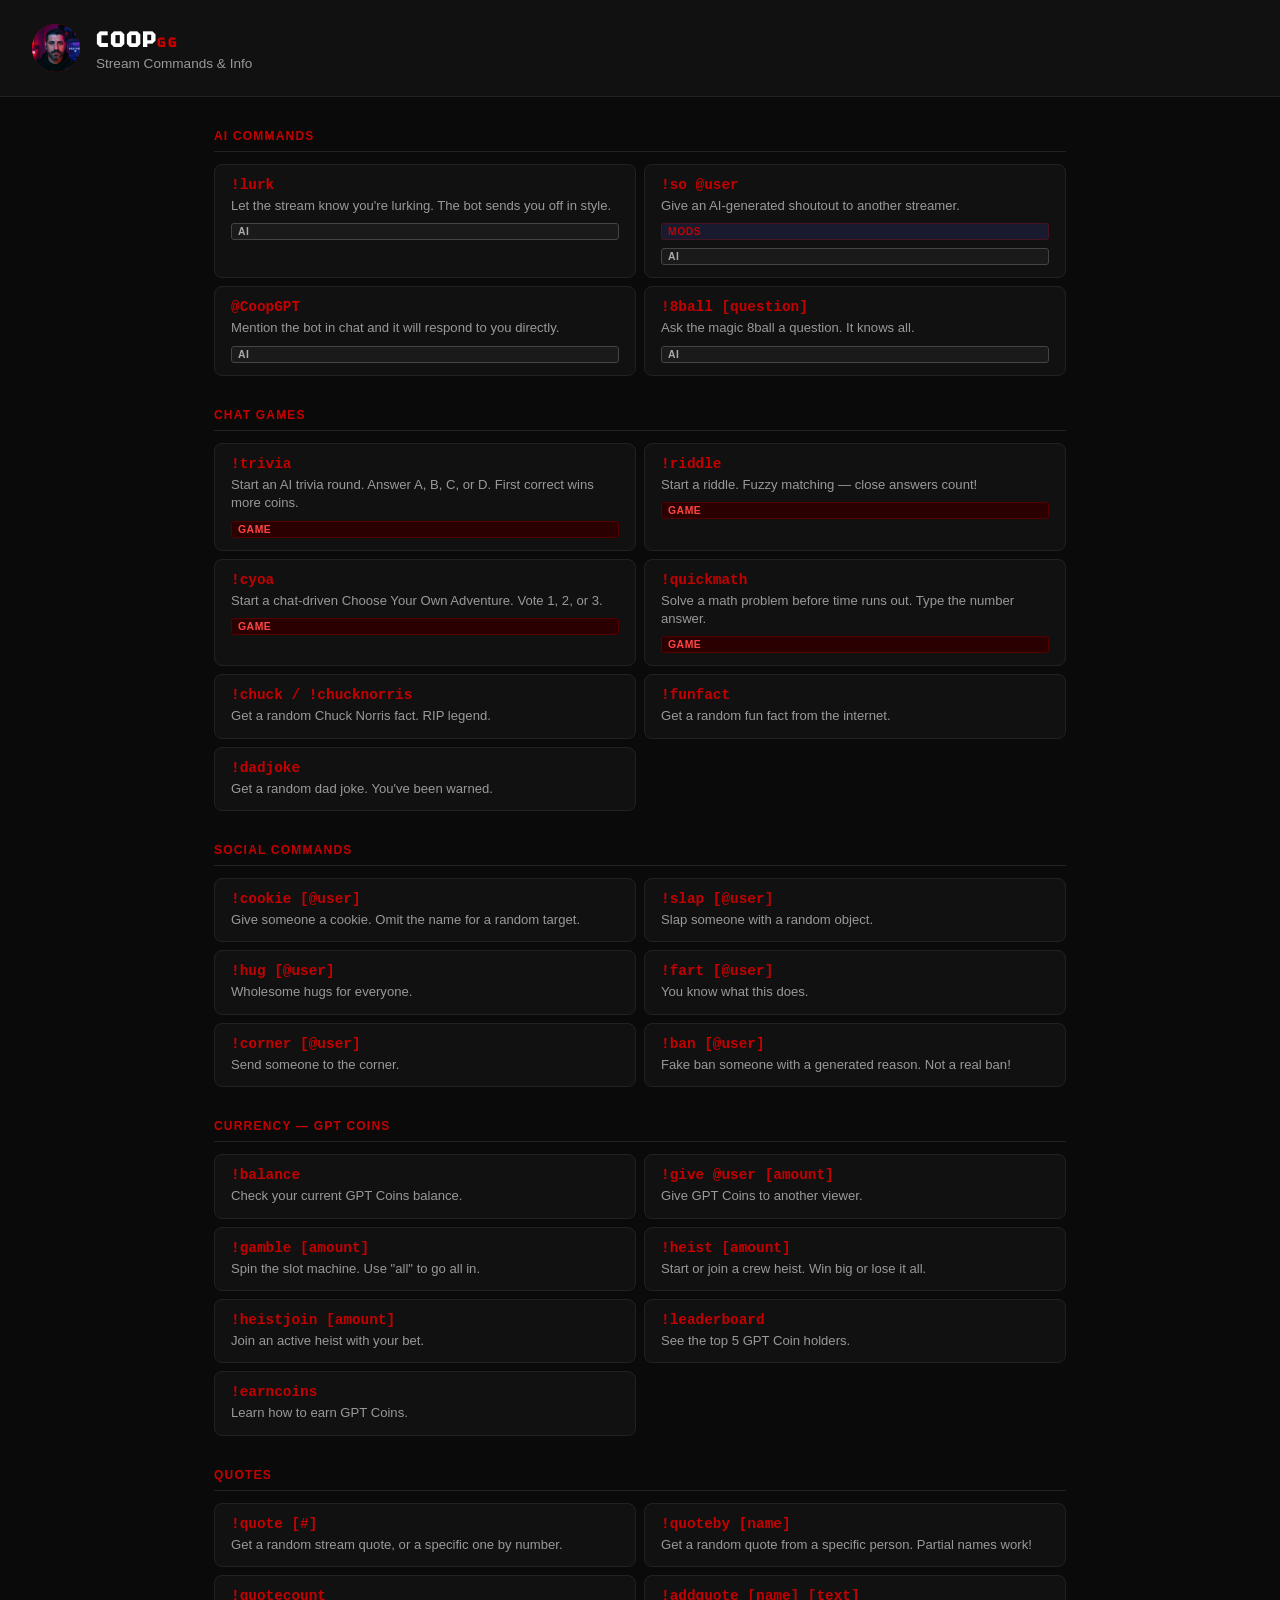
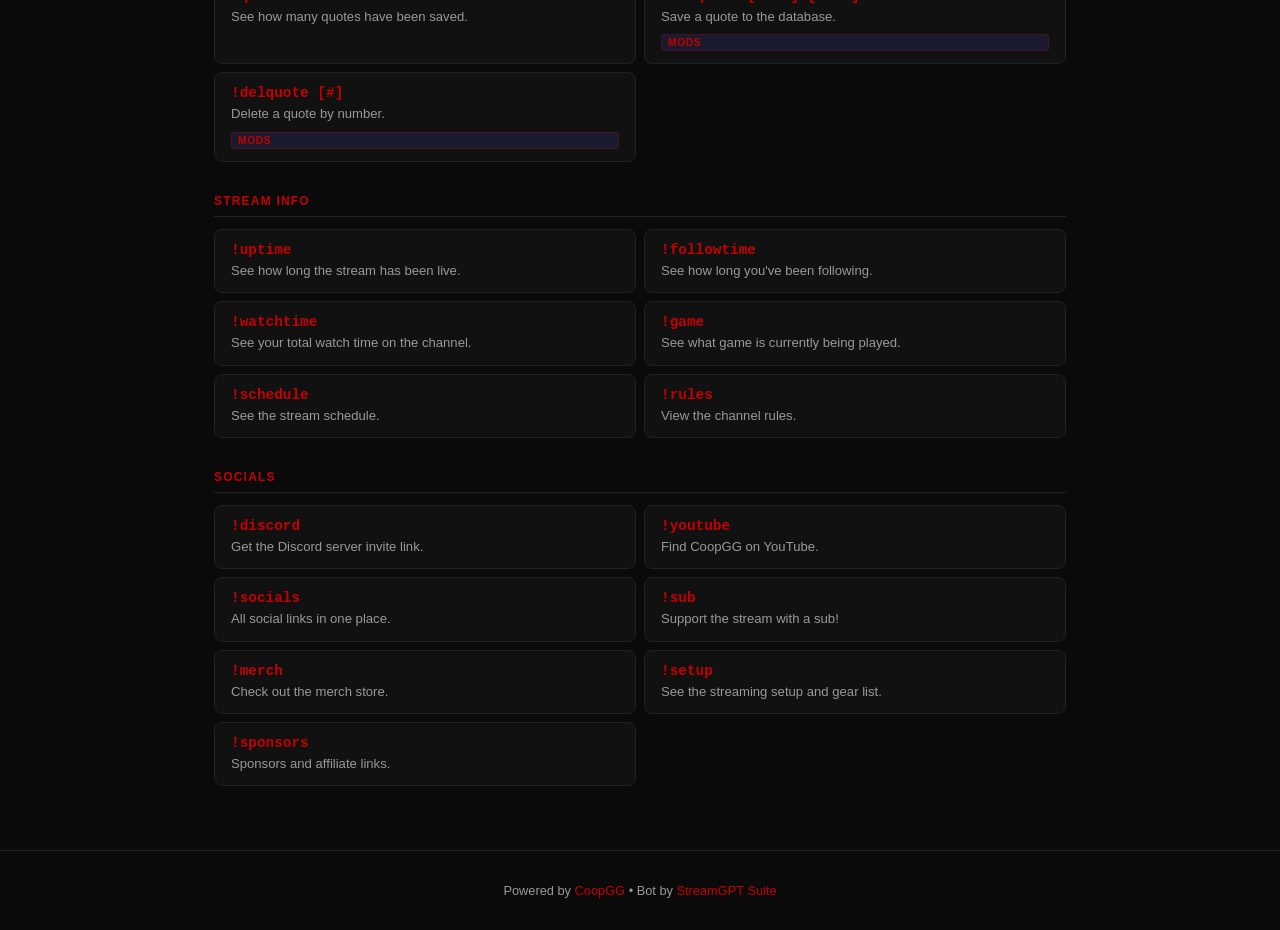
==== commands.html @ 55a7a3eb "Update commands.html" ====
<!DOCTYPE html>
<html lang="en">
<head>
<meta charset="UTF-8">
<meta name="viewport" content="width=device-width, initial-scale=1.0">
<title>CoopGG — Stream Commands</title>
<style>
  @import url('https://fonts.googleapis.com/css2?family=Tektur:wght@700;800;900&display=swap');
  * { box-sizing: border-box; margin: 0; padding: 0; }
  body { font-family: -apple-system, BlinkMacSystemFont, 'Segoe UI', sans-serif; background: #0a0a0a; color: #ffffff; min-height: 100vh; }
  header { background: #111111; border-bottom: 1px solid #222222; padding: 1.5rem 2rem; display: flex; align-items: center; gap: 1rem; }
  header img { width: 48px; height: 48px; border-radius: 50%; background: #C50000; }
  header h1 { font-size: 1.4rem; font-weight: 800; font-family: 'Tektur', sans-serif; text-transform: uppercase; letter-spacing: 0.05em; color: #ffffff; }
  header span { font-size: 0.85rem; color: #999999; }
  .live-badge { background: #eb0400; color: #fff; font-size: 0.7rem; font-weight: 700; padding: 2px 8px; border-radius: 3px; letter-spacing: 0.05em; }
  main { max-width: 900px; margin: 0 auto; padding: 2rem 1.5rem; }
  .section-title { font-size: 0.75rem; font-weight: 700; text-transform: uppercase; letter-spacing: 0.1em; color: #C50000; margin: 2rem 0 0.75rem; padding-bottom: 0.5rem; border-bottom: 1px solid #222222; }
  .section-title:first-child { margin-top: 0; }
  .cmd-grid { display: grid; grid-template-columns: repeat(auto-fill, minmax(280px, 1fr)); gap: 0.5rem; }
  .cmd { background: #111111; border: 1px solid #222222; border-radius: 8px; padding: 0.75rem 1rem; display: flex; flex-direction: column; gap: 0.25rem; }
  .cmd:hover { border-color: #C5000044; }
  .cmd-name { font-family: 'Courier New', monospace; font-size: 0.9rem; font-weight: 600; color: #C50000; }
  .cmd-desc { font-size: 0.82rem; color: #999999; line-height: 1.4; }
  .cmd-tag { display: inline-block; font-size: 0.65rem; font-weight: 700; padding: 2px 6px; border-radius: 3px; margin-top: 0.25rem; text-transform: uppercase; letter-spacing: 0.05em; }
  .tag-mod { background: #1a1a2e; color: #C50000; border: 1px solid #C5000044; }
  .tag-ai { background: #1a1a1a; color: #aaaaaa; border: 1px solid #444444; }
  .tag-game { background: #2a0000; color: #ff4444; border: 1px solid #C5000044; }
  footer { text-align: center; padding: 2rem; color: #999999; font-size: 0.8rem; border-top: 1px solid #222222; margin-top: 2rem; }
  footer a { color: #C50000; text-decoration: none; }
</style>
</head>
<body>
<header>
  <img src="https://coopgg.github.io/avatar.png" style="width:48px;height:48px;border-radius:50%;object-fit:cover;object-position:center top;">
  <div>
    <h1>COOP<span style="color:#C50000;">GG</span></h1>
    <span>Stream Commands &amp; Info</span>
  </div>
</header>
<main>

  <div class="section-title">AI Commands</div>
  <div class="cmd-grid">
    <div class="cmd"><span class="cmd-name">!lurk</span><span class="cmd-desc">Let the stream know you're lurking. The bot sends you off in style.</span><span class="cmd-tag tag-ai">AI</span></div>
    <div class="cmd"><span class="cmd-name">!so @user</span><span class="cmd-desc">Give an AI-generated shoutout to another streamer.</span><span class="cmd-tag tag-mod">Mods</span><span class="cmd-tag tag-ai">AI</span></div>
    <div class="cmd"><span class="cmd-name">@CoopGPT</span><span class="cmd-desc">Mention the bot in chat and it will respond to you directly.</span><span class="cmd-tag tag-ai">AI</span></div>
    <div class="cmd"><span class="cmd-name">!8ball [question]</span><span class="cmd-desc">Ask the magic 8ball a question. It knows all.</span><span class="cmd-tag tag-ai">AI</span></div>
  </div>

  <div class="section-title">Chat Games</div>
  <div class="cmd-grid">
    <div class="cmd"><span class="cmd-name">!trivia</span><span class="cmd-desc">Start an AI trivia round. Answer A, B, C, or D. First correct wins more coins.</span><span class="cmd-tag tag-game">Game</span></div>
    <div class="cmd"><span class="cmd-name">!riddle</span><span class="cmd-desc">Start a riddle. Fuzzy matching — close answers count!</span><span class="cmd-tag tag-game">Game</span></div>
    <div class="cmd"><span class="cmd-name">!cyoa</span><span class="cmd-desc">Start a chat-driven Choose Your Own Adventure. Vote 1, 2, or 3.</span><span class="cmd-tag tag-game">Game</span></div>
    <div class="cmd"><span class="cmd-name">!quickmath</span><span class="cmd-desc">Solve a math problem before time runs out. Type the number answer.</span><span class="cmd-tag tag-game">Game</span></div>
    <div class="cmd"><span class="cmd-name">!chuck / !chucknorris</span><span class="cmd-desc">Get a random Chuck Norris fact. RIP legend.</span></div>
    <div class="cmd"><span class="cmd-name">!funfact</span><span class="cmd-desc">Get a random fun fact from the internet.</span></div>
    <div class="cmd"><span class="cmd-name">!dadjoke</span><span class="cmd-desc">Get a random dad joke. You've been warned.</span></div>
  </div>

  <div class="section-title">Social Commands</div>
  <div class="cmd-grid">
    <div class="cmd"><span class="cmd-name">!cookie [@user]</span><span class="cmd-desc">Give someone a cookie. Omit the name for a random target.</span></div>
    <div class="cmd"><span class="cmd-name">!slap [@user]</span><span class="cmd-desc">Slap someone with a random object.</span></div>
    <div class="cmd"><span class="cmd-name">!hug [@user]</span><span class="cmd-desc">Wholesome hugs for everyone.</span></div>
    <div class="cmd"><span class="cmd-name">!fart [@user]</span><span class="cmd-desc">You know what this does.</span></div>
    <div class="cmd"><span class="cmd-name">!corner [@user]</span><span class="cmd-desc">Send someone to the corner.</span></div>
    <div class="cmd"><span class="cmd-name">!ban [@user]</span><span class="cmd-desc">Fake ban someone with a generated reason. Not a real ban!</span></div>
  </div>

  <div class="section-title">Currency — GPT Coins</div>
  <div class="cmd-grid">
    <div class="cmd"><span class="cmd-name">!balance</span><span class="cmd-desc">Check your current GPT Coins balance.</span></div>
    <div class="cmd"><span class="cmd-name">!give @user [amount]</span><span class="cmd-desc">Give GPT Coins to another viewer.</span></div>
    <div class="cmd"><span class="cmd-name">!gamble [amount]</span><span class="cmd-desc">Spin the slot machine. Use "all" to go all in.</span></div>
    <div class="cmd"><span class="cmd-name">!heist [amount]</span><span class="cmd-desc">Start or join a crew heist. Win big or lose it all.</span></div>
    <div class="cmd"><span class="cmd-name">!heistjoin [amount]</span><span class="cmd-desc">Join an active heist with your bet.</span></div>
    <div class="cmd"><span class="cmd-name">!leaderboard</span><span class="cmd-desc">See the top 5 GPT Coin holders.</span></div>
    <div class="cmd"><span class="cmd-name">!earncoins</span><span class="cmd-desc">Learn how to earn GPT Coins.</span></div>
  </div>

  <div class="section-title">Quotes</div>
  <div class="cmd-grid">
    <div class="cmd"><span class="cmd-name">!quote [#]</span><span class="cmd-desc">Get a random stream quote, or a specific one by number.</span></div>
    <div class="cmd"><span class="cmd-name">!quoteby [name]</span><span class="cmd-desc">Get a random quote from a specific person. Partial names work!</span></div>
    <div class="cmd"><span class="cmd-name">!quotecount</span><span class="cmd-desc">See how many quotes have been saved.</span></div>
    <div class="cmd"><span class="cmd-name">!addquote [name] [text]</span><span class="cmd-desc">Save a quote to the database.</span><span class="cmd-tag tag-mod">Mods</span></div>
    <div class="cmd"><span class="cmd-name">!delquote [#]</span><span class="cmd-desc">Delete a quote by number.</span><span class="cmd-tag tag-mod">Mods</span></div>
  </div>

  <div class="section-title">Stream Info</div>
  <div class="cmd-grid">
    <div class="cmd"><span class="cmd-name">!uptime</span><span class="cmd-desc">See how long the stream has been live.</span></div>
    <div class="cmd"><span class="cmd-name">!followtime</span><span class="cmd-desc">See how long you've been following.</span></div>
    <div class="cmd"><span class="cmd-name">!watchtime</span><span class="cmd-desc">See your total watch time on the channel.</span></div>
    <div class="cmd"><span class="cmd-name">!game</span><span class="cmd-desc">See what game is currently being played.</span></div>
    <div class="cmd"><span class="cmd-name">!schedule</span><span class="cmd-desc">See the stream schedule.</span></div>
    <div class="cmd"><span class="cmd-name">!rules</span><span class="cmd-desc">View the channel rules.</span></div>
  </div>

  <div class="section-title">Socials</div>
  <div class="cmd-grid">
    <div class="cmd"><span class="cmd-name">!discord</span><span class="cmd-desc">Get the Discord server invite link.</span></div>
    <div class="cmd"><span class="cmd-name">!youtube</span><span class="cmd-desc">Find CoopGG on YouTube.</span></div>
    <div class="cmd"><span class="cmd-name">!socials</span><span class="cmd-desc">All social links in one place.</span></div>
    <div class="cmd"><span class="cmd-name">!sub</span><span class="cmd-desc">Support the stream with a sub!</span></div>
    <div class="cmd"><span class="cmd-name">!merch</span><span class="cmd-desc">Check out the merch store.</span></div>
    <div class="cmd"><span class="cmd-name">!setup</span><span class="cmd-desc">See the streaming setup and gear list.</span></div>
    <div class="cmd"><span class="cmd-name">!sponsors</span><span class="cmd-desc">Sponsors and affiliate links.</span></div>
  </div>

</main>
<footer>
  <p>Powered by <a href="https://twitch.tv/cCoopGG" target="_blank">CoopGG</a> &bull; Bot by <a href="#" target="_blank">StreamGPT Suite</a></p>
</footer>
</body>
</html>
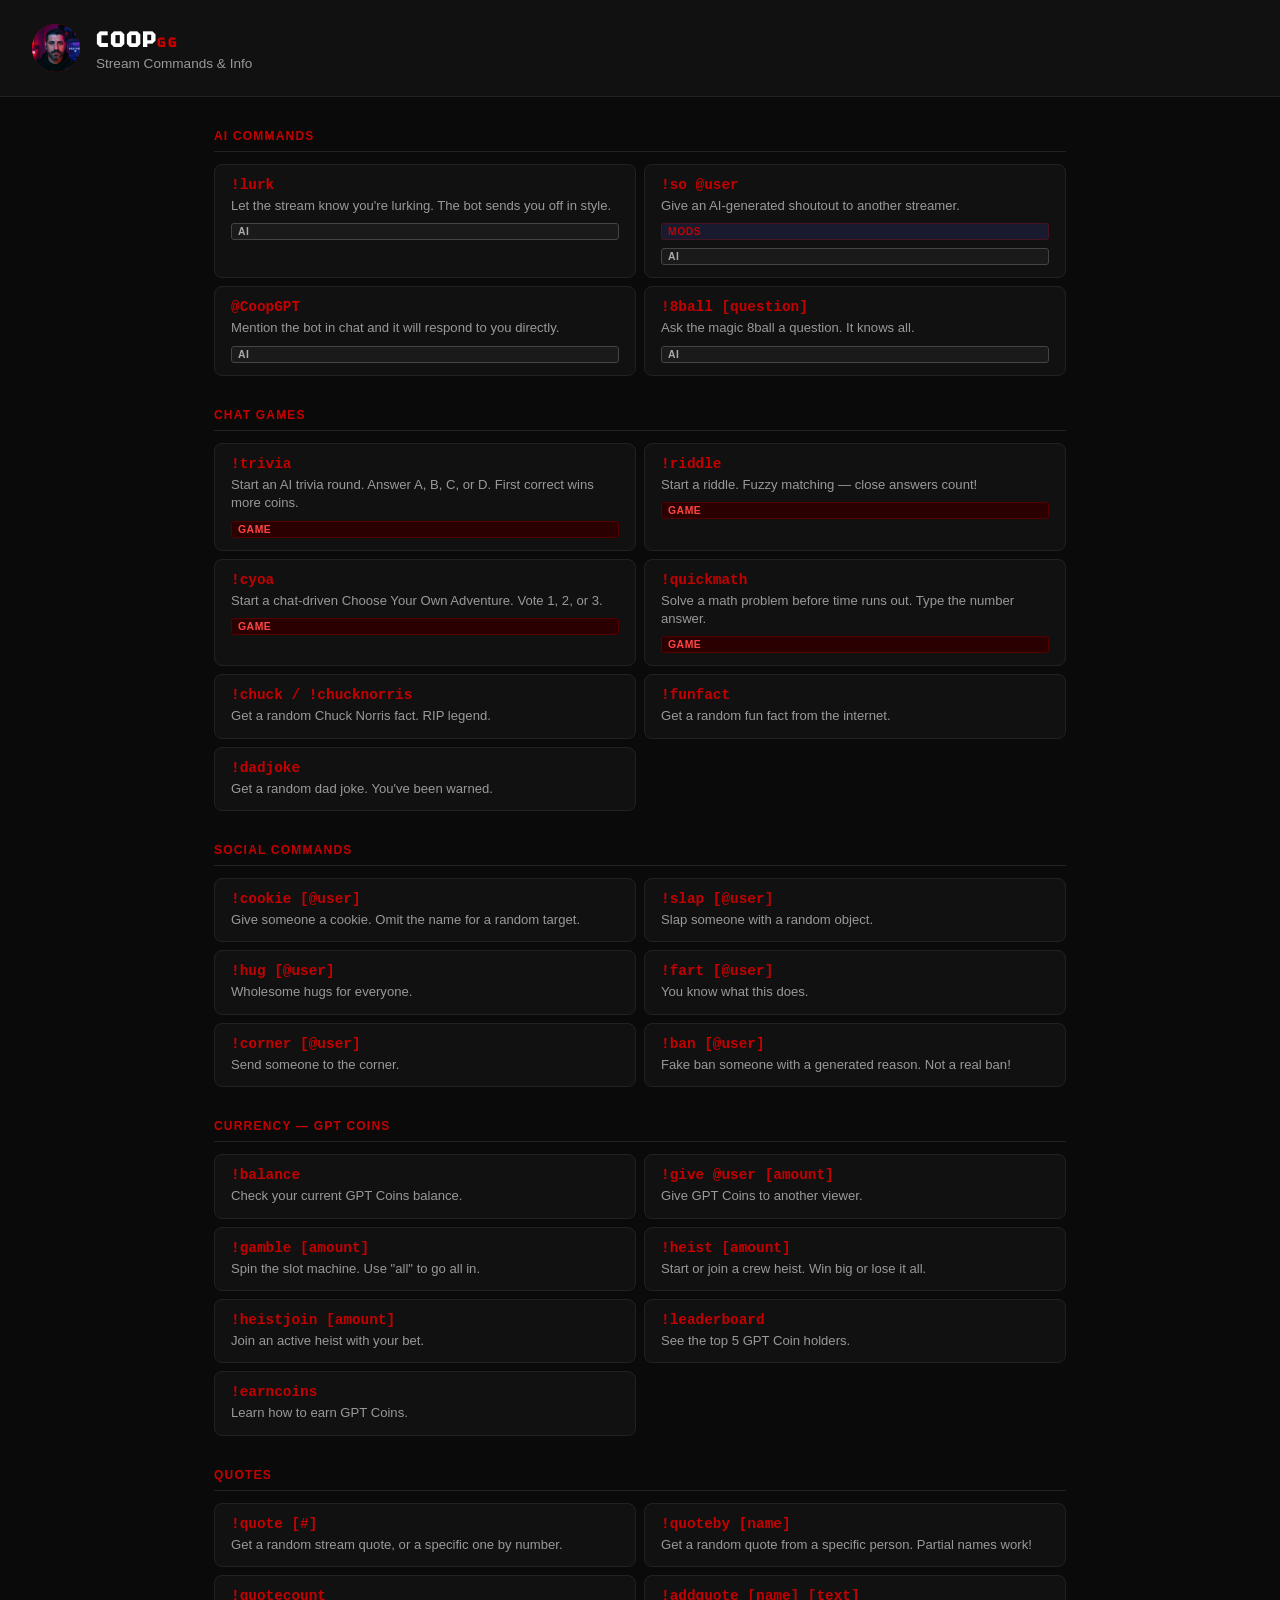
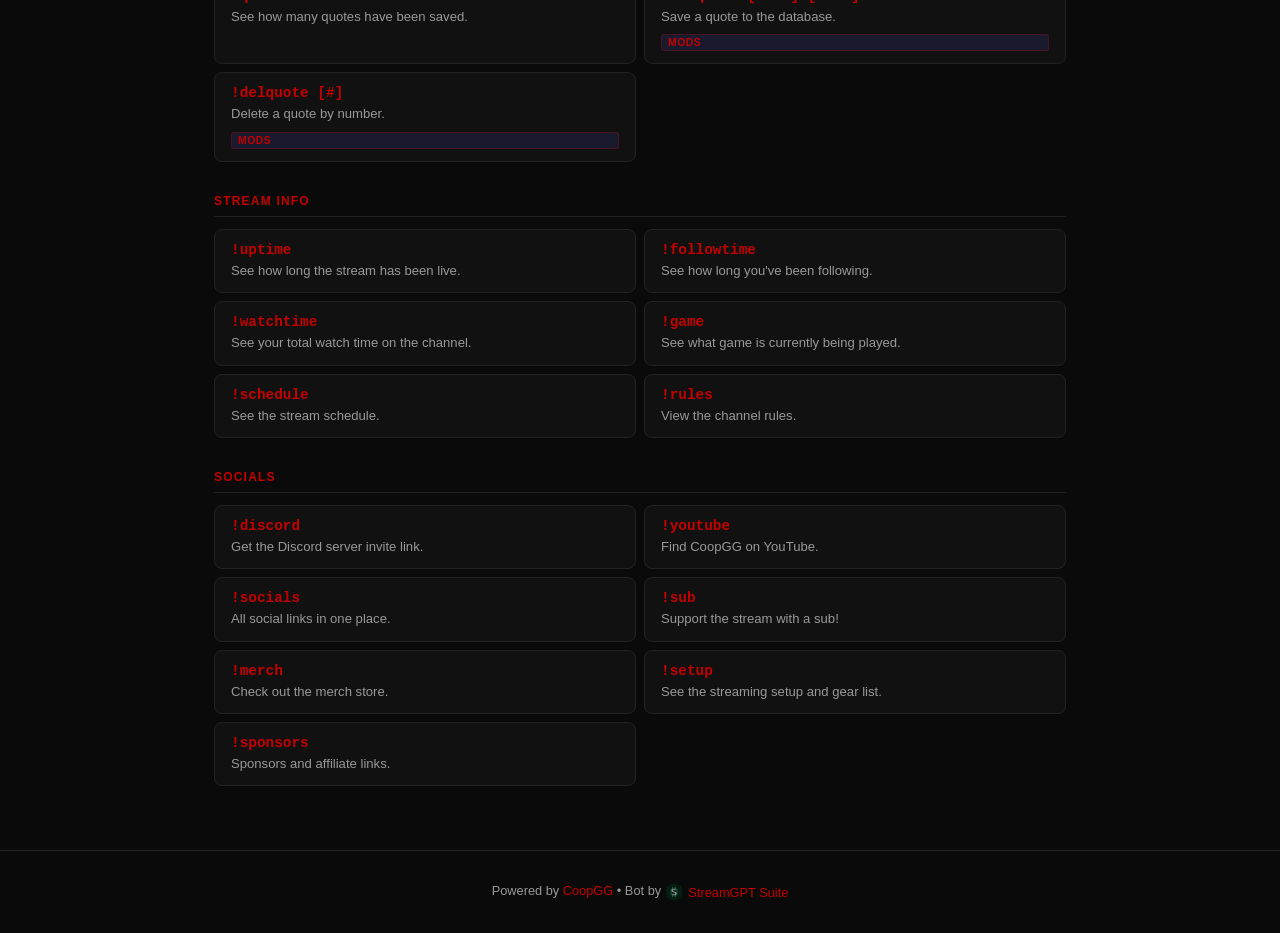
==== commit b4ff13d9: "Update commands.html" ====
--- a/commands.html
+++ b/commands.html
@@ -31,7 +31,7 @@
 </head>
 <body>
 <header>
-  <img src="https://coopgg.github.io/avatar.png" style="width:48px;height:48px;border-radius:50%;object-fit:cover;object-position:center top;">
+  <img src="assets/avatar.png" style="width:48px;height:48px;border-radius:50%;object-fit:cover;object-position:center top;">
   <div>
     <h1>COOP<span style="color:#C50000;">GG</span></h1>
     <span>Stream Commands &amp; Info</span>
@@ -111,7 +111,7 @@
 
 </main>
 <footer>
-  <p>Powered by <a href="https://twitch.tv/cCoopGG" target="_blank">CoopGG</a> &bull; Bot by <a href="#" target="_blank">StreamGPT Suite</a></p>
+  <p>Powered by <a href="https://twitch.tv/cCoopGG" target="_blank">CoopGG</a> &bull; Bot by <a href="index.html" style="display:inline-flex;align-items:center;gap:0.35rem;vertical-align:middle;"><img src="assets/streamgpt-logo.png" alt="" style="width:18px;height:18px;border-radius:50%;vertical-align:middle;"> StreamGPT Suite</a></p>
 </footer>
 </body>
 </html>
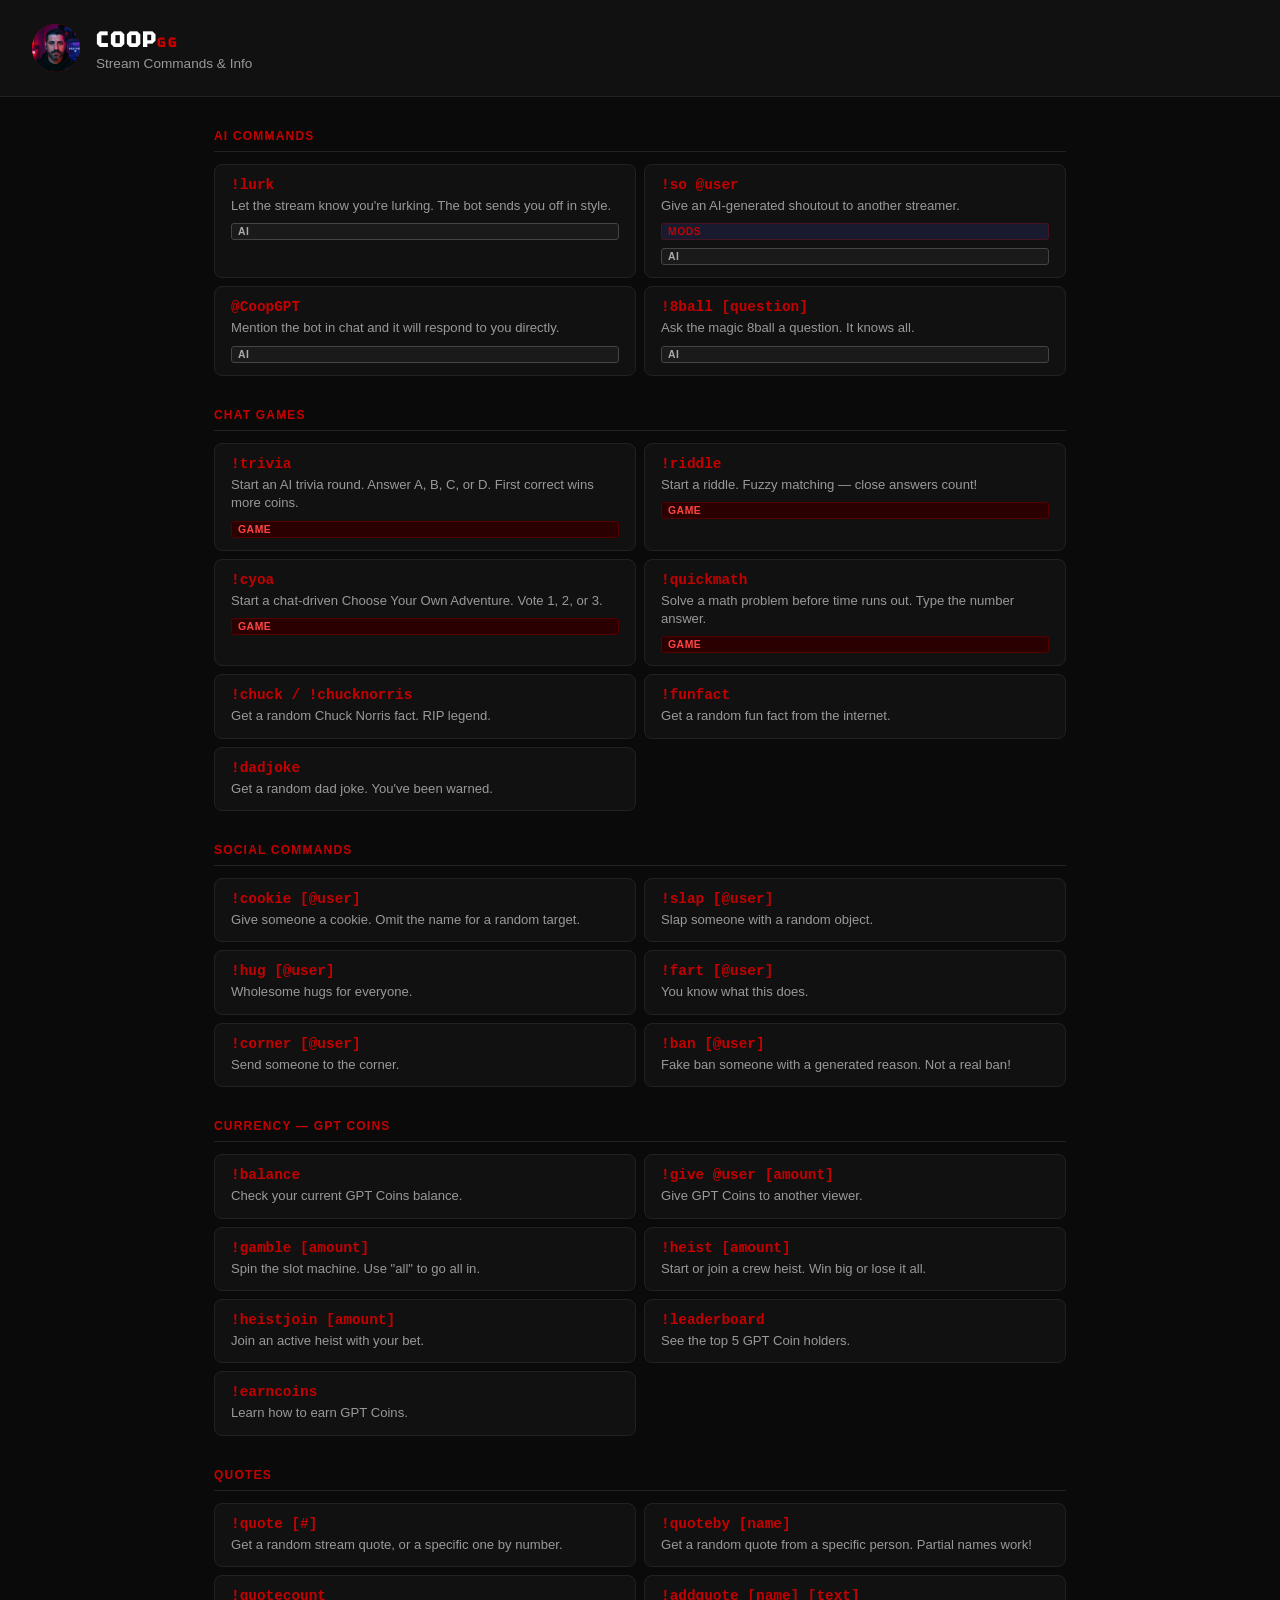
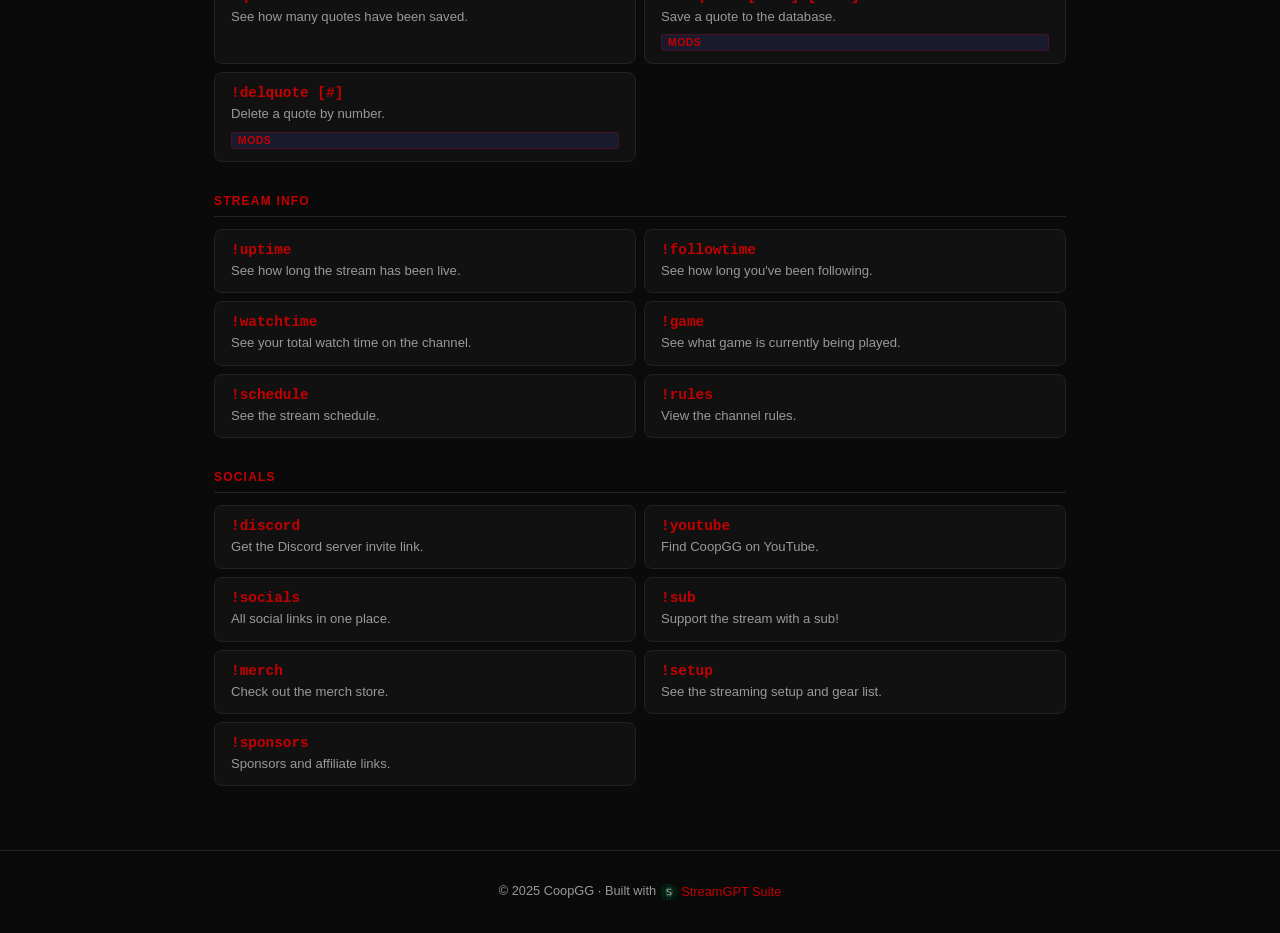
==== commit 1e8d30f3: "Update commands.html" ====
--- a/commands.html
+++ b/commands.html
@@ -111,7 +111,7 @@
 
 </main>
 <footer>
-  <p>Powered by <a href="https://twitch.tv/cCoopGG" target="_blank">CoopGG</a> &bull; Bot by <a href="index.html" style="display:inline-flex;align-items:center;gap:0.35rem;vertical-align:middle;"><img src="assets/streamgpt-logo.png" alt="" style="width:18px;height:18px;border-radius:50%;vertical-align:middle;"> StreamGPT Suite</a></p>
+  <p>© 2025 CoopGG · Built with <a href="index.html"><img src="assets/streamgpt-logo.png" alt="" style="width:18px;height:18px;border-radius:50%;vertical-align:middle;"> StreamGPT Suite</a></p>
 </footer>
 </body>
 </html>
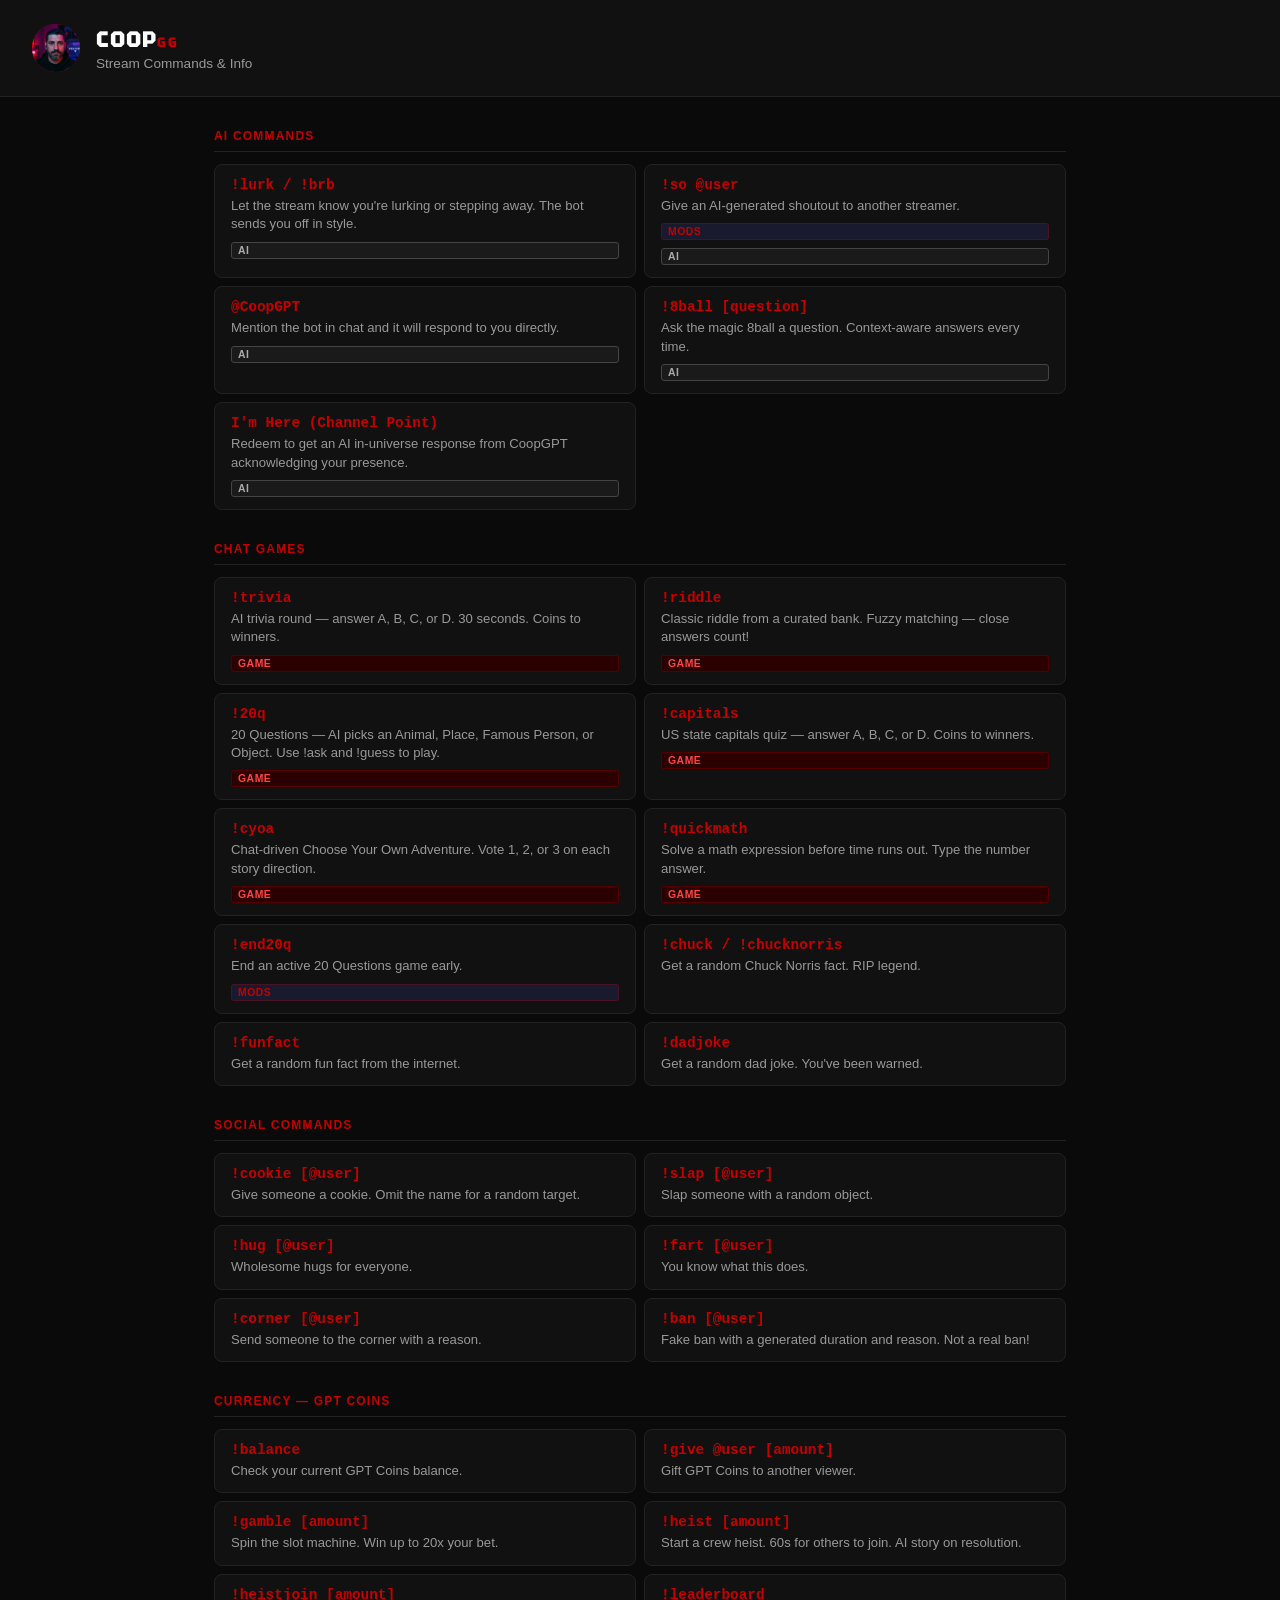
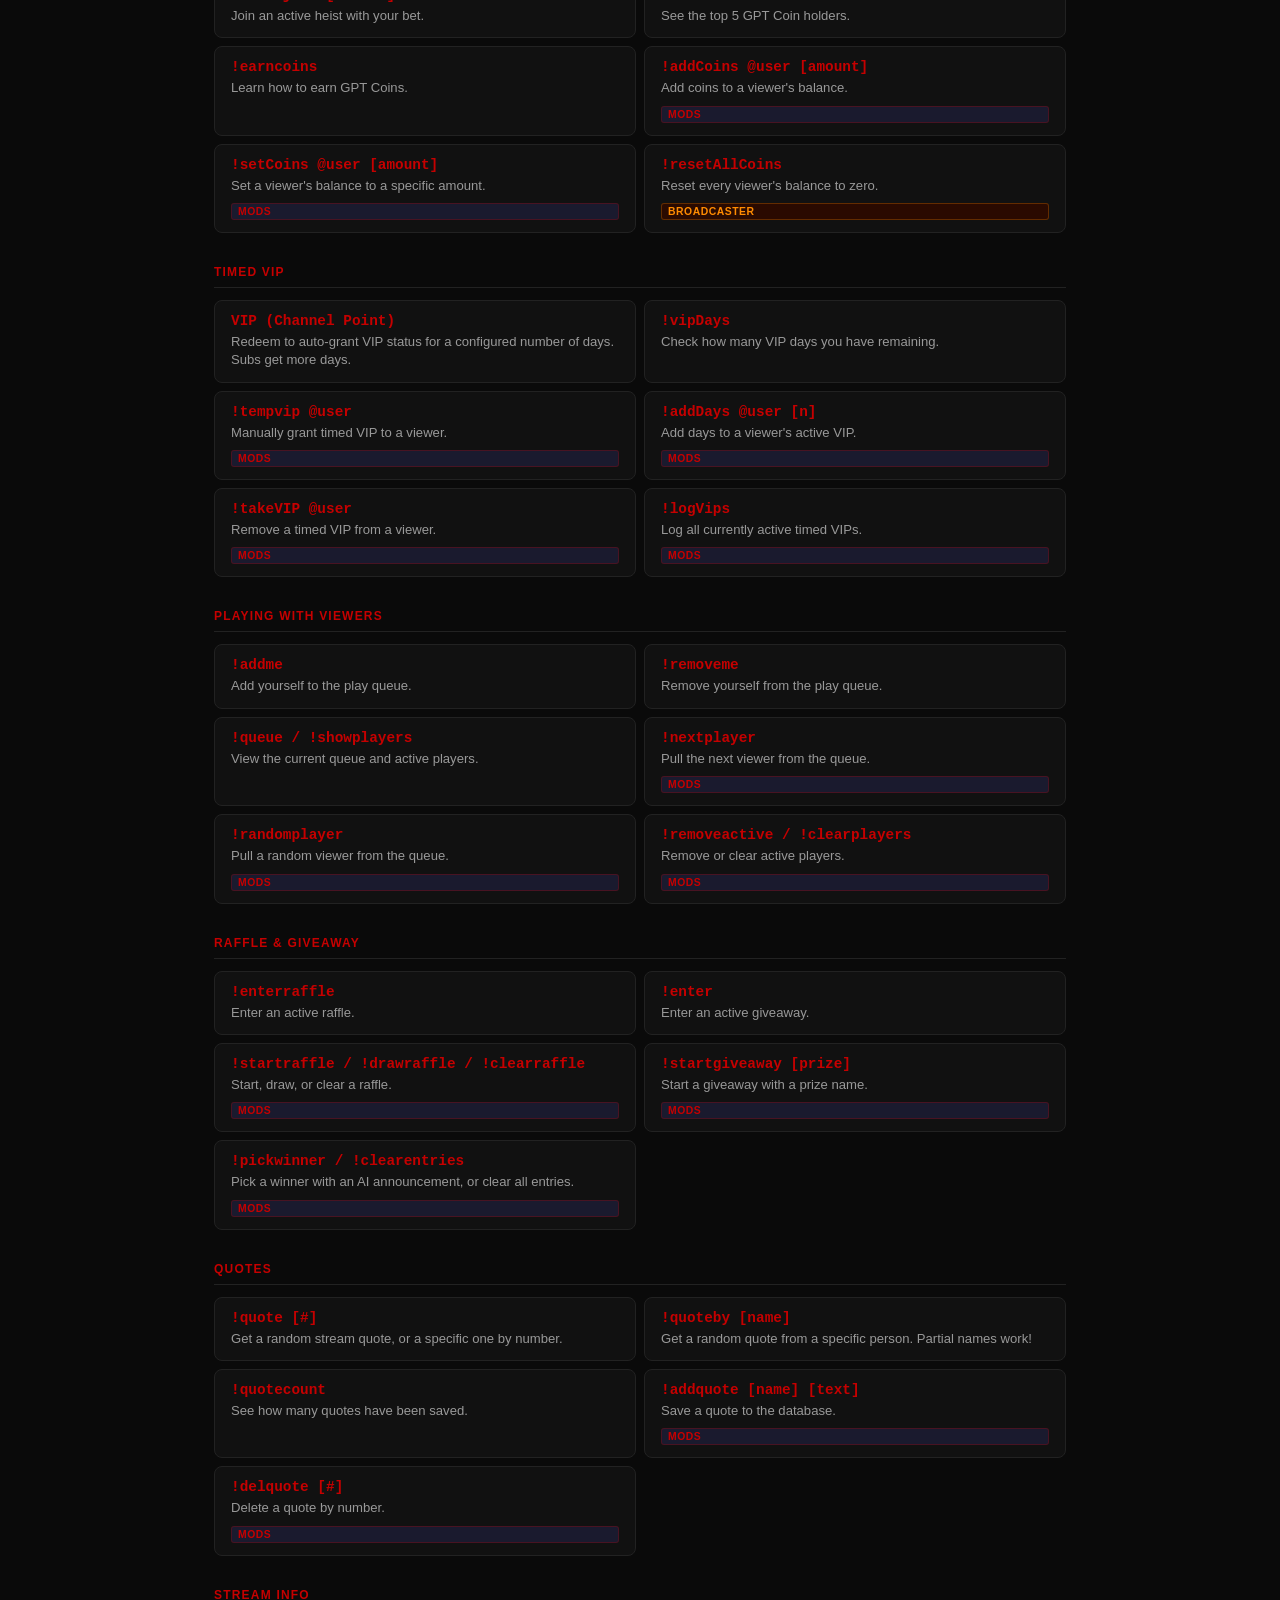
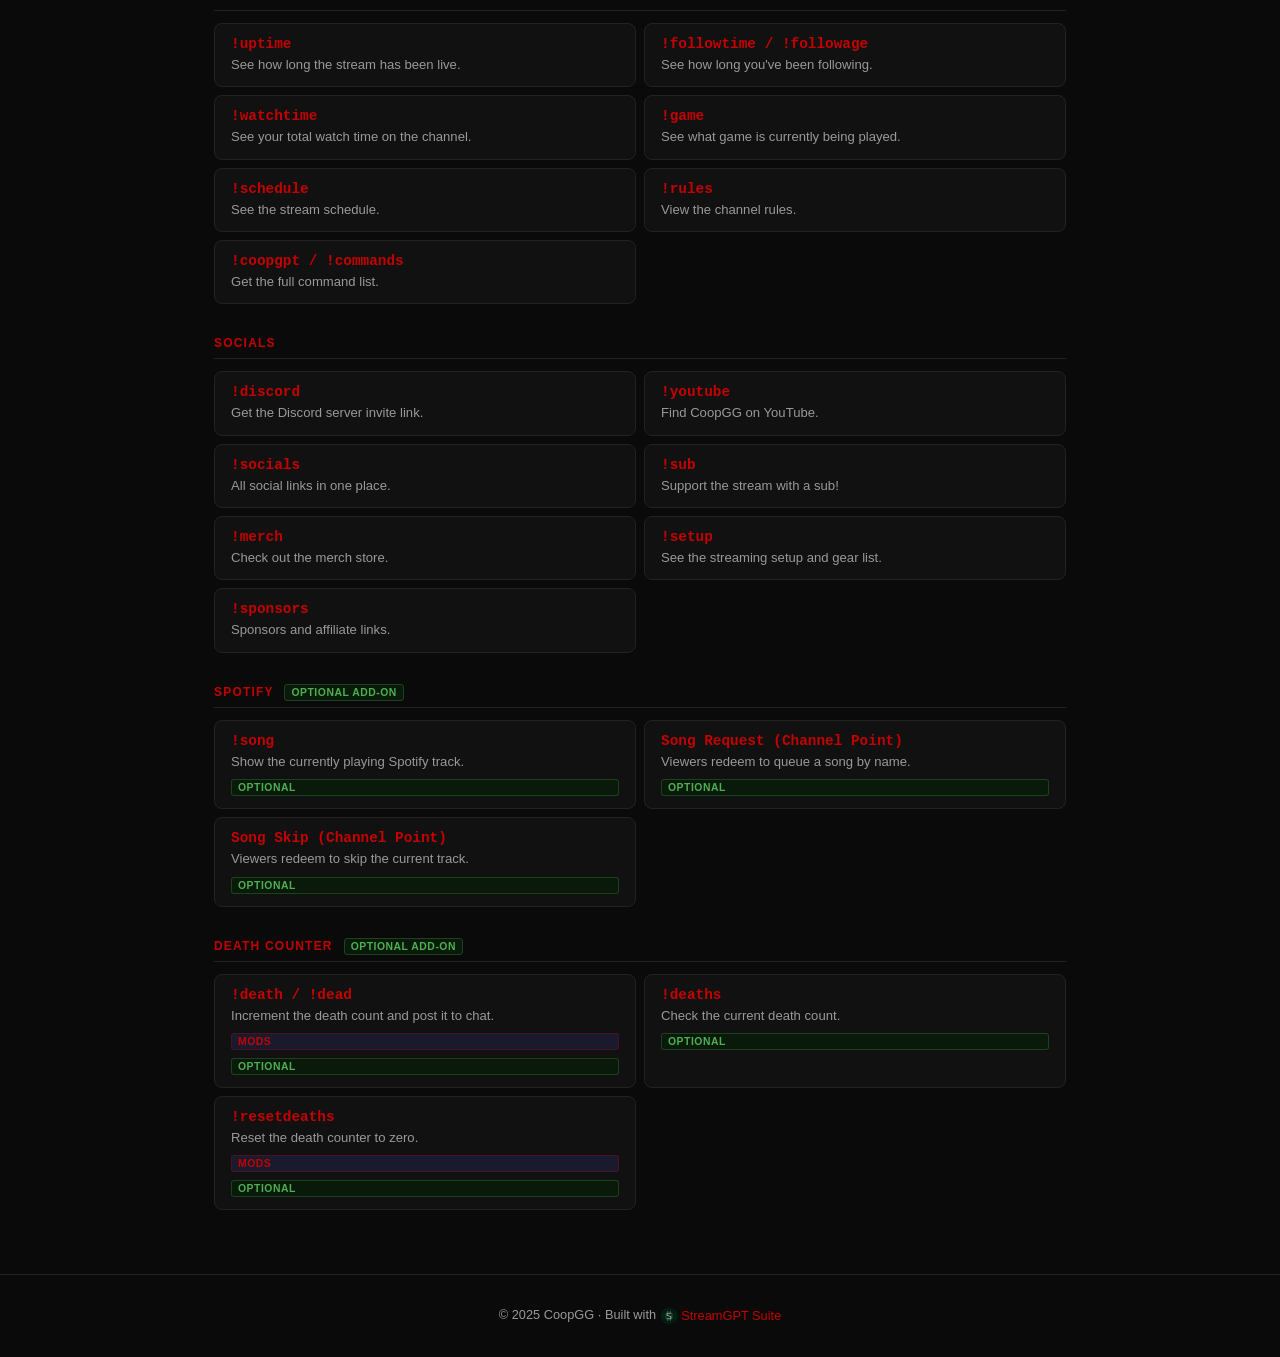
==== commit 23f1d842: "Update commands.html" ====
--- a/commands.html
+++ b/commands.html
@@ -2,6 +2,7 @@
 <html lang="en">
 <head>
 <meta charset="UTF-8">
+<link rel="icon" type="image/png" href="assets/avatar.png">
 <meta name="viewport" content="width=device-width, initial-scale=1.0">
 <title>CoopGG — Stream Commands</title>
 <style>
@@ -23,8 +24,10 @@
   .cmd-desc { font-size: 0.82rem; color: #999999; line-height: 1.4; }
   .cmd-tag { display: inline-block; font-size: 0.65rem; font-weight: 700; padding: 2px 6px; border-radius: 3px; margin-top: 0.25rem; text-transform: uppercase; letter-spacing: 0.05em; }
   .tag-mod { background: #1a1a2e; color: #C50000; border: 1px solid #C5000044; }
+  .tag-broadcaster { background: #2a0a00; color: #ff8c00; border: 1px solid #ff8c0044; }
   .tag-ai { background: #1a1a1a; color: #aaaaaa; border: 1px solid #444444; }
   .tag-game { background: #2a0000; color: #ff4444; border: 1px solid #C5000044; }
+  .tag-optional { background: #0a1a0a; color: #4caf50; border: 1px solid #4caf5044; }
   footer { text-align: center; padding: 2rem; color: #999999; font-size: 0.8rem; border-top: 1px solid #222222; margin-top: 2rem; }
   footer a { color: #C50000; text-decoration: none; }
 </style>
@@ -41,18 +44,22 @@
 
   <div class="section-title">AI Commands</div>
   <div class="cmd-grid">
-    <div class="cmd"><span class="cmd-name">!lurk</span><span class="cmd-desc">Let the stream know you're lurking. The bot sends you off in style.</span><span class="cmd-tag tag-ai">AI</span></div>
+    <div class="cmd"><span class="cmd-name">!lurk / !brb</span><span class="cmd-desc">Let the stream know you're lurking or stepping away. The bot sends you off in style.</span><span class="cmd-tag tag-ai">AI</span></div>
     <div class="cmd"><span class="cmd-name">!so @user</span><span class="cmd-desc">Give an AI-generated shoutout to another streamer.</span><span class="cmd-tag tag-mod">Mods</span><span class="cmd-tag tag-ai">AI</span></div>
     <div class="cmd"><span class="cmd-name">@CoopGPT</span><span class="cmd-desc">Mention the bot in chat and it will respond to you directly.</span><span class="cmd-tag tag-ai">AI</span></div>
-    <div class="cmd"><span class="cmd-name">!8ball [question]</span><span class="cmd-desc">Ask the magic 8ball a question. It knows all.</span><span class="cmd-tag tag-ai">AI</span></div>
+    <div class="cmd"><span class="cmd-name">!8ball [question]</span><span class="cmd-desc">Ask the magic 8ball a question. Context-aware answers every time.</span><span class="cmd-tag tag-ai">AI</span></div>
+    <div class="cmd"><span class="cmd-name">I'm Here (Channel Point)</span><span class="cmd-desc">Redeem to get an AI in-universe response from CoopGPT acknowledging your presence.</span><span class="cmd-tag tag-ai">AI</span></div>
   </div>
 
   <div class="section-title">Chat Games</div>
   <div class="cmd-grid">
-    <div class="cmd"><span class="cmd-name">!trivia</span><span class="cmd-desc">Start an AI trivia round. Answer A, B, C, or D. First correct wins more coins.</span><span class="cmd-tag tag-game">Game</span></div>
-    <div class="cmd"><span class="cmd-name">!riddle</span><span class="cmd-desc">Start a riddle. Fuzzy matching — close answers count!</span><span class="cmd-tag tag-game">Game</span></div>
-    <div class="cmd"><span class="cmd-name">!cyoa</span><span class="cmd-desc">Start a chat-driven Choose Your Own Adventure. Vote 1, 2, or 3.</span><span class="cmd-tag tag-game">Game</span></div>
-    <div class="cmd"><span class="cmd-name">!quickmath</span><span class="cmd-desc">Solve a math problem before time runs out. Type the number answer.</span><span class="cmd-tag tag-game">Game</span></div>
+    <div class="cmd"><span class="cmd-name">!trivia</span><span class="cmd-desc">AI trivia round — answer A, B, C, or D. 30 seconds. Coins to winners.</span><span class="cmd-tag tag-game">Game</span></div>
+    <div class="cmd"><span class="cmd-name">!riddle</span><span class="cmd-desc">Classic riddle from a curated bank. Fuzzy matching — close answers count!</span><span class="cmd-tag tag-game">Game</span></div>
+    <div class="cmd"><span class="cmd-name">!20q</span><span class="cmd-desc">20 Questions — AI picks an Animal, Place, Famous Person, or Object. Use !ask and !guess to play.</span><span class="cmd-tag tag-game">Game</span></div>
+    <div class="cmd"><span class="cmd-name">!capitals</span><span class="cmd-desc">US state capitals quiz — answer A, B, C, or D. Coins to winners.</span><span class="cmd-tag tag-game">Game</span></div>
+    <div class="cmd"><span class="cmd-name">!cyoa</span><span class="cmd-desc">Chat-driven Choose Your Own Adventure. Vote 1, 2, or 3 on each story direction.</span><span class="cmd-tag tag-game">Game</span></div>
+    <div class="cmd"><span class="cmd-name">!quickmath</span><span class="cmd-desc">Solve a math expression before time runs out. Type the number answer.</span><span class="cmd-tag tag-game">Game</span></div>
+    <div class="cmd"><span class="cmd-name">!end20q</span><span class="cmd-desc">End an active 20 Questions game early.</span><span class="cmd-tag tag-mod">Mods</span></div>
     <div class="cmd"><span class="cmd-name">!chuck / !chucknorris</span><span class="cmd-desc">Get a random Chuck Norris fact. RIP legend.</span></div>
     <div class="cmd"><span class="cmd-name">!funfact</span><span class="cmd-desc">Get a random fun fact from the internet.</span></div>
     <div class="cmd"><span class="cmd-name">!dadjoke</span><span class="cmd-desc">Get a random dad joke. You've been warned.</span></div>
@@ -64,19 +71,51 @@
     <div class="cmd"><span class="cmd-name">!slap [@user]</span><span class="cmd-desc">Slap someone with a random object.</span></div>
     <div class="cmd"><span class="cmd-name">!hug [@user]</span><span class="cmd-desc">Wholesome hugs for everyone.</span></div>
     <div class="cmd"><span class="cmd-name">!fart [@user]</span><span class="cmd-desc">You know what this does.</span></div>
-    <div class="cmd"><span class="cmd-name">!corner [@user]</span><span class="cmd-desc">Send someone to the corner.</span></div>
-    <div class="cmd"><span class="cmd-name">!ban [@user]</span><span class="cmd-desc">Fake ban someone with a generated reason. Not a real ban!</span></div>
+    <div class="cmd"><span class="cmd-name">!corner [@user]</span><span class="cmd-desc">Send someone to the corner with a reason.</span></div>
+    <div class="cmd"><span class="cmd-name">!ban [@user]</span><span class="cmd-desc">Fake ban with a generated duration and reason. Not a real ban!</span></div>
   </div>
 
   <div class="section-title">Currency — GPT Coins</div>
   <div class="cmd-grid">
     <div class="cmd"><span class="cmd-name">!balance</span><span class="cmd-desc">Check your current GPT Coins balance.</span></div>
-    <div class="cmd"><span class="cmd-name">!give @user [amount]</span><span class="cmd-desc">Give GPT Coins to another viewer.</span></div>
-    <div class="cmd"><span class="cmd-name">!gamble [amount]</span><span class="cmd-desc">Spin the slot machine. Use "all" to go all in.</span></div>
-    <div class="cmd"><span class="cmd-name">!heist [amount]</span><span class="cmd-desc">Start or join a crew heist. Win big or lose it all.</span></div>
+    <div class="cmd"><span class="cmd-name">!give @user [amount]</span><span class="cmd-desc">Gift GPT Coins to another viewer.</span></div>
+    <div class="cmd"><span class="cmd-name">!gamble [amount]</span><span class="cmd-desc">Spin the slot machine. Win up to 20x your bet.</span></div>
+    <div class="cmd"><span class="cmd-name">!heist [amount]</span><span class="cmd-desc">Start a crew heist. 60s for others to join. AI story on resolution.</span></div>
     <div class="cmd"><span class="cmd-name">!heistjoin [amount]</span><span class="cmd-desc">Join an active heist with your bet.</span></div>
     <div class="cmd"><span class="cmd-name">!leaderboard</span><span class="cmd-desc">See the top 5 GPT Coin holders.</span></div>
     <div class="cmd"><span class="cmd-name">!earncoins</span><span class="cmd-desc">Learn how to earn GPT Coins.</span></div>
+    <div class="cmd"><span class="cmd-name">!addCoins @user [amount]</span><span class="cmd-desc">Add coins to a viewer's balance.</span><span class="cmd-tag tag-mod">Mods</span></div>
+    <div class="cmd"><span class="cmd-name">!setCoins @user [amount]</span><span class="cmd-desc">Set a viewer's balance to a specific amount.</span><span class="cmd-tag tag-mod">Mods</span></div>
+    <div class="cmd"><span class="cmd-name">!resetAllCoins</span><span class="cmd-desc">Reset every viewer's balance to zero.</span><span class="cmd-tag tag-broadcaster">Broadcaster</span></div>
+  </div>
+
+  <div class="section-title">Timed VIP</div>
+  <div class="cmd-grid">
+    <div class="cmd"><span class="cmd-name">VIP (Channel Point)</span><span class="cmd-desc">Redeem to auto-grant VIP status for a configured number of days. Subs get more days.</span></div>
+    <div class="cmd"><span class="cmd-name">!vipDays</span><span class="cmd-desc">Check how many VIP days you have remaining.</span></div>
+    <div class="cmd"><span class="cmd-name">!tempvip @user</span><span class="cmd-desc">Manually grant timed VIP to a viewer.</span><span class="cmd-tag tag-mod">Mods</span></div>
+    <div class="cmd"><span class="cmd-name">!addDays @user [n]</span><span class="cmd-desc">Add days to a viewer's active VIP.</span><span class="cmd-tag tag-mod">Mods</span></div>
+    <div class="cmd"><span class="cmd-name">!takeVIP @user</span><span class="cmd-desc">Remove a timed VIP from a viewer.</span><span class="cmd-tag tag-mod">Mods</span></div>
+    <div class="cmd"><span class="cmd-name">!logVips</span><span class="cmd-desc">Log all currently active timed VIPs.</span><span class="cmd-tag tag-mod">Mods</span></div>
+  </div>
+
+  <div class="section-title">Playing With Viewers</div>
+  <div class="cmd-grid">
+    <div class="cmd"><span class="cmd-name">!addme</span><span class="cmd-desc">Add yourself to the play queue.</span></div>
+    <div class="cmd"><span class="cmd-name">!removeme</span><span class="cmd-desc">Remove yourself from the play queue.</span></div>
+    <div class="cmd"><span class="cmd-name">!queue / !showplayers</span><span class="cmd-desc">View the current queue and active players.</span></div>
+    <div class="cmd"><span class="cmd-name">!nextplayer</span><span class="cmd-desc">Pull the next viewer from the queue.</span><span class="cmd-tag tag-mod">Mods</span></div>
+    <div class="cmd"><span class="cmd-name">!randomplayer</span><span class="cmd-desc">Pull a random viewer from the queue.</span><span class="cmd-tag tag-mod">Mods</span></div>
+    <div class="cmd"><span class="cmd-name">!removeactive / !clearplayers</span><span class="cmd-desc">Remove or clear active players.</span><span class="cmd-tag tag-mod">Mods</span></div>
+  </div>
+
+  <div class="section-title">Raffle &amp; Giveaway</div>
+  <div class="cmd-grid">
+    <div class="cmd"><span class="cmd-name">!enterraffle</span><span class="cmd-desc">Enter an active raffle.</span></div>
+    <div class="cmd"><span class="cmd-name">!enter</span><span class="cmd-desc">Enter an active giveaway.</span></div>
+    <div class="cmd"><span class="cmd-name">!startraffle / !drawraffle / !clearraffle</span><span class="cmd-desc">Start, draw, or clear a raffle.</span><span class="cmd-tag tag-mod">Mods</span></div>
+    <div class="cmd"><span class="cmd-name">!startgiveaway [prize]</span><span class="cmd-desc">Start a giveaway with a prize name.</span><span class="cmd-tag tag-mod">Mods</span></div>
+    <div class="cmd"><span class="cmd-name">!pickwinner / !clearentries</span><span class="cmd-desc">Pick a winner with an AI announcement, or clear all entries.</span><span class="cmd-tag tag-mod">Mods</span></div>
   </div>
 
   <div class="section-title">Quotes</div>
@@ -91,11 +130,12 @@
   <div class="section-title">Stream Info</div>
   <div class="cmd-grid">
     <div class="cmd"><span class="cmd-name">!uptime</span><span class="cmd-desc">See how long the stream has been live.</span></div>
-    <div class="cmd"><span class="cmd-name">!followtime</span><span class="cmd-desc">See how long you've been following.</span></div>
+    <div class="cmd"><span class="cmd-name">!followtime / !followage</span><span class="cmd-desc">See how long you've been following.</span></div>
     <div class="cmd"><span class="cmd-name">!watchtime</span><span class="cmd-desc">See your total watch time on the channel.</span></div>
     <div class="cmd"><span class="cmd-name">!game</span><span class="cmd-desc">See what game is currently being played.</span></div>
     <div class="cmd"><span class="cmd-name">!schedule</span><span class="cmd-desc">See the stream schedule.</span></div>
     <div class="cmd"><span class="cmd-name">!rules</span><span class="cmd-desc">View the channel rules.</span></div>
+    <div class="cmd"><span class="cmd-name">!coopgpt / !commands</span><span class="cmd-desc">Get the full command list.</span></div>
   </div>
 
   <div class="section-title">Socials</div>
@@ -109,9 +149,23 @@
     <div class="cmd"><span class="cmd-name">!sponsors</span><span class="cmd-desc">Sponsors and affiliate links.</span></div>
   </div>
 
+  <div class="section-title">Spotify <span style="font-size:0.65rem;font-weight:700;padding:2px 6px;border-radius:3px;background:#0a1a0a;color:#4caf50;border:1px solid #4caf5044;text-transform:uppercase;letter-spacing:0.05em;vertical-align:middle;margin-left:0.4rem;">Optional Add-on</span></div>
+  <div class="cmd-grid">
+    <div class="cmd"><span class="cmd-name">!song</span><span class="cmd-desc">Show the currently playing Spotify track.</span><span class="cmd-tag tag-optional">Optional</span></div>
+    <div class="cmd"><span class="cmd-name">Song Request (Channel Point)</span><span class="cmd-desc">Viewers redeem to queue a song by name.</span><span class="cmd-tag tag-optional">Optional</span></div>
+    <div class="cmd"><span class="cmd-name">Song Skip (Channel Point)</span><span class="cmd-desc">Viewers redeem to skip the current track.</span><span class="cmd-tag tag-optional">Optional</span></div>
+  </div>
+
+  <div class="section-title">Death Counter <span style="font-size:0.65rem;font-weight:700;padding:2px 6px;border-radius:3px;background:#0a1a0a;color:#4caf50;border:1px solid #4caf5044;text-transform:uppercase;letter-spacing:0.05em;vertical-align:middle;margin-left:0.4rem;">Optional Add-on</span></div>
+  <div class="cmd-grid">
+    <div class="cmd"><span class="cmd-name">!death / !dead</span><span class="cmd-desc">Increment the death count and post it to chat.</span><span class="cmd-tag tag-mod">Mods</span><span class="cmd-tag tag-optional">Optional</span></div>
+    <div class="cmd"><span class="cmd-name">!deaths</span><span class="cmd-desc">Check the current death count.</span><span class="cmd-tag tag-optional">Optional</span></div>
+    <div class="cmd"><span class="cmd-name">!resetdeaths</span><span class="cmd-desc">Reset the death counter to zero.</span><span class="cmd-tag tag-mod">Mods</span><span class="cmd-tag tag-optional">Optional</span></div>
+  </div>
+
 </main>
 <footer>
-  <p>© 2025 CoopGG · Built with <a href="index.html"><img src="assets/streamgpt-logo.png" alt="" style="width:18px;height:18px;border-radius:50%;vertical-align:middle;"> StreamGPT Suite</a></p>
+  <p>© 2025 CoopGG · Built with <a href="https://coopgg.github.io/streamgpt-suite/index.html"><img src="assets/streamgpt-logo.png" alt="" style="width:18px;height:18px;border-radius:50%;vertical-align:middle;"> StreamGPT Suite</a></p>
 </footer>
 </body>
 </html>
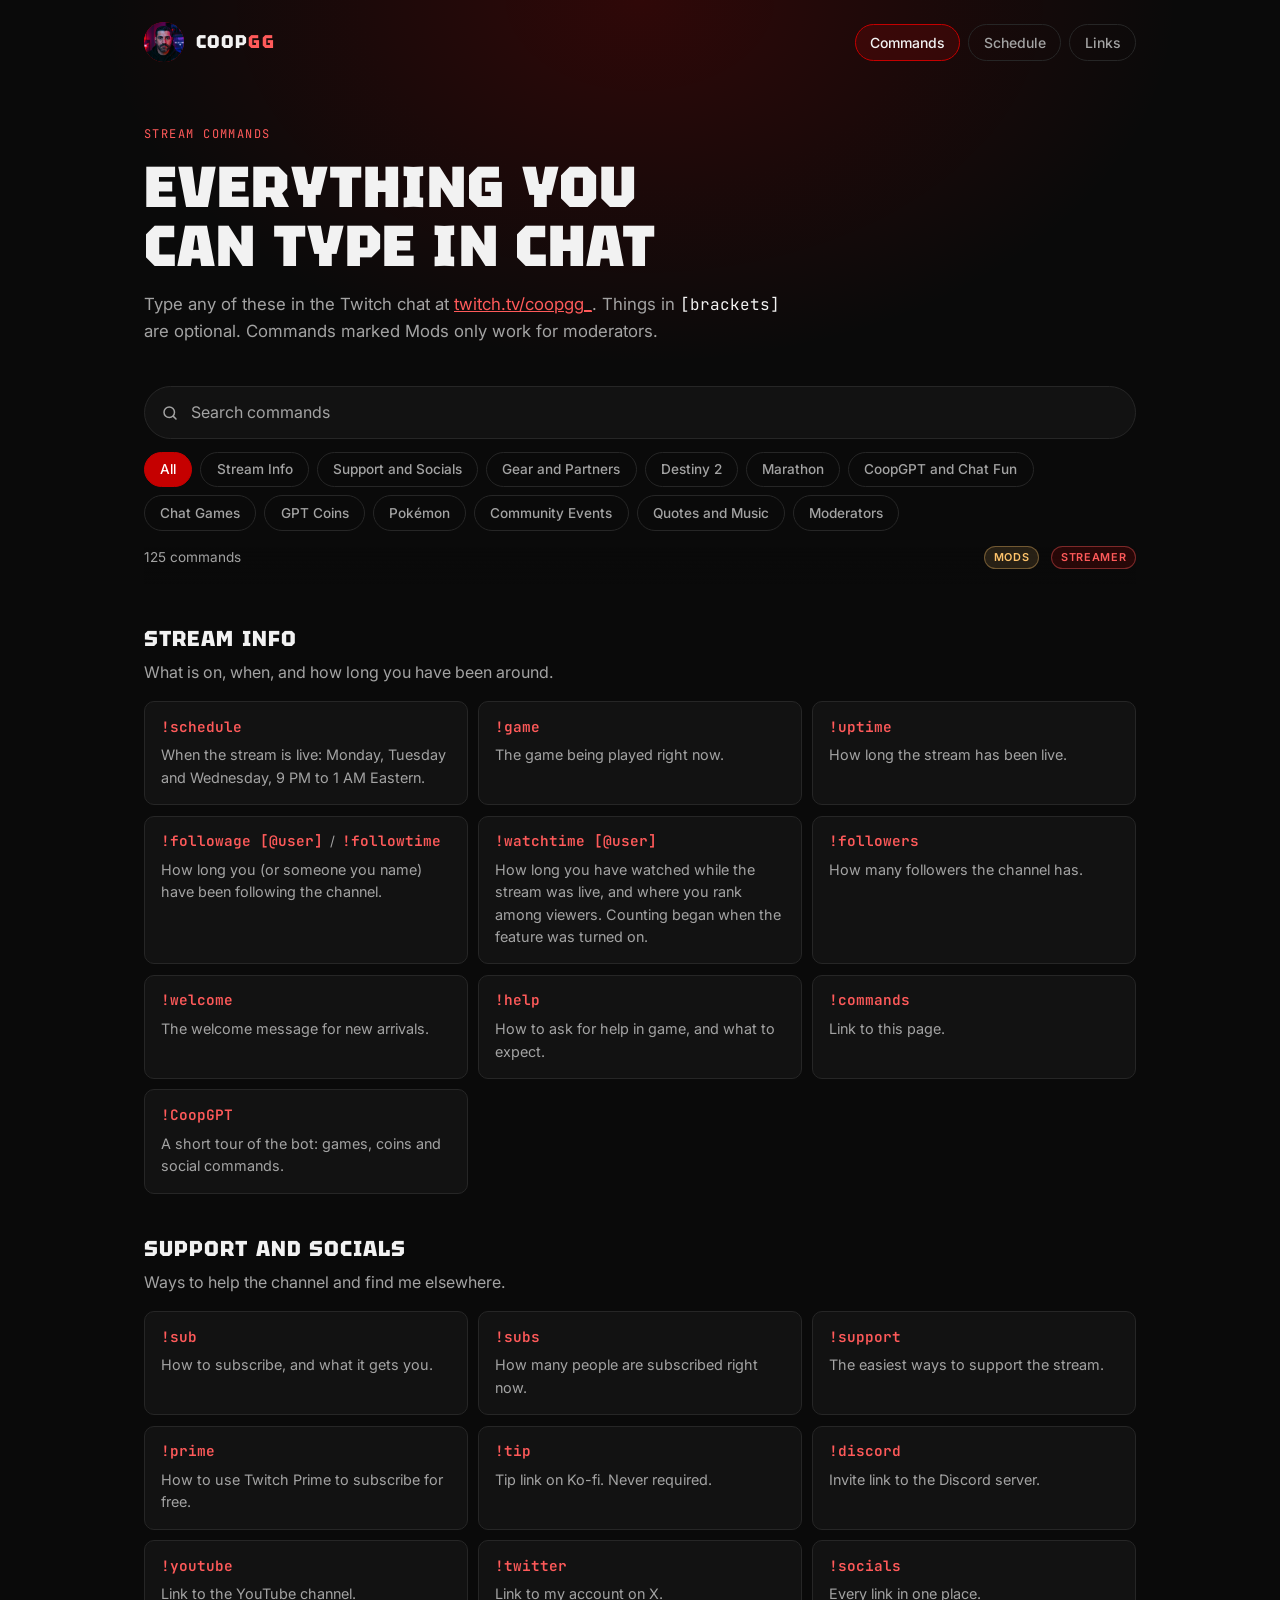
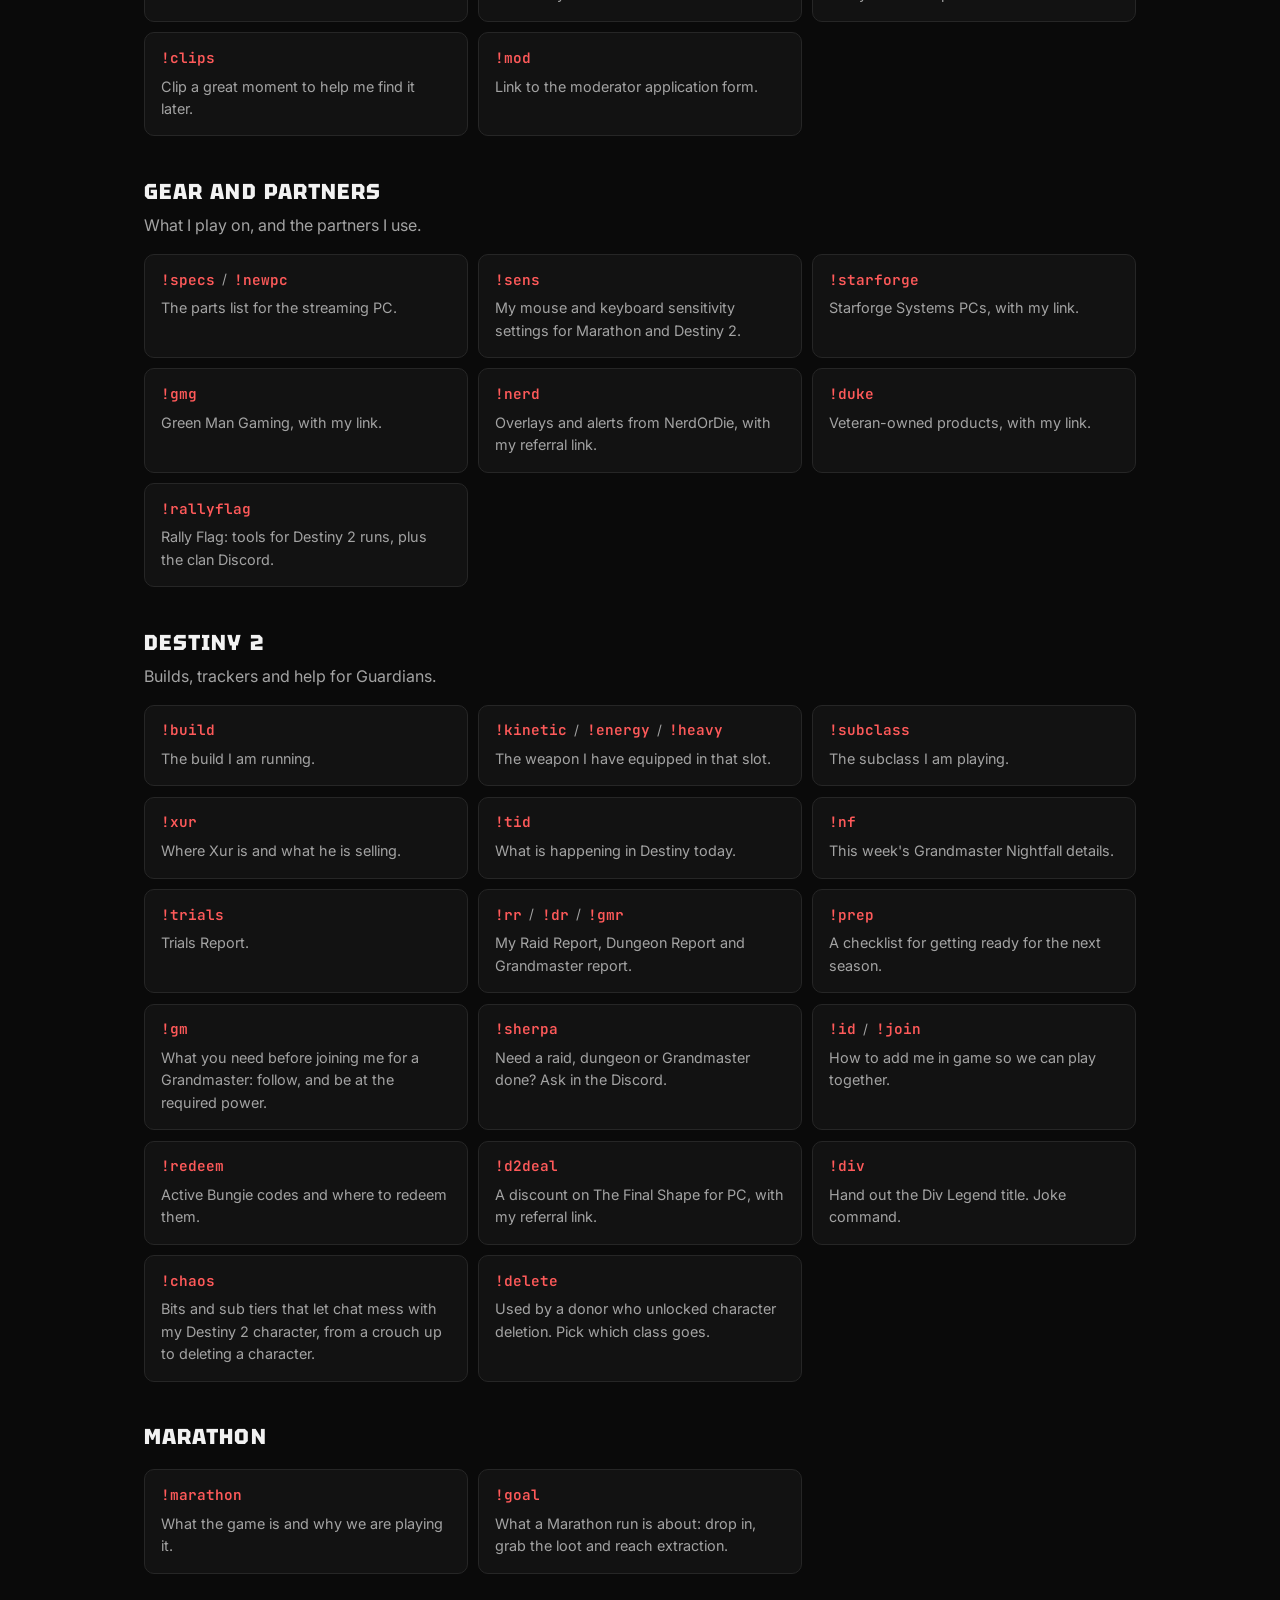
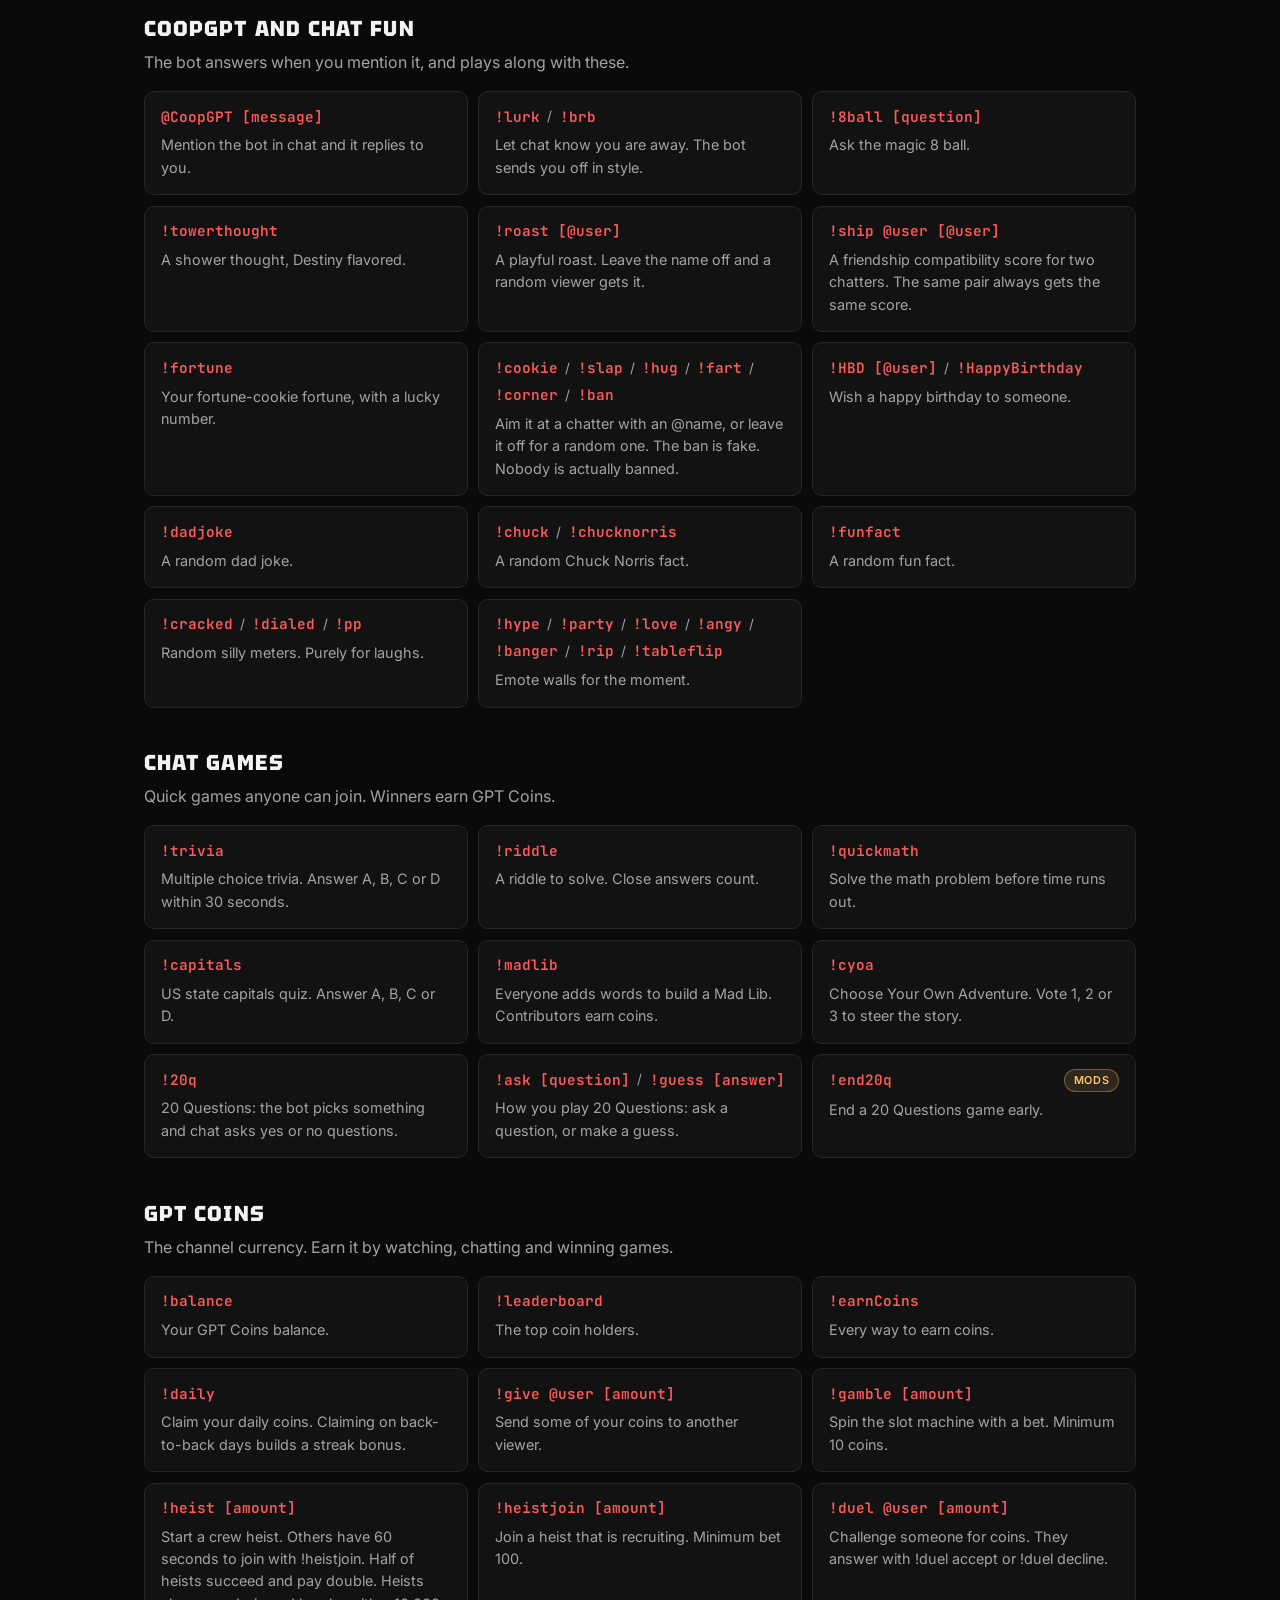
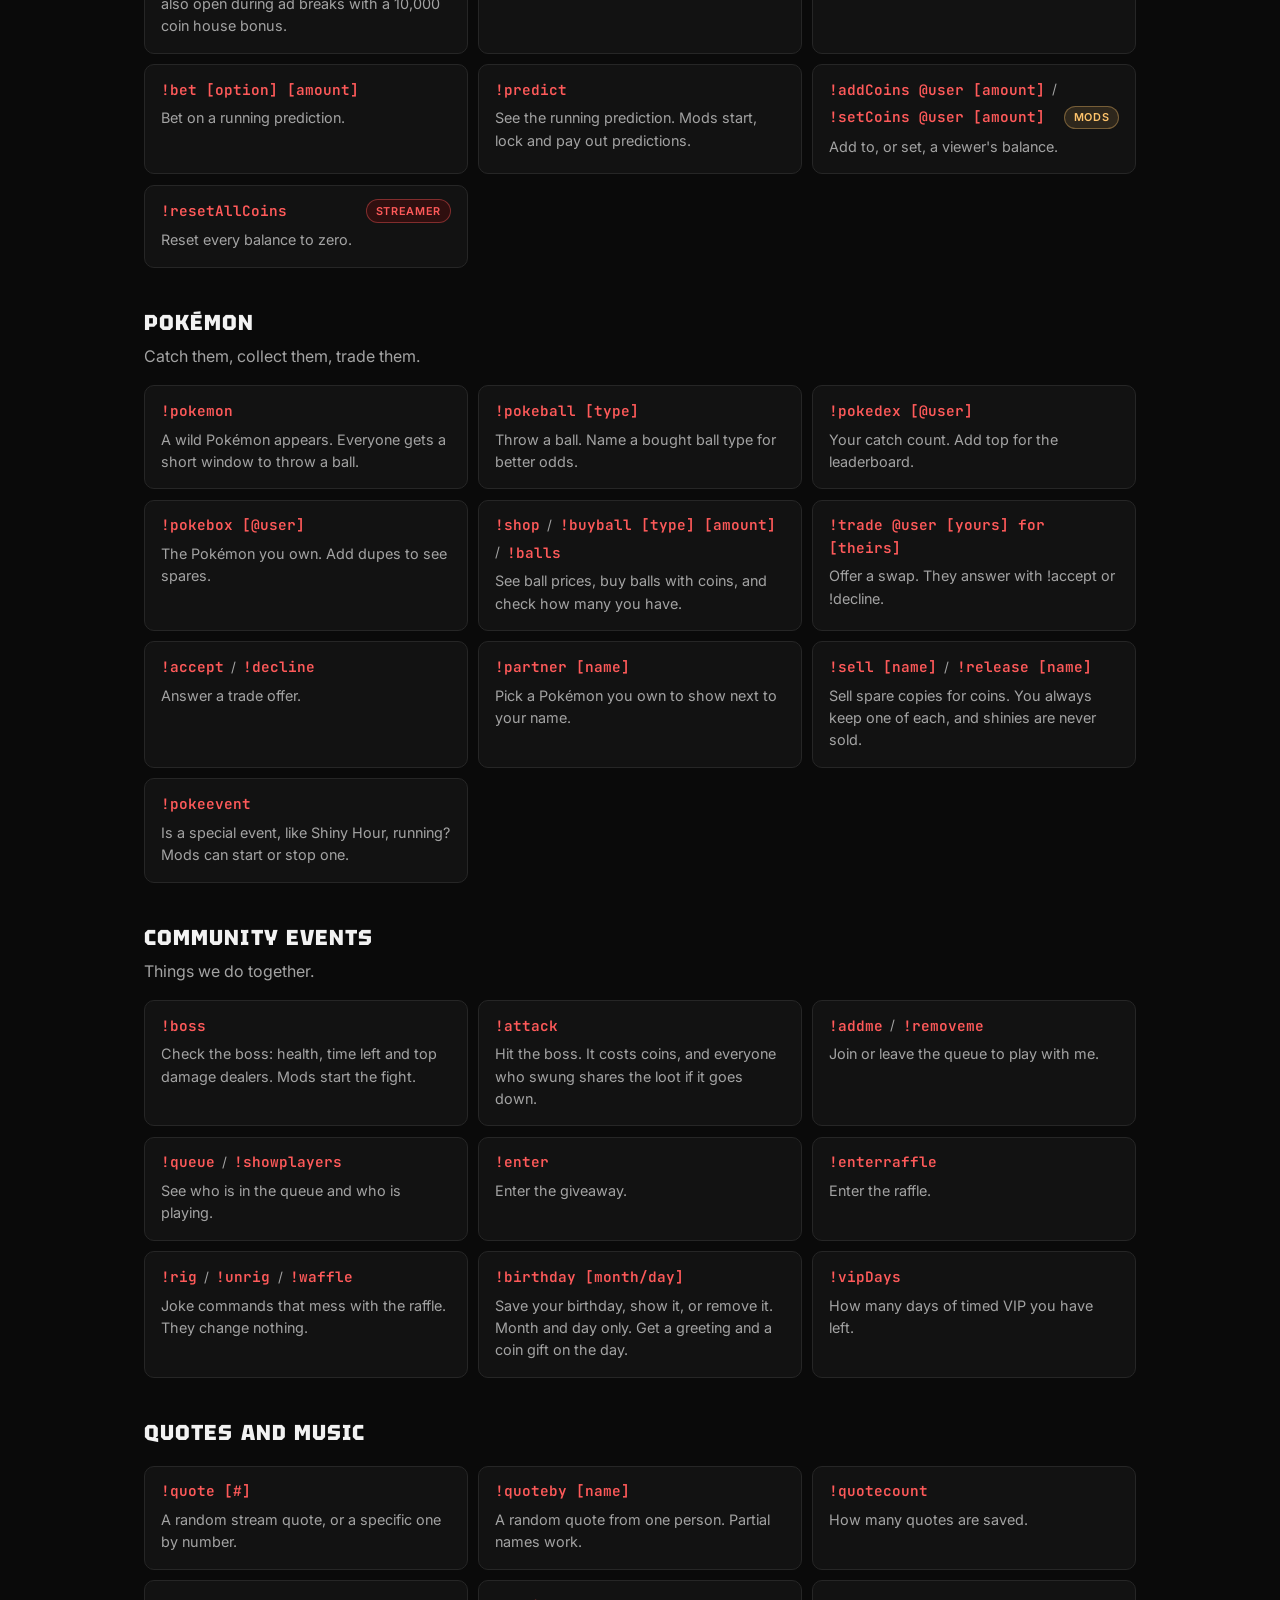
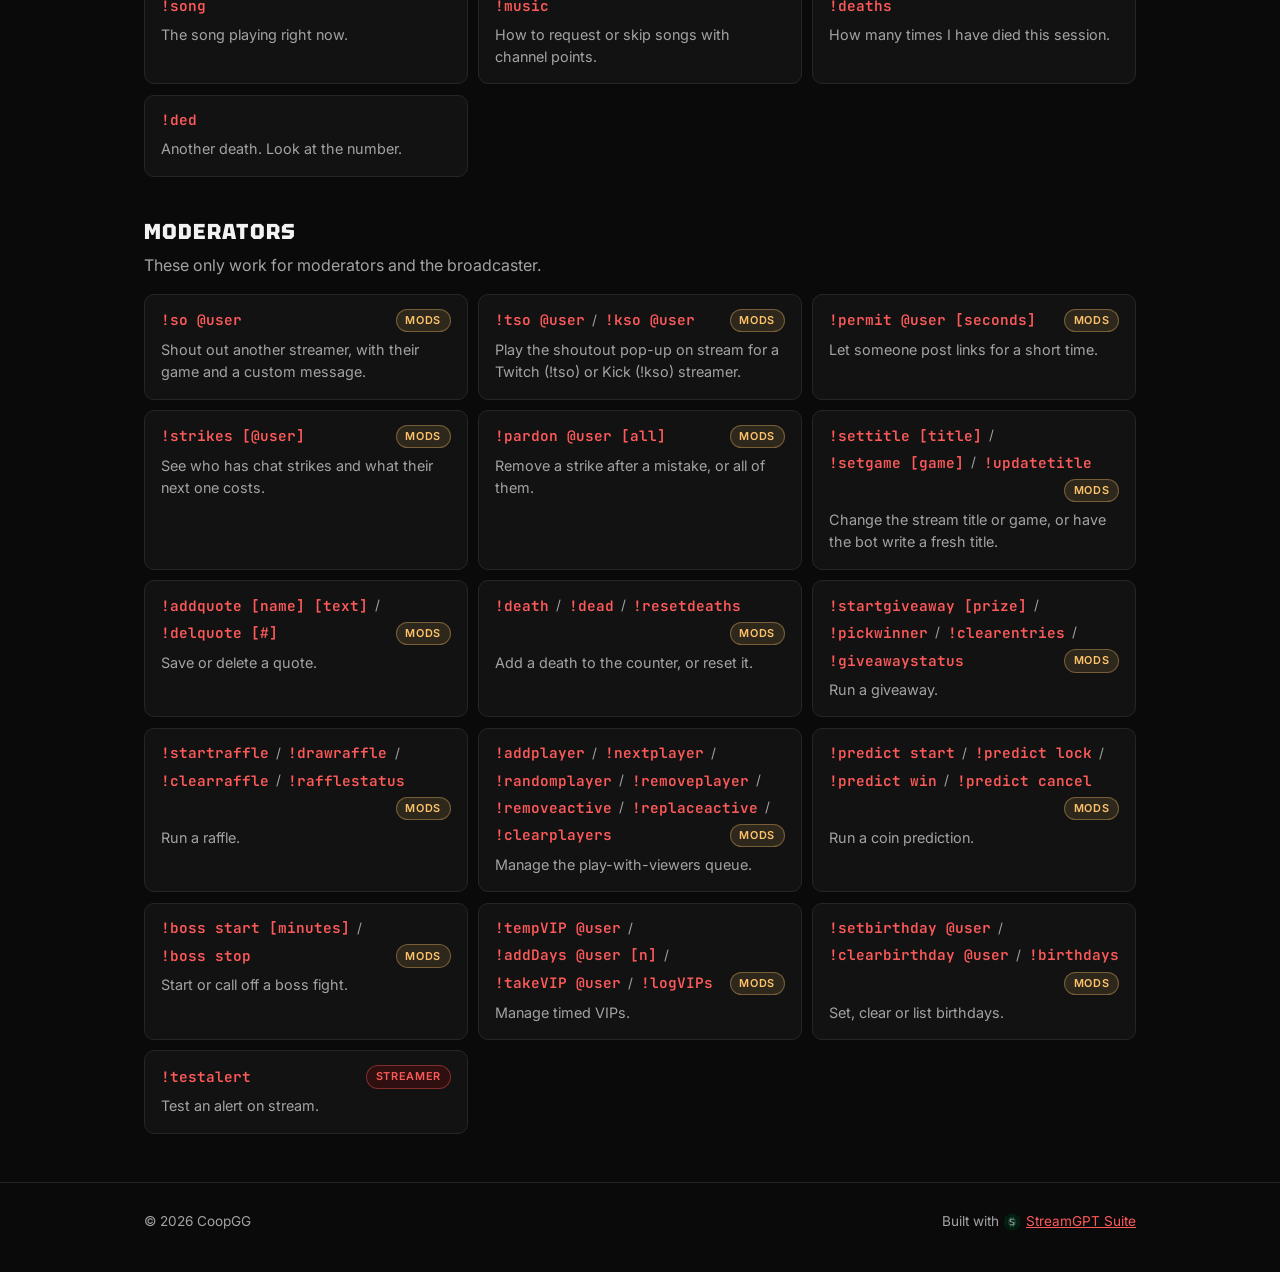
==== commit 70fb3e5d: "Rebuild the commands page: full current command list, search and category filters, new design Co-Aut" ====
--- a/commands.html
+++ b/commands.html
@@ -2,170 +2,260 @@
 <html lang="en">
 <head>
 <meta charset="UTF-8">
+<meta name="viewport" content="width=device-width, initial-scale=1.0">
+<meta name="color-scheme" content="dark">
+<meta name="description" content="Every chat command for the CoopGG stream: games, GPT Coins, Pokémon, Destiny 2 info and more.">
+<title>CoopGG | Stream Commands</title>
 <link rel="icon" type="image/png" href="assets/avatar.png">
-<meta name="viewport" content="width=device-width, initial-scale=1.0">
-<title>CoopGG — Stream Commands</title>
+<link rel="preconnect" href="https://fonts.googleapis.com">
+<link rel="preconnect" href="https://fonts.gstatic.com" crossorigin>
+<link href="https://fonts.googleapis.com/css2?family=Inter:wght@400;500;600&family=JetBrains+Mono:wght@500;600&family=Tektur:wght@700;800;900&display=swap" rel="stylesheet">
 <style>
-  @import url('https://fonts.googleapis.com/css2?family=Tektur:wght@700;800;900&display=swap');
+  :root {
+    color-scheme: dark;
+    --bg: #0a0a0a;
+    --panel: #121212;
+    --panel-hover: #171717;
+    --border: #262626;
+    --border-strong: #3a3a3a;
+    --text: #f2f2f2;
+    --text-dim: #a3a3a3;
+    --accent: #c50000;            /* fills and borders */
+    --accent-text: #ff5a5a;       /* red used for text: 6:1 on the page background */
+    --accent-soft: rgba(197, 0, 0, 0.16);
+    --mod: #ffc46b;
+    --mod-soft: rgba(255, 196, 107, 0.12);
+    --font-display: 'Tektur', sans-serif;
+    --font-body: 'Inter', -apple-system, BlinkMacSystemFont, 'Segoe UI', sans-serif;
+    --font-mono: 'JetBrains Mono', ui-monospace, 'Cascadia Mono', Consolas, monospace;
+  }
+
   * { box-sizing: border-box; margin: 0; padding: 0; }
-  body { font-family: -apple-system, BlinkMacSystemFont, 'Segoe UI', sans-serif; background: #0a0a0a; color: #ffffff; min-height: 100vh; }
-  header { background: #111111; border-bottom: 1px solid #222222; padding: 1.5rem 2rem; display: flex; align-items: center; gap: 1rem; }
-  header img { width: 48px; height: 48px; border-radius: 50%; background: #C50000; }
-  header h1 { font-size: 1.4rem; font-weight: 800; font-family: 'Tektur', sans-serif; text-transform: uppercase; letter-spacing: 0.05em; color: #ffffff; }
-  header span { font-size: 0.85rem; color: #999999; }
-  .live-badge { background: #eb0400; color: #fff; font-size: 0.7rem; font-weight: 700; padding: 2px 8px; border-radius: 3px; letter-spacing: 0.05em; }
-  main { max-width: 900px; margin: 0 auto; padding: 2rem 1.5rem; }
-  .section-title { font-size: 0.75rem; font-weight: 700; text-transform: uppercase; letter-spacing: 0.1em; color: #C50000; margin: 2rem 0 0.75rem; padding-bottom: 0.5rem; border-bottom: 1px solid #222222; }
-  .section-title:first-child { margin-top: 0; }
-  .cmd-grid { display: grid; grid-template-columns: repeat(auto-fill, minmax(280px, 1fr)); gap: 0.5rem; }
-  .cmd { background: #111111; border: 1px solid #222222; border-radius: 8px; padding: 0.75rem 1rem; display: flex; flex-direction: column; gap: 0.25rem; }
-  .cmd:hover { border-color: #C5000044; }
-  .cmd-name { font-family: 'Courier New', monospace; font-size: 0.9rem; font-weight: 600; color: #C50000; }
-  .cmd-desc { font-size: 0.82rem; color: #999999; line-height: 1.4; }
-  .cmd-tag { display: inline-block; font-size: 0.65rem; font-weight: 700; padding: 2px 6px; border-radius: 3px; margin-top: 0.25rem; text-transform: uppercase; letter-spacing: 0.05em; }
-  .tag-mod { background: #1a1a2e; color: #C50000; border: 1px solid #C5000044; }
-  .tag-broadcaster { background: #2a0a00; color: #ff8c00; border: 1px solid #ff8c0044; }
-  .tag-ai { background: #1a1a1a; color: #aaaaaa; border: 1px solid #444444; }
-  .tag-game { background: #2a0000; color: #ff4444; border: 1px solid #C5000044; }
-  .tag-optional { background: #0a1a0a; color: #4caf50; border: 1px solid #4caf5044; }
-  footer { text-align: center; padding: 2rem; color: #999999; font-size: 0.8rem; border-top: 1px solid #222222; margin-top: 2rem; }
-  footer a { color: #C50000; text-decoration: none; }
+  html { scroll-behavior: smooth; scroll-padding-top: 1rem; }
+  body {
+    font-family: var(--font-body);
+    background: var(--bg);
+    color: var(--text);
+    min-height: 100vh;
+    line-height: 1.55;
+    -webkit-font-smoothing: antialiased;
+  }
+  body::before {
+    content: '';
+    position: absolute; inset: 0 0 auto 0; height: 520px;
+    background: radial-gradient(ellipse 60% 100% at 50% 0%, rgba(197, 0, 0, 0.2), transparent 70%);
+    pointer-events: none; z-index: 0;
+  }
+  a { color: var(--accent-text); }
+  :focus-visible { outline: 2px solid var(--accent-text); outline-offset: 3px; border-radius: 4px; }
+
+  .skip { position: absolute; left: -999px; top: 0.5rem; background: var(--accent); color: #fff; padding: 0.5rem 0.9rem; border-radius: 6px; z-index: 10; }
+  .skip:focus { left: 0.5rem; }
+
+  .wrap { position: relative; z-index: 1; max-width: 1040px; margin: 0 auto; padding: 0 1.5rem; }
+
+  /* ---------- top bar ---------- */
+  .topbar { display: flex; align-items: center; justify-content: space-between; gap: 1rem; padding: 1.4rem 0; flex-wrap: wrap; }
+  .brand { display: flex; align-items: center; gap: 0.75rem; text-decoration: none; color: var(--text); }
+  .brand img { width: 40px; height: 40px; border-radius: 50%; object-fit: cover; object-position: center top; background: var(--accent); }
+  .brand-name { font-family: var(--font-display); font-weight: 800; font-size: 1.15rem; letter-spacing: 0.06em; text-transform: uppercase; }
+  .brand-name b { color: var(--accent-text); font-weight: 800; }
+  .topnav { display: flex; gap: 0.5rem; }
+  .topnav a {
+    color: var(--text-dim); text-decoration: none; font-size: 0.875rem; font-weight: 500;
+    padding: 0.4rem 0.9rem; border: 1px solid var(--border); border-radius: 999px;
+    transition: color 0.15s ease, border-color 0.15s ease;
+  }
+  .topnav a:hover { color: var(--text); border-color: var(--border-strong); }
+  .topnav a[aria-current="page"] { color: var(--text); border-color: var(--accent); background: var(--accent-soft); }
+
+  /* ---------- hero ---------- */
+  .hero { padding: 2.5rem 0 1.75rem; }
+  .eyebrow { font-family: var(--font-mono); font-size: 0.75rem; letter-spacing: 0.12em; text-transform: uppercase; color: var(--accent-text); margin-bottom: 0.9rem; }
+  h1 { font-family: var(--font-display); font-weight: 900; font-size: clamp(2.2rem, 6vw, 3.6rem); line-height: 1.02; text-transform: uppercase; letter-spacing: 0.02em; text-wrap: balance; }
+  .lede { color: var(--text-dim); max-width: 60ch; margin-top: 1rem; font-size: 1.05rem; }
+  .lede code { font-family: var(--font-mono); color: var(--text); font-size: 0.95em; }
+
+  /* ---------- controls ---------- */
+  .controls { padding: 0.9rem 0; }
+  @media (min-height: 820px) and (min-width: 700px) {
+    .controls { position: sticky; top: 0; z-index: 5; background: linear-gradient(var(--bg) 82%, transparent); }
+  }
+  .search { display: block; position: relative; }
+  .search input {
+    width: 100%; font: inherit; font-size: 1rem; color: var(--text);
+    background: var(--panel); border: 1px solid var(--border); border-radius: 999px;
+    padding: 0.8rem 1.1rem 0.8rem 2.9rem;
+  }
+  .search input::placeholder { color: var(--text-dim); }
+  .search input:focus-visible { outline: 2px solid var(--accent-text); outline-offset: 2px; border-color: transparent; }
+  .search svg { position: absolute; left: 1.05rem; top: 50%; translate: 0 -50%; width: 18px; height: 18px; stroke: var(--text-dim); fill: none; stroke-width: 2; pointer-events: none; }
+  .visually-hidden { position: absolute; width: 1px; height: 1px; overflow: hidden; clip: rect(0 0 0 0); white-space: nowrap; }
+
+  .pills { display: flex; flex-wrap: wrap; gap: 0.5rem; margin-top: 0.8rem; }
+  .pill {
+    font: inherit; font-size: 0.85rem; font-weight: 500; cursor: pointer;
+    color: var(--text-dim); background: transparent;
+    border: 1px solid var(--border); border-radius: 999px; padding: 0.4rem 0.95rem;
+    transition: color 0.15s ease, border-color 0.15s ease, background 0.15s ease;
+  }
+  .pill:hover { color: var(--text); border-color: var(--border-strong); }
+  .pill[aria-pressed="true"] { color: #fff; background: var(--accent); border-color: var(--accent); }
+
+  .status { display: flex; align-items: center; justify-content: space-between; gap: 1rem; flex-wrap: wrap; margin-top: 0.9rem; font-size: 0.85rem; color: var(--text-dim); }
+  .legend { display: flex; gap: 0.75rem; align-items: center; }
+
+  /* ---------- sections ---------- */
+  main { padding-bottom: 3rem; }
+  .section { padding-top: 2.4rem; }
+  .section[hidden] { display: none; }
+  .section-title { font-family: var(--font-display); font-weight: 800; font-size: 1.35rem; text-transform: uppercase; letter-spacing: 0.05em; text-wrap: balance; }
+  .section-blurb { color: var(--text-dim); margin-top: 0.3rem; max-width: 62ch; }
+  .cmd-grid { list-style: none; display: grid; grid-template-columns: repeat(auto-fill, minmax(min(100%, 300px), 1fr)); gap: 0.65rem; margin-top: 1rem; }
+  .cmd {
+    background: var(--panel); border: 1px solid var(--border); border-radius: 10px;
+    padding: 0.85rem 1rem 0.95rem; display: flex; flex-direction: column; gap: 0.4rem;
+    transition: border-color 0.15s ease, background 0.15s ease;
+  }
+  .cmd:hover { background: var(--panel-hover); border-color: var(--border-strong); }
+  .cmd[hidden] { display: none; }
+  .cmd-head { display: flex; flex-wrap: wrap; align-items: center; gap: 0.3rem 0.45rem; }
+  .cmd-name { font-family: var(--font-mono); font-weight: 600; font-size: 0.9rem; color: var(--accent-text); overflow-wrap: anywhere; }
+  .or { color: var(--text-dim); font-size: 0.85rem; }
+  .cmd-desc { color: var(--text-dim); font-size: 0.9rem; max-width: 60ch; }
+  .tag { margin-left: auto; font-size: 0.68rem; font-weight: 600; letter-spacing: 0.06em; text-transform: uppercase; padding: 0.15rem 0.55rem; border-radius: 999px; border: 1px solid; white-space: nowrap; }
+  .tag-mod { color: var(--mod); background: var(--mod-soft); border-color: rgba(255, 196, 107, 0.35); }
+  .tag-streamer { color: var(--accent-text); background: var(--accent-soft); border-color: rgba(255, 90, 90, 0.4); }
+
+  .empty { display: none; margin: 3rem 0 0; padding: 2rem; text-align: center; border: 1px dashed var(--border-strong); border-radius: 10px; color: var(--text-dim); }
+  .empty.show { display: block; }
+
+  footer { border-top: 1px solid var(--border); padding: 1.75rem 0 2.5rem; color: var(--text-dim); font-size: 0.85rem; }
+  footer .wrap { display: flex; flex-wrap: wrap; gap: 0.6rem 1.5rem; justify-content: space-between; align-items: center; }
+  footer img { width: 18px; height: 18px; border-radius: 50%; vertical-align: middle; margin-right: 0.3rem; }
+
+  @media (max-width: 560px) {
+    .wrap { padding: 0 1rem; }
+    .hero { padding-top: 1.5rem; }
+    .topbar { padding: 1rem 0; }
+  }
+  @media (prefers-reduced-motion: reduce) {
+    html { scroll-behavior: auto; }
+    * { transition: none !important; }
+  }
 </style>
 </head>
 <body>
-<header>
-  <img src="assets/avatar.png" style="width:48px;height:48px;border-radius:50%;object-fit:cover;object-position:center top;">
-  <div>
-    <h1>COOP<span style="color:#C50000;">GG</span></h1>
-    <span>Stream Commands &amp; Info</span>
+<a class="skip" href="#commands">Skip to commands</a>
+
+<div class="wrap">
+  <header class="topbar">
+    <a class="brand" href="https://www.twitch.tv/coopgg_">
+      <img src="assets/avatar.png" alt="">
+      <span class="brand-name">Coop<b>GG</b></span>
+    </a>
+    <nav class="topnav" aria-label="Site">
+      <a href="commands.html" aria-current="page">Commands</a>
+      <a href="schedule.html">Schedule</a>
+      <a href="links.html">Links</a>
+    </nav>
+  </header>
+
+  <section class="hero">
+    <p class="eyebrow">Stream commands</p>
+    <h1>Everything you can type in chat</h1>
+    <p class="lede">Type any of these in the Twitch chat at <a href="https://www.twitch.tv/coopgg_">twitch.tv/coopgg_</a>. Things in <code>[brackets]</code> are optional. Commands marked Mods only work for moderators.</p>
+  </section>
+
+  <div class="controls">
+    <label class="search">
+      <span class="visually-hidden">Search commands</span>
+      <svg viewBox="0 0 24 24" aria-hidden="true"><circle cx="11" cy="11" r="7"/><path d="m20 20-3.5-3.5" stroke-linecap="round"/></svg>
+      <input id="q" type="search" placeholder="Search commands" autocomplete="off">
+    </label>
+    <div class="pills" id="pills" role="group" aria-label="Filter by category">
+      <button type="button" class="pill" data-cat="all" aria-pressed="true">All</button>
+      <button type="button" class="pill" data-cat="info" aria-pressed="false">Stream Info</button><button type="button" class="pill" data-cat="support" aria-pressed="false">Support and Socials</button><button type="button" class="pill" data-cat="gear" aria-pressed="false">Gear and Partners</button><button type="button" class="pill" data-cat="destiny" aria-pressed="false">Destiny 2</button><button type="button" class="pill" data-cat="marathon" aria-pressed="false">Marathon</button><button type="button" class="pill" data-cat="ai" aria-pressed="false">CoopGPT and Chat Fun</button><button type="button" class="pill" data-cat="games" aria-pressed="false">Chat Games</button><button type="button" class="pill" data-cat="coins" aria-pressed="false">GPT Coins</button><button type="button" class="pill" data-cat="pokemon" aria-pressed="false">Pokémon</button><button type="button" class="pill" data-cat="community" aria-pressed="false">Community Events</button><button type="button" class="pill" data-cat="quotes" aria-pressed="false">Quotes and Music</button><button type="button" class="pill" data-cat="mods" aria-pressed="false">Moderators</button>
+    </div>
+    <div class="status">
+      <span id="count" role="status" aria-live="polite"></span>
+      <span class="legend"><span class="tag tag-mod">Mods</span><span class="tag tag-streamer">Streamer</span></span>
+    </div>
   </div>
-</header>
-<main>
-
-  <div class="section-title">AI Commands</div>
-  <div class="cmd-grid">
-    <div class="cmd"><span class="cmd-name">!lurk / !brb</span><span class="cmd-desc">Let the stream know you're lurking or stepping away. The bot sends you off in style.</span><span class="cmd-tag tag-ai">AI</span></div>
-    <div class="cmd"><span class="cmd-name">!so @user</span><span class="cmd-desc">Give an AI-generated shoutout to another streamer.</span><span class="cmd-tag tag-mod">Mods</span><span class="cmd-tag tag-ai">AI</span></div>
-    <div class="cmd"><span class="cmd-name">@CoopGPT</span><span class="cmd-desc">Mention the bot in chat and it will respond to you directly.</span><span class="cmd-tag tag-ai">AI</span></div>
-    <div class="cmd"><span class="cmd-name">!8ball [question]</span><span class="cmd-desc">Ask the magic 8ball a question. Context-aware answers every time.</span><span class="cmd-tag tag-ai">AI</span></div>
-    <div class="cmd"><span class="cmd-name">I'm Here (Channel Point)</span><span class="cmd-desc">Redeem to get an AI in-universe response from CoopGPT acknowledging your presence.</span><span class="cmd-tag tag-ai">AI</span></div>
+
+  <main id="commands">
+<section class="section" id="info" data-cat="info"><h2 class="section-title">Stream Info</h2><p class="section-blurb">What is on, when, and how long you have been around.</p><ul class="cmd-grid"><li class="cmd" data-search="!schedule when the stream is live: monday, tuesday and wednesday, 9 pm to 1 am eastern."><div class="cmd-head"><code class="cmd-name">!schedule</code></div><p class="cmd-desc">When the stream is live: Monday, Tuesday and Wednesday, 9 PM to 1 AM Eastern.</p></li><li class="cmd" data-search="!game the game being played right now."><div class="cmd-head"><code class="cmd-name">!game</code></div><p class="cmd-desc">The game being played right now.</p></li><li class="cmd" data-search="!uptime how long the stream has been live."><div class="cmd-head"><code class="cmd-name">!uptime</code></div><p class="cmd-desc">How long the stream has been live.</p></li><li class="cmd" data-search="!followage [@user] !followtime how long you (or someone you name) have been following the channel."><div class="cmd-head"><code class="cmd-name">!followage [@user]</code> <span class="or">/</span> <code class="cmd-name">!followtime</code></div><p class="cmd-desc">How long you (or someone you name) have been following the channel.</p></li><li class="cmd" data-search="!watchtime [@user] how long you have watched while the stream was live, and where you rank among viewers. counting began when the feature was turned on."><div class="cmd-head"><code class="cmd-name">!watchtime [@user]</code></div><p class="cmd-desc">How long you have watched while the stream was live, and where you rank among viewers. Counting began when the feature was turned on.</p></li><li class="cmd" data-search="!followers how many followers the channel has."><div class="cmd-head"><code class="cmd-name">!followers</code></div><p class="cmd-desc">How many followers the channel has.</p></li><li class="cmd" data-search="!welcome the welcome message for new arrivals."><div class="cmd-head"><code class="cmd-name">!welcome</code></div><p class="cmd-desc">The welcome message for new arrivals.</p></li><li class="cmd" data-search="!help how to ask for help in game, and what to expect."><div class="cmd-head"><code class="cmd-name">!help</code></div><p class="cmd-desc">How to ask for help in game, and what to expect.</p></li><li class="cmd" data-search="!commands link to this page."><div class="cmd-head"><code class="cmd-name">!commands</code></div><p class="cmd-desc">Link to this page.</p></li><li class="cmd" data-search="!coopgpt a short tour of the bot: games, coins and social commands."><div class="cmd-head"><code class="cmd-name">!CoopGPT</code></div><p class="cmd-desc">A short tour of the bot: games, coins and social commands.</p></li></ul></section>
+<section class="section" id="support" data-cat="support"><h2 class="section-title">Support and Socials</h2><p class="section-blurb">Ways to help the channel and find me elsewhere.</p><ul class="cmd-grid"><li class="cmd" data-search="!sub how to subscribe, and what it gets you."><div class="cmd-head"><code class="cmd-name">!sub</code></div><p class="cmd-desc">How to subscribe, and what it gets you.</p></li><li class="cmd" data-search="!subs how many people are subscribed right now."><div class="cmd-head"><code class="cmd-name">!subs</code></div><p class="cmd-desc">How many people are subscribed right now.</p></li><li class="cmd" data-search="!support the easiest ways to support the stream."><div class="cmd-head"><code class="cmd-name">!support</code></div><p class="cmd-desc">The easiest ways to support the stream.</p></li><li class="cmd" data-search="!prime how to use twitch prime to subscribe for free."><div class="cmd-head"><code class="cmd-name">!prime</code></div><p class="cmd-desc">How to use Twitch Prime to subscribe for free.</p></li><li class="cmd" data-search="!tip tip link on ko-fi. never required."><div class="cmd-head"><code class="cmd-name">!tip</code></div><p class="cmd-desc">Tip link on Ko-fi. Never required.</p></li><li class="cmd" data-search="!discord invite link to the discord server."><div class="cmd-head"><code class="cmd-name">!discord</code></div><p class="cmd-desc">Invite link to the Discord server.</p></li><li class="cmd" data-search="!youtube link to the youtube channel."><div class="cmd-head"><code class="cmd-name">!youtube</code></div><p class="cmd-desc">Link to the YouTube channel.</p></li><li class="cmd" data-search="!twitter link to my account on x."><div class="cmd-head"><code class="cmd-name">!twitter</code></div><p class="cmd-desc">Link to my account on X.</p></li><li class="cmd" data-search="!socials every link in one place."><div class="cmd-head"><code class="cmd-name">!socials</code></div><p class="cmd-desc">Every link in one place.</p></li><li class="cmd" data-search="!clips clip a great moment to help me find it later."><div class="cmd-head"><code class="cmd-name">!clips</code></div><p class="cmd-desc">Clip a great moment to help me find it later.</p></li><li class="cmd" data-search="!mod link to the moderator application form."><div class="cmd-head"><code class="cmd-name">!mod</code></div><p class="cmd-desc">Link to the moderator application form.</p></li></ul></section>
+<section class="section" id="gear" data-cat="gear"><h2 class="section-title">Gear and Partners</h2><p class="section-blurb">What I play on, and the partners I use.</p><ul class="cmd-grid"><li class="cmd" data-search="!specs !newpc the parts list for the streaming pc."><div class="cmd-head"><code class="cmd-name">!specs</code> <span class="or">/</span> <code class="cmd-name">!newpc</code></div><p class="cmd-desc">The parts list for the streaming PC.</p></li><li class="cmd" data-search="!sens my mouse and keyboard sensitivity settings for marathon and destiny 2."><div class="cmd-head"><code class="cmd-name">!sens</code></div><p class="cmd-desc">My mouse and keyboard sensitivity settings for Marathon and Destiny 2.</p></li><li class="cmd" data-search="!starforge starforge systems pcs, with my link."><div class="cmd-head"><code class="cmd-name">!starforge</code></div><p class="cmd-desc">Starforge Systems PCs, with my link.</p></li><li class="cmd" data-search="!gmg green man gaming, with my link."><div class="cmd-head"><code class="cmd-name">!gmg</code></div><p class="cmd-desc">Green Man Gaming, with my link.</p></li><li class="cmd" data-search="!nerd overlays and alerts from nerdordie, with my referral link."><div class="cmd-head"><code class="cmd-name">!nerd</code></div><p class="cmd-desc">Overlays and alerts from NerdOrDie, with my referral link.</p></li><li class="cmd" data-search="!duke veteran-owned products, with my link."><div class="cmd-head"><code class="cmd-name">!duke</code></div><p class="cmd-desc">Veteran-owned products, with my link.</p></li><li class="cmd" data-search="!rallyflag rally flag: tools for destiny 2 runs, plus the clan discord."><div class="cmd-head"><code class="cmd-name">!rallyflag</code></div><p class="cmd-desc">Rally Flag: tools for Destiny 2 runs, plus the clan Discord.</p></li></ul></section>
+<section class="section" id="destiny" data-cat="destiny"><h2 class="section-title">Destiny 2</h2><p class="section-blurb">Builds, trackers and help for Guardians.</p><ul class="cmd-grid"><li class="cmd" data-search="!build the build i am running."><div class="cmd-head"><code class="cmd-name">!build</code></div><p class="cmd-desc">The build I am running.</p></li><li class="cmd" data-search="!kinetic !energy !heavy the weapon i have equipped in that slot."><div class="cmd-head"><code class="cmd-name">!kinetic</code> <span class="or">/</span> <code class="cmd-name">!energy</code> <span class="or">/</span> <code class="cmd-name">!heavy</code></div><p class="cmd-desc">The weapon I have equipped in that slot.</p></li><li class="cmd" data-search="!subclass the subclass i am playing."><div class="cmd-head"><code class="cmd-name">!subclass</code></div><p class="cmd-desc">The subclass I am playing.</p></li><li class="cmd" data-search="!xur where xur is and what he is selling."><div class="cmd-head"><code class="cmd-name">!xur</code></div><p class="cmd-desc">Where Xur is and what he is selling.</p></li><li class="cmd" data-search="!tid what is happening in destiny today."><div class="cmd-head"><code class="cmd-name">!tid</code></div><p class="cmd-desc">What is happening in Destiny today.</p></li><li class="cmd" data-search="!nf this week&#x27;s grandmaster nightfall details."><div class="cmd-head"><code class="cmd-name">!nf</code></div><p class="cmd-desc">This week&#x27;s Grandmaster Nightfall details.</p></li><li class="cmd" data-search="!trials trials report."><div class="cmd-head"><code class="cmd-name">!trials</code></div><p class="cmd-desc">Trials Report.</p></li><li class="cmd" data-search="!rr !dr !gmr my raid report, dungeon report and grandmaster report."><div class="cmd-head"><code class="cmd-name">!rr</code> <span class="or">/</span> <code class="cmd-name">!dr</code> <span class="or">/</span> <code class="cmd-name">!gmr</code></div><p class="cmd-desc">My Raid Report, Dungeon Report and Grandmaster report.</p></li><li class="cmd" data-search="!prep a checklist for getting ready for the next season."><div class="cmd-head"><code class="cmd-name">!prep</code></div><p class="cmd-desc">A checklist for getting ready for the next season.</p></li><li class="cmd" data-search="!gm what you need before joining me for a grandmaster: follow, and be at the required power."><div class="cmd-head"><code class="cmd-name">!gm</code></div><p class="cmd-desc">What you need before joining me for a Grandmaster: follow, and be at the required power.</p></li><li class="cmd" data-search="!sherpa need a raid, dungeon or grandmaster done? ask in the discord."><div class="cmd-head"><code class="cmd-name">!sherpa</code></div><p class="cmd-desc">Need a raid, dungeon or Grandmaster done? Ask in the Discord.</p></li><li class="cmd" data-search="!id !join how to add me in game so we can play together."><div class="cmd-head"><code class="cmd-name">!id</code> <span class="or">/</span> <code class="cmd-name">!join</code></div><p class="cmd-desc">How to add me in game so we can play together.</p></li><li class="cmd" data-search="!redeem active bungie codes and where to redeem them."><div class="cmd-head"><code class="cmd-name">!redeem</code></div><p class="cmd-desc">Active Bungie codes and where to redeem them.</p></li><li class="cmd" data-search="!d2deal a discount on the final shape for pc, with my referral link."><div class="cmd-head"><code class="cmd-name">!d2deal</code></div><p class="cmd-desc">A discount on The Final Shape for PC, with my referral link.</p></li><li class="cmd" data-search="!div hand out the div legend title. joke command."><div class="cmd-head"><code class="cmd-name">!div</code></div><p class="cmd-desc">Hand out the Div Legend title. Joke command.</p></li><li class="cmd" data-search="!chaos bits and sub tiers that let chat mess with my destiny 2 character, from a crouch up to deleting a character."><div class="cmd-head"><code class="cmd-name">!chaos</code></div><p class="cmd-desc">Bits and sub tiers that let chat mess with my Destiny 2 character, from a crouch up to deleting a character.</p></li><li class="cmd" data-search="!delete used by a donor who unlocked character deletion. pick which class goes."><div class="cmd-head"><code class="cmd-name">!delete</code></div><p class="cmd-desc">Used by a donor who unlocked character deletion. Pick which class goes.</p></li></ul></section>
+<section class="section" id="marathon" data-cat="marathon"><h2 class="section-title">Marathon</h2><ul class="cmd-grid"><li class="cmd" data-search="!marathon what the game is and why we are playing it."><div class="cmd-head"><code class="cmd-name">!marathon</code></div><p class="cmd-desc">What the game is and why we are playing it.</p></li><li class="cmd" data-search="!goal what a marathon run is about: drop in, grab the loot and reach extraction."><div class="cmd-head"><code class="cmd-name">!goal</code></div><p class="cmd-desc">What a Marathon run is about: drop in, grab the loot and reach extraction.</p></li></ul></section>
+<section class="section" id="ai" data-cat="ai"><h2 class="section-title">CoopGPT and Chat Fun</h2><p class="section-blurb">The bot answers when you mention it, and plays along with these.</p><ul class="cmd-grid"><li class="cmd" data-search="@coopgpt [message] mention the bot in chat and it replies to you."><div class="cmd-head"><code class="cmd-name">@CoopGPT [message]</code></div><p class="cmd-desc">Mention the bot in chat and it replies to you.</p></li><li class="cmd" data-search="!lurk !brb let chat know you are away. the bot sends you off in style."><div class="cmd-head"><code class="cmd-name">!lurk</code> <span class="or">/</span> <code class="cmd-name">!brb</code></div><p class="cmd-desc">Let chat know you are away. The bot sends you off in style.</p></li><li class="cmd" data-search="!8ball [question] ask the magic 8 ball."><div class="cmd-head"><code class="cmd-name">!8ball [question]</code></div><p class="cmd-desc">Ask the magic 8 ball.</p></li><li class="cmd" data-search="!towerthought a shower thought, destiny flavored."><div class="cmd-head"><code class="cmd-name">!towerthought</code></div><p class="cmd-desc">A shower thought, Destiny flavored.</p></li><li class="cmd" data-search="!roast [@user] a playful roast. leave the name off and a random viewer gets it."><div class="cmd-head"><code class="cmd-name">!roast [@user]</code></div><p class="cmd-desc">A playful roast. Leave the name off and a random viewer gets it.</p></li><li class="cmd" data-search="!ship @user [@user] a friendship compatibility score for two chatters. the same pair always gets the same score."><div class="cmd-head"><code class="cmd-name">!ship @user [@user]</code></div><p class="cmd-desc">A friendship compatibility score for two chatters. The same pair always gets the same score.</p></li><li class="cmd" data-search="!fortune your fortune-cookie fortune, with a lucky number."><div class="cmd-head"><code class="cmd-name">!fortune</code></div><p class="cmd-desc">Your fortune-cookie fortune, with a lucky number.</p></li><li class="cmd" data-search="!cookie !slap !hug !fart !corner !ban aim it at a chatter with an @name, or leave it off for a random one. the ban is fake. nobody is actually banned."><div class="cmd-head"><code class="cmd-name">!cookie</code> <span class="or">/</span> <code class="cmd-name">!slap</code> <span class="or">/</span> <code class="cmd-name">!hug</code> <span class="or">/</span> <code class="cmd-name">!fart</code> <span class="or">/</span> <code class="cmd-name">!corner</code> <span class="or">/</span> <code class="cmd-name">!ban</code></div><p class="cmd-desc">Aim it at a chatter with an @name, or leave it off for a random one. The ban is fake. Nobody is actually banned.</p></li><li class="cmd" data-search="!hbd [@user] !happybirthday wish a happy birthday to someone."><div class="cmd-head"><code class="cmd-name">!HBD [@user]</code> <span class="or">/</span> <code class="cmd-name">!HappyBirthday</code></div><p class="cmd-desc">Wish a happy birthday to someone.</p></li><li class="cmd" data-search="!dadjoke a random dad joke."><div class="cmd-head"><code class="cmd-name">!dadjoke</code></div><p class="cmd-desc">A random dad joke.</p></li><li class="cmd" data-search="!chuck !chucknorris a random chuck norris fact."><div class="cmd-head"><code class="cmd-name">!chuck</code> <span class="or">/</span> <code class="cmd-name">!chucknorris</code></div><p class="cmd-desc">A random Chuck Norris fact.</p></li><li class="cmd" data-search="!funfact a random fun fact."><div class="cmd-head"><code class="cmd-name">!funfact</code></div><p class="cmd-desc">A random fun fact.</p></li><li class="cmd" data-search="!cracked !dialed !pp random silly meters. purely for laughs."><div class="cmd-head"><code class="cmd-name">!cracked</code> <span class="or">/</span> <code class="cmd-name">!dialed</code> <span class="or">/</span> <code class="cmd-name">!pp</code></div><p class="cmd-desc">Random silly meters. Purely for laughs.</p></li><li class="cmd" data-search="!hype !party !love !angy !banger !rip !tableflip emote walls for the moment."><div class="cmd-head"><code class="cmd-name">!hype</code> <span class="or">/</span> <code class="cmd-name">!party</code> <span class="or">/</span> <code class="cmd-name">!love</code> <span class="or">/</span> <code class="cmd-name">!angy</code> <span class="or">/</span> <code class="cmd-name">!banger</code> <span class="or">/</span> <code class="cmd-name">!rip</code> <span class="or">/</span> <code class="cmd-name">!tableflip</code></div><p class="cmd-desc">Emote walls for the moment.</p></li></ul></section>
+<section class="section" id="games" data-cat="games"><h2 class="section-title">Chat Games</h2><p class="section-blurb">Quick games anyone can join. Winners earn GPT Coins.</p><ul class="cmd-grid"><li class="cmd" data-search="!trivia multiple choice trivia. answer a, b, c or d within 30 seconds."><div class="cmd-head"><code class="cmd-name">!trivia</code></div><p class="cmd-desc">Multiple choice trivia. Answer A, B, C or D within 30 seconds.</p></li><li class="cmd" data-search="!riddle a riddle to solve. close answers count."><div class="cmd-head"><code class="cmd-name">!riddle</code></div><p class="cmd-desc">A riddle to solve. Close answers count.</p></li><li class="cmd" data-search="!quickmath solve the math problem before time runs out."><div class="cmd-head"><code class="cmd-name">!quickmath</code></div><p class="cmd-desc">Solve the math problem before time runs out.</p></li><li class="cmd" data-search="!capitals us state capitals quiz. answer a, b, c or d."><div class="cmd-head"><code class="cmd-name">!capitals</code></div><p class="cmd-desc">US state capitals quiz. Answer A, B, C or D.</p></li><li class="cmd" data-search="!madlib everyone adds words to build a mad lib. contributors earn coins."><div class="cmd-head"><code class="cmd-name">!madlib</code></div><p class="cmd-desc">Everyone adds words to build a Mad Lib. Contributors earn coins.</p></li><li class="cmd" data-search="!cyoa choose your own adventure. vote 1, 2 or 3 to steer the story."><div class="cmd-head"><code class="cmd-name">!cyoa</code></div><p class="cmd-desc">Choose Your Own Adventure. Vote 1, 2 or 3 to steer the story.</p></li><li class="cmd" data-search="!20q 20 questions: the bot picks something and chat asks yes or no questions."><div class="cmd-head"><code class="cmd-name">!20q</code></div><p class="cmd-desc">20 Questions: the bot picks something and chat asks yes or no questions.</p></li><li class="cmd" data-search="!ask [question] !guess [answer] how you play 20 questions: ask a question, or make a guess."><div class="cmd-head"><code class="cmd-name">!ask [question]</code> <span class="or">/</span> <code class="cmd-name">!guess [answer]</code></div><p class="cmd-desc">How you play 20 Questions: ask a question, or make a guess.</p></li><li class="cmd" data-search="!end20q end a 20 questions game early."><div class="cmd-head"><code class="cmd-name">!end20q</code><span class="tag tag-mod">Mods</span></div><p class="cmd-desc">End a 20 Questions game early.</p></li></ul></section>
+<section class="section" id="coins" data-cat="coins"><h2 class="section-title">GPT Coins</h2><p class="section-blurb">The channel currency. Earn it by watching, chatting and winning games.</p><ul class="cmd-grid"><li class="cmd" data-search="!balance your gpt coins balance."><div class="cmd-head"><code class="cmd-name">!balance</code></div><p class="cmd-desc">Your GPT Coins balance.</p></li><li class="cmd" data-search="!leaderboard the top coin holders."><div class="cmd-head"><code class="cmd-name">!leaderboard</code></div><p class="cmd-desc">The top coin holders.</p></li><li class="cmd" data-search="!earncoins every way to earn coins."><div class="cmd-head"><code class="cmd-name">!earnCoins</code></div><p class="cmd-desc">Every way to earn coins.</p></li><li class="cmd" data-search="!daily claim your daily coins. claiming on back-to-back days builds a streak bonus."><div class="cmd-head"><code class="cmd-name">!daily</code></div><p class="cmd-desc">Claim your daily coins. Claiming on back-to-back days builds a streak bonus.</p></li><li class="cmd" data-search="!give @user [amount] send some of your coins to another viewer."><div class="cmd-head"><code class="cmd-name">!give @user [amount]</code></div><p class="cmd-desc">Send some of your coins to another viewer.</p></li><li class="cmd" data-search="!gamble [amount] spin the slot machine with a bet. minimum 10 coins."><div class="cmd-head"><code class="cmd-name">!gamble [amount]</code></div><p class="cmd-desc">Spin the slot machine with a bet. Minimum 10 coins.</p></li><li class="cmd" data-search="!heist [amount] start a crew heist. others have 60 seconds to join with !heistjoin. half of heists succeed and pay double. heists also open during ad breaks with a 10,000 coin house bonus."><div class="cmd-head"><code class="cmd-name">!heist [amount]</code></div><p class="cmd-desc">Start a crew heist. Others have 60 seconds to join with !heistjoin. Half of heists succeed and pay double. Heists also open during ad breaks with a 10,000 coin house bonus.</p></li><li class="cmd" data-search="!heistjoin [amount] join a heist that is recruiting. minimum bet 100."><div class="cmd-head"><code class="cmd-name">!heistjoin [amount]</code></div><p class="cmd-desc">Join a heist that is recruiting. Minimum bet 100.</p></li><li class="cmd" data-search="!duel @user [amount] challenge someone for coins. they answer with !duel accept or !duel decline."><div class="cmd-head"><code class="cmd-name">!duel @user [amount]</code></div><p class="cmd-desc">Challenge someone for coins. They answer with !duel accept or !duel decline.</p></li><li class="cmd" data-search="!bet [option] [amount] bet on a running prediction."><div class="cmd-head"><code class="cmd-name">!bet [option] [amount]</code></div><p class="cmd-desc">Bet on a running prediction.</p></li><li class="cmd" data-search="!predict see the running prediction. mods start, lock and pay out predictions."><div class="cmd-head"><code class="cmd-name">!predict</code></div><p class="cmd-desc">See the running prediction. Mods start, lock and pay out predictions.</p></li><li class="cmd" data-search="!addcoins @user [amount] !setcoins @user [amount] add to, or set, a viewer&#x27;s balance."><div class="cmd-head"><code class="cmd-name">!addCoins @user [amount]</code> <span class="or">/</span> <code class="cmd-name">!setCoins @user [amount]</code><span class="tag tag-mod">Mods</span></div><p class="cmd-desc">Add to, or set, a viewer&#x27;s balance.</p></li><li class="cmd" data-search="!resetallcoins reset every balance to zero."><div class="cmd-head"><code class="cmd-name">!resetAllCoins</code><span class="tag tag-streamer">Streamer</span></div><p class="cmd-desc">Reset every balance to zero.</p></li></ul></section>
+<section class="section" id="pokemon" data-cat="pokemon"><h2 class="section-title">Pokémon</h2><p class="section-blurb">Catch them, collect them, trade them.</p><ul class="cmd-grid"><li class="cmd" data-search="!pokemon a wild pokémon appears. everyone gets a short window to throw a ball."><div class="cmd-head"><code class="cmd-name">!pokemon</code></div><p class="cmd-desc">A wild Pokémon appears. Everyone gets a short window to throw a ball.</p></li><li class="cmd" data-search="!pokeball [type] throw a ball. name a bought ball type for better odds."><div class="cmd-head"><code class="cmd-name">!pokeball [type]</code></div><p class="cmd-desc">Throw a ball. Name a bought ball type for better odds.</p></li><li class="cmd" data-search="!pokedex [@user] your catch count. add top for the leaderboard."><div class="cmd-head"><code class="cmd-name">!pokedex [@user]</code></div><p class="cmd-desc">Your catch count. Add top for the leaderboard.</p></li><li class="cmd" data-search="!pokebox [@user] the pokémon you own. add dupes to see spares."><div class="cmd-head"><code class="cmd-name">!pokebox [@user]</code></div><p class="cmd-desc">The Pokémon you own. Add dupes to see spares.</p></li><li class="cmd" data-search="!shop !buyball [type] [amount] !balls see ball prices, buy balls with coins, and check how many you have."><div class="cmd-head"><code class="cmd-name">!shop</code> <span class="or">/</span> <code class="cmd-name">!buyball [type] [amount]</code> <span class="or">/</span> <code class="cmd-name">!balls</code></div><p class="cmd-desc">See ball prices, buy balls with coins, and check how many you have.</p></li><li class="cmd" data-search="!trade @user [yours] for [theirs] offer a swap. they answer with !accept or !decline."><div class="cmd-head"><code class="cmd-name">!trade @user [yours] for [theirs]</code></div><p class="cmd-desc">Offer a swap. They answer with !accept or !decline.</p></li><li class="cmd" data-search="!accept !decline answer a trade offer."><div class="cmd-head"><code class="cmd-name">!accept</code> <span class="or">/</span> <code class="cmd-name">!decline</code></div><p class="cmd-desc">Answer a trade offer.</p></li><li class="cmd" data-search="!partner [name] pick a pokémon you own to show next to your name."><div class="cmd-head"><code class="cmd-name">!partner [name]</code></div><p class="cmd-desc">Pick a Pokémon you own to show next to your name.</p></li><li class="cmd" data-search="!sell [name] !release [name] sell spare copies for coins. you always keep one of each, and shinies are never sold."><div class="cmd-head"><code class="cmd-name">!sell [name]</code> <span class="or">/</span> <code class="cmd-name">!release [name]</code></div><p class="cmd-desc">Sell spare copies for coins. You always keep one of each, and shinies are never sold.</p></li><li class="cmd" data-search="!pokeevent is a special event, like shiny hour, running? mods can start or stop one."><div class="cmd-head"><code class="cmd-name">!pokeevent</code></div><p class="cmd-desc">Is a special event, like Shiny Hour, running? Mods can start or stop one.</p></li></ul></section>
+<section class="section" id="community" data-cat="community"><h2 class="section-title">Community Events</h2><p class="section-blurb">Things we do together.</p><ul class="cmd-grid"><li class="cmd" data-search="!boss check the boss: health, time left and top damage dealers. mods start the fight."><div class="cmd-head"><code class="cmd-name">!boss</code></div><p class="cmd-desc">Check the boss: health, time left and top damage dealers. Mods start the fight.</p></li><li class="cmd" data-search="!attack hit the boss. it costs coins, and everyone who swung shares the loot if it goes down."><div class="cmd-head"><code class="cmd-name">!attack</code></div><p class="cmd-desc">Hit the boss. It costs coins, and everyone who swung shares the loot if it goes down.</p></li><li class="cmd" data-search="!addme !removeme join or leave the queue to play with me."><div class="cmd-head"><code class="cmd-name">!addme</code> <span class="or">/</span> <code class="cmd-name">!removeme</code></div><p class="cmd-desc">Join or leave the queue to play with me.</p></li><li class="cmd" data-search="!queue !showplayers see who is in the queue and who is playing."><div class="cmd-head"><code class="cmd-name">!queue</code> <span class="or">/</span> <code class="cmd-name">!showplayers</code></div><p class="cmd-desc">See who is in the queue and who is playing.</p></li><li class="cmd" data-search="!enter enter the giveaway."><div class="cmd-head"><code class="cmd-name">!enter</code></div><p class="cmd-desc">Enter the giveaway.</p></li><li class="cmd" data-search="!enterraffle enter the raffle."><div class="cmd-head"><code class="cmd-name">!enterraffle</code></div><p class="cmd-desc">Enter the raffle.</p></li><li class="cmd" data-search="!rig !unrig !waffle joke commands that mess with the raffle. they change nothing."><div class="cmd-head"><code class="cmd-name">!rig</code> <span class="or">/</span> <code class="cmd-name">!unrig</code> <span class="or">/</span> <code class="cmd-name">!waffle</code></div><p class="cmd-desc">Joke commands that mess with the raffle. They change nothing.</p></li><li class="cmd" data-search="!birthday [month/day] save your birthday, show it, or remove it. month and day only. get a greeting and a coin gift on the day."><div class="cmd-head"><code class="cmd-name">!birthday [month/day]</code></div><p class="cmd-desc">Save your birthday, show it, or remove it. Month and day only. Get a greeting and a coin gift on the day.</p></li><li class="cmd" data-search="!vipdays how many days of timed vip you have left."><div class="cmd-head"><code class="cmd-name">!vipDays</code></div><p class="cmd-desc">How many days of timed VIP you have left.</p></li></ul></section>
+<section class="section" id="quotes" data-cat="quotes"><h2 class="section-title">Quotes and Music</h2><ul class="cmd-grid"><li class="cmd" data-search="!quote [#] a random stream quote, or a specific one by number."><div class="cmd-head"><code class="cmd-name">!quote [#]</code></div><p class="cmd-desc">A random stream quote, or a specific one by number.</p></li><li class="cmd" data-search="!quoteby [name] a random quote from one person. partial names work."><div class="cmd-head"><code class="cmd-name">!quoteby [name]</code></div><p class="cmd-desc">A random quote from one person. Partial names work.</p></li><li class="cmd" data-search="!quotecount how many quotes are saved."><div class="cmd-head"><code class="cmd-name">!quotecount</code></div><p class="cmd-desc">How many quotes are saved.</p></li><li class="cmd" data-search="!song the song playing right now."><div class="cmd-head"><code class="cmd-name">!song</code></div><p class="cmd-desc">The song playing right now.</p></li><li class="cmd" data-search="!music how to request or skip songs with channel points."><div class="cmd-head"><code class="cmd-name">!music</code></div><p class="cmd-desc">How to request or skip songs with channel points.</p></li><li class="cmd" data-search="!deaths how many times i have died this session."><div class="cmd-head"><code class="cmd-name">!deaths</code></div><p class="cmd-desc">How many times I have died this session.</p></li><li class="cmd" data-search="!ded another death. look at the number."><div class="cmd-head"><code class="cmd-name">!ded</code></div><p class="cmd-desc">Another death. Look at the number.</p></li></ul></section>
+<section class="section" id="mods" data-cat="mods"><h2 class="section-title">Moderators</h2><p class="section-blurb">These only work for moderators and the broadcaster.</p><ul class="cmd-grid"><li class="cmd" data-search="!so @user shout out another streamer, with their game and a custom message."><div class="cmd-head"><code class="cmd-name">!so @user</code><span class="tag tag-mod">Mods</span></div><p class="cmd-desc">Shout out another streamer, with their game and a custom message.</p></li><li class="cmd" data-search="!tso @user !kso @user play the shoutout pop-up on stream for a twitch (!tso) or kick (!kso) streamer."><div class="cmd-head"><code class="cmd-name">!tso @user</code> <span class="or">/</span> <code class="cmd-name">!kso @user</code><span class="tag tag-mod">Mods</span></div><p class="cmd-desc">Play the shoutout pop-up on stream for a Twitch (!tso) or Kick (!kso) streamer.</p></li><li class="cmd" data-search="!permit @user [seconds] let someone post links for a short time."><div class="cmd-head"><code class="cmd-name">!permit @user [seconds]</code><span class="tag tag-mod">Mods</span></div><p class="cmd-desc">Let someone post links for a short time.</p></li><li class="cmd" data-search="!strikes [@user] see who has chat strikes and what their next one costs."><div class="cmd-head"><code class="cmd-name">!strikes [@user]</code><span class="tag tag-mod">Mods</span></div><p class="cmd-desc">See who has chat strikes and what their next one costs.</p></li><li class="cmd" data-search="!pardon @user [all] remove a strike after a mistake, or all of them."><div class="cmd-head"><code class="cmd-name">!pardon @user [all]</code><span class="tag tag-mod">Mods</span></div><p class="cmd-desc">Remove a strike after a mistake, or all of them.</p></li><li class="cmd" data-search="!settitle [title] !setgame [game] !updatetitle change the stream title or game, or have the bot write a fresh title."><div class="cmd-head"><code class="cmd-name">!settitle [title]</code> <span class="or">/</span> <code class="cmd-name">!setgame [game]</code> <span class="or">/</span> <code class="cmd-name">!updatetitle</code><span class="tag tag-mod">Mods</span></div><p class="cmd-desc">Change the stream title or game, or have the bot write a fresh title.</p></li><li class="cmd" data-search="!addquote [name] [text] !delquote [#] save or delete a quote."><div class="cmd-head"><code class="cmd-name">!addquote [name] [text]</code> <span class="or">/</span> <code class="cmd-name">!delquote [#]</code><span class="tag tag-mod">Mods</span></div><p class="cmd-desc">Save or delete a quote.</p></li><li class="cmd" data-search="!death !dead !resetdeaths add a death to the counter, or reset it."><div class="cmd-head"><code class="cmd-name">!death</code> <span class="or">/</span> <code class="cmd-name">!dead</code> <span class="or">/</span> <code class="cmd-name">!resetdeaths</code><span class="tag tag-mod">Mods</span></div><p class="cmd-desc">Add a death to the counter, or reset it.</p></li><li class="cmd" data-search="!startgiveaway [prize] !pickwinner !clearentries !giveawaystatus run a giveaway."><div class="cmd-head"><code class="cmd-name">!startgiveaway [prize]</code> <span class="or">/</span> <code class="cmd-name">!pickwinner</code> <span class="or">/</span> <code class="cmd-name">!clearentries</code> <span class="or">/</span> <code class="cmd-name">!giveawaystatus</code><span class="tag tag-mod">Mods</span></div><p class="cmd-desc">Run a giveaway.</p></li><li class="cmd" data-search="!startraffle !drawraffle !clearraffle !rafflestatus run a raffle."><div class="cmd-head"><code class="cmd-name">!startraffle</code> <span class="or">/</span> <code class="cmd-name">!drawraffle</code> <span class="or">/</span> <code class="cmd-name">!clearraffle</code> <span class="or">/</span> <code class="cmd-name">!rafflestatus</code><span class="tag tag-mod">Mods</span></div><p class="cmd-desc">Run a raffle.</p></li><li class="cmd" data-search="!addplayer !nextplayer !randomplayer !removeplayer !removeactive !replaceactive !clearplayers manage the play-with-viewers queue."><div class="cmd-head"><code class="cmd-name">!addplayer</code> <span class="or">/</span> <code class="cmd-name">!nextplayer</code> <span class="or">/</span> <code class="cmd-name">!randomplayer</code> <span class="or">/</span> <code class="cmd-name">!removeplayer</code> <span class="or">/</span> <code class="cmd-name">!removeactive</code> <span class="or">/</span> <code class="cmd-name">!replaceactive</code> <span class="or">/</span> <code class="cmd-name">!clearplayers</code><span class="tag tag-mod">Mods</span></div><p class="cmd-desc">Manage the play-with-viewers queue.</p></li><li class="cmd" data-search="!predict start !predict lock !predict win !predict cancel run a coin prediction."><div class="cmd-head"><code class="cmd-name">!predict start</code> <span class="or">/</span> <code class="cmd-name">!predict lock</code> <span class="or">/</span> <code class="cmd-name">!predict win</code> <span class="or">/</span> <code class="cmd-name">!predict cancel</code><span class="tag tag-mod">Mods</span></div><p class="cmd-desc">Run a coin prediction.</p></li><li class="cmd" data-search="!boss start [minutes] !boss stop start or call off a boss fight."><div class="cmd-head"><code class="cmd-name">!boss start [minutes]</code> <span class="or">/</span> <code class="cmd-name">!boss stop</code><span class="tag tag-mod">Mods</span></div><p class="cmd-desc">Start or call off a boss fight.</p></li><li class="cmd" data-search="!tempvip @user !adddays @user [n] !takevip @user !logvips manage timed vips."><div class="cmd-head"><code class="cmd-name">!tempVIP @user</code> <span class="or">/</span> <code class="cmd-name">!addDays @user [n]</code> <span class="or">/</span> <code class="cmd-name">!takeVIP @user</code> <span class="or">/</span> <code class="cmd-name">!logVIPs</code><span class="tag tag-mod">Mods</span></div><p class="cmd-desc">Manage timed VIPs.</p></li><li class="cmd" data-search="!setbirthday @user !clearbirthday @user !birthdays set, clear or list birthdays."><div class="cmd-head"><code class="cmd-name">!setbirthday @user</code> <span class="or">/</span> <code class="cmd-name">!clearbirthday @user</code> <span class="or">/</span> <code class="cmd-name">!birthdays</code><span class="tag tag-mod">Mods</span></div><p class="cmd-desc">Set, clear or list birthdays.</p></li><li class="cmd" data-search="!testalert test an alert on stream."><div class="cmd-head"><code class="cmd-name">!testalert</code><span class="tag tag-streamer">Streamer</span></div><p class="cmd-desc">Test an alert on stream.</p></li></ul></section>
+
+    <p class="empty" id="empty">No commands match that search. Try a shorter word.</p>
+  </main>
+</div>
+
+<footer>
+  <div class="wrap">
+    <span>&copy; 2026 CoopGG</span>
+    <span>Built with <a href="https://coopgg.github.io/streamgpt-suite/index.html"><img src="assets/streamgpt-logo.png" alt="">StreamGPT Suite</a></span>
   </div>
-
-  <div class="section-title">Chat Games</div>
-  <div class="cmd-grid">
-    <div class="cmd"><span class="cmd-name">!trivia</span><span class="cmd-desc">AI trivia round — answer A, B, C, or D. 30 seconds. Coins to winners.</span><span class="cmd-tag tag-game">Game</span></div>
-    <div class="cmd"><span class="cmd-name">!riddle</span><span class="cmd-desc">Classic riddle from a curated bank. Fuzzy matching — close answers count!</span><span class="cmd-tag tag-game">Game</span></div>
-    <div class="cmd"><span class="cmd-name">!20q</span><span class="cmd-desc">20 Questions — AI picks an Animal, Place, Famous Person, or Object. Use !ask and !guess to play.</span><span class="cmd-tag tag-game">Game</span></div>
-    <div class="cmd"><span class="cmd-name">!capitals</span><span class="cmd-desc">US state capitals quiz — answer A, B, C, or D. Coins to winners.</span><span class="cmd-tag tag-game">Game</span></div>
-    <div class="cmd"><span class="cmd-name">!cyoa</span><span class="cmd-desc">Chat-driven Choose Your Own Adventure. Vote 1, 2, or 3 on each story direction.</span><span class="cmd-tag tag-game">Game</span></div>
-    <div class="cmd"><span class="cmd-name">!quickmath</span><span class="cmd-desc">Solve a math expression before time runs out. Type the number answer.</span><span class="cmd-tag tag-game">Game</span></div>
-    <div class="cmd"><span class="cmd-name">!end20q</span><span class="cmd-desc">End an active 20 Questions game early.</span><span class="cmd-tag tag-mod">Mods</span></div>
-    <div class="cmd"><span class="cmd-name">!chuck / !chucknorris</span><span class="cmd-desc">Get a random Chuck Norris fact. RIP legend.</span></div>
-    <div class="cmd"><span class="cmd-name">!funfact</span><span class="cmd-desc">Get a random fun fact from the internet.</span></div>
-    <div class="cmd"><span class="cmd-name">!dadjoke</span><span class="cmd-desc">Get a random dad joke. You've been warned.</span></div>
-  </div>
-
-  <div class="section-title">Social Commands</div>
-  <div class="cmd-grid">
-    <div class="cmd"><span class="cmd-name">!cookie [@user]</span><span class="cmd-desc">Give someone a cookie. Omit the name for a random target.</span></div>
-    <div class="cmd"><span class="cmd-name">!slap [@user]</span><span class="cmd-desc">Slap someone with a random object.</span></div>
-    <div class="cmd"><span class="cmd-name">!hug [@user]</span><span class="cmd-desc">Wholesome hugs for everyone.</span></div>
-    <div class="cmd"><span class="cmd-name">!fart [@user]</span><span class="cmd-desc">You know what this does.</span></div>
-    <div class="cmd"><span class="cmd-name">!corner [@user]</span><span class="cmd-desc">Send someone to the corner with a reason.</span></div>
-    <div class="cmd"><span class="cmd-name">!ban [@user]</span><span class="cmd-desc">Fake ban with a generated duration and reason. Not a real ban!</span></div>
-  </div>
-
-  <div class="section-title">Currency — GPT Coins</div>
-  <div class="cmd-grid">
-    <div class="cmd"><span class="cmd-name">!balance</span><span class="cmd-desc">Check your current GPT Coins balance.</span></div>
-    <div class="cmd"><span class="cmd-name">!give @user [amount]</span><span class="cmd-desc">Gift GPT Coins to another viewer.</span></div>
-    <div class="cmd"><span class="cmd-name">!gamble [amount]</span><span class="cmd-desc">Spin the slot machine. Win up to 20x your bet.</span></div>
-    <div class="cmd"><span class="cmd-name">!heist [amount]</span><span class="cmd-desc">Start a crew heist. 60s for others to join. AI story on resolution.</span></div>
-    <div class="cmd"><span class="cmd-name">!heistjoin [amount]</span><span class="cmd-desc">Join an active heist with your bet.</span></div>
-    <div class="cmd"><span class="cmd-name">!leaderboard</span><span class="cmd-desc">See the top 5 GPT Coin holders.</span></div>
-    <div class="cmd"><span class="cmd-name">!earncoins</span><span class="cmd-desc">Learn how to earn GPT Coins.</span></div>
-    <div class="cmd"><span class="cmd-name">!addCoins @user [amount]</span><span class="cmd-desc">Add coins to a viewer's balance.</span><span class="cmd-tag tag-mod">Mods</span></div>
-    <div class="cmd"><span class="cmd-name">!setCoins @user [amount]</span><span class="cmd-desc">Set a viewer's balance to a specific amount.</span><span class="cmd-tag tag-mod">Mods</span></div>
-    <div class="cmd"><span class="cmd-name">!resetAllCoins</span><span class="cmd-desc">Reset every viewer's balance to zero.</span><span class="cmd-tag tag-broadcaster">Broadcaster</span></div>
-  </div>
-
-  <div class="section-title">Timed VIP</div>
-  <div class="cmd-grid">
-    <div class="cmd"><span class="cmd-name">VIP (Channel Point)</span><span class="cmd-desc">Redeem to auto-grant VIP status for a configured number of days. Subs get more days.</span></div>
-    <div class="cmd"><span class="cmd-name">!vipDays</span><span class="cmd-desc">Check how many VIP days you have remaining.</span></div>
-    <div class="cmd"><span class="cmd-name">!tempvip @user</span><span class="cmd-desc">Manually grant timed VIP to a viewer.</span><span class="cmd-tag tag-mod">Mods</span></div>
-    <div class="cmd"><span class="cmd-name">!addDays @user [n]</span><span class="cmd-desc">Add days to a viewer's active VIP.</span><span class="cmd-tag tag-mod">Mods</span></div>
-    <div class="cmd"><span class="cmd-name">!takeVIP @user</span><span class="cmd-desc">Remove a timed VIP from a viewer.</span><span class="cmd-tag tag-mod">Mods</span></div>
-    <div class="cmd"><span class="cmd-name">!logVips</span><span class="cmd-desc">Log all currently active timed VIPs.</span><span class="cmd-tag tag-mod">Mods</span></div>
-  </div>
-
-  <div class="section-title">Playing With Viewers</div>
-  <div class="cmd-grid">
-    <div class="cmd"><span class="cmd-name">!addme</span><span class="cmd-desc">Add yourself to the play queue.</span></div>
-    <div class="cmd"><span class="cmd-name">!removeme</span><span class="cmd-desc">Remove yourself from the play queue.</span></div>
-    <div class="cmd"><span class="cmd-name">!queue / !showplayers</span><span class="cmd-desc">View the current queue and active players.</span></div>
-    <div class="cmd"><span class="cmd-name">!nextplayer</span><span class="cmd-desc">Pull the next viewer from the queue.</span><span class="cmd-tag tag-mod">Mods</span></div>
-    <div class="cmd"><span class="cmd-name">!randomplayer</span><span class="cmd-desc">Pull a random viewer from the queue.</span><span class="cmd-tag tag-mod">Mods</span></div>
-    <div class="cmd"><span class="cmd-name">!removeactive / !clearplayers</span><span class="cmd-desc">Remove or clear active players.</span><span class="cmd-tag tag-mod">Mods</span></div>
-  </div>
-
-  <div class="section-title">Raffle &amp; Giveaway</div>
-  <div class="cmd-grid">
-    <div class="cmd"><span class="cmd-name">!enterraffle</span><span class="cmd-desc">Enter an active raffle.</span></div>
-    <div class="cmd"><span class="cmd-name">!enter</span><span class="cmd-desc">Enter an active giveaway.</span></div>
-    <div class="cmd"><span class="cmd-name">!startraffle / !drawraffle / !clearraffle</span><span class="cmd-desc">Start, draw, or clear a raffle.</span><span class="cmd-tag tag-mod">Mods</span></div>
-    <div class="cmd"><span class="cmd-name">!startgiveaway [prize]</span><span class="cmd-desc">Start a giveaway with a prize name.</span><span class="cmd-tag tag-mod">Mods</span></div>
-    <div class="cmd"><span class="cmd-name">!pickwinner / !clearentries</span><span class="cmd-desc">Pick a winner with an AI announcement, or clear all entries.</span><span class="cmd-tag tag-mod">Mods</span></div>
-  </div>
-
-  <div class="section-title">Quotes</div>
-  <div class="cmd-grid">
-    <div class="cmd"><span class="cmd-name">!quote [#]</span><span class="cmd-desc">Get a random stream quote, or a specific one by number.</span></div>
-    <div class="cmd"><span class="cmd-name">!quoteby [name]</span><span class="cmd-desc">Get a random quote from a specific person. Partial names work!</span></div>
-    <div class="cmd"><span class="cmd-name">!quotecount</span><span class="cmd-desc">See how many quotes have been saved.</span></div>
-    <div class="cmd"><span class="cmd-name">!addquote [name] [text]</span><span class="cmd-desc">Save a quote to the database.</span><span class="cmd-tag tag-mod">Mods</span></div>
-    <div class="cmd"><span class="cmd-name">!delquote [#]</span><span class="cmd-desc">Delete a quote by number.</span><span class="cmd-tag tag-mod">Mods</span></div>
-  </div>
-
-  <div class="section-title">Stream Info</div>
-  <div class="cmd-grid">
-    <div class="cmd"><span class="cmd-name">!uptime</span><span class="cmd-desc">See how long the stream has been live.</span></div>
-    <div class="cmd"><span class="cmd-name">!followtime / !followage</span><span class="cmd-desc">See how long you've been following.</span></div>
-    <div class="cmd"><span class="cmd-name">!watchtime</span><span class="cmd-desc">See your total watch time on the channel.</span></div>
-    <div class="cmd"><span class="cmd-name">!game</span><span class="cmd-desc">See what game is currently being played.</span></div>
-    <div class="cmd"><span class="cmd-name">!schedule</span><span class="cmd-desc">See the stream schedule.</span></div>
-    <div class="cmd"><span class="cmd-name">!rules</span><span class="cmd-desc">View the channel rules.</span></div>
-    <div class="cmd"><span class="cmd-name">!coopgpt / !commands</span><span class="cmd-desc">Get the full command list.</span></div>
-  </div>
-
-  <div class="section-title">Socials</div>
-  <div class="cmd-grid">
-    <div class="cmd"><span class="cmd-name">!discord</span><span class="cmd-desc">Get the Discord server invite link.</span></div>
-    <div class="cmd"><span class="cmd-name">!youtube</span><span class="cmd-desc">Find CoopGG on YouTube.</span></div>
-    <div class="cmd"><span class="cmd-name">!socials</span><span class="cmd-desc">All social links in one place.</span></div>
-    <div class="cmd"><span class="cmd-name">!sub</span><span class="cmd-desc">Support the stream with a sub!</span></div>
-    <div class="cmd"><span class="cmd-name">!merch</span><span class="cmd-desc">Check out the merch store.</span></div>
-    <div class="cmd"><span class="cmd-name">!setup</span><span class="cmd-desc">See the streaming setup and gear list.</span></div>
-    <div class="cmd"><span class="cmd-name">!sponsors</span><span class="cmd-desc">Sponsors and affiliate links.</span></div>
-  </div>
-
-  <div class="section-title">Spotify <span style="font-size:0.65rem;font-weight:700;padding:2px 6px;border-radius:3px;background:#0a1a0a;color:#4caf50;border:1px solid #4caf5044;text-transform:uppercase;letter-spacing:0.05em;vertical-align:middle;margin-left:0.4rem;">Optional Add-on</span></div>
-  <div class="cmd-grid">
-    <div class="cmd"><span class="cmd-name">!song</span><span class="cmd-desc">Show the currently playing Spotify track.</span><span class="cmd-tag tag-optional">Optional</span></div>
-    <div class="cmd"><span class="cmd-name">Song Request (Channel Point)</span><span class="cmd-desc">Viewers redeem to queue a song by name.</span><span class="cmd-tag tag-optional">Optional</span></div>
-    <div class="cmd"><span class="cmd-name">Song Skip (Channel Point)</span><span class="cmd-desc">Viewers redeem to skip the current track.</span><span class="cmd-tag tag-optional">Optional</span></div>
-  </div>
-
-  <div class="section-title">Death Counter <span style="font-size:0.65rem;font-weight:700;padding:2px 6px;border-radius:3px;background:#0a1a0a;color:#4caf50;border:1px solid #4caf5044;text-transform:uppercase;letter-spacing:0.05em;vertical-align:middle;margin-left:0.4rem;">Optional Add-on</span></div>
-  <div class="cmd-grid">
-    <div class="cmd"><span class="cmd-name">!death / !dead</span><span class="cmd-desc">Increment the death count and post it to chat.</span><span class="cmd-tag tag-mod">Mods</span><span class="cmd-tag tag-optional">Optional</span></div>
-    <div class="cmd"><span class="cmd-name">!deaths</span><span class="cmd-desc">Check the current death count.</span><span class="cmd-tag tag-optional">Optional</span></div>
-    <div class="cmd"><span class="cmd-name">!resetdeaths</span><span class="cmd-desc">Reset the death counter to zero.</span><span class="cmd-tag tag-mod">Mods</span><span class="cmd-tag tag-optional">Optional</span></div>
-  </div>
-
-</main>
-<footer>
-  <p>© 2025 CoopGG · Built with <a href="https://coopgg.github.io/streamgpt-suite/index.html"><img src="assets/streamgpt-logo.png" alt="" style="width:18px;height:18px;border-radius:50%;vertical-align:middle;"> StreamGPT Suite</a></p>
 </footer>
+
+<script>
+(function () {
+  var input = document.getElementById('q');
+  var pills = document.getElementById('pills');
+  var countEl = document.getElementById('count');
+  var empty = document.getElementById('empty');
+  var sections = Array.prototype.slice.call(document.querySelectorAll('.section'));
+  var cat = 'all';
+
+  function apply() {
+    var q = input.value.trim().toLowerCase();
+    var shown = 0;
+    sections.forEach(function (s) {
+      var inCat = cat === 'all' || s.dataset.cat === cat;
+      var any = 0;
+      Array.prototype.forEach.call(s.querySelectorAll('.cmd'), function (c) {
+        var ok = inCat && (!q || c.dataset.search.indexOf(q) !== -1);
+        c.hidden = !ok;
+        if (ok) any++;
+      });
+      s.hidden = any === 0;
+      shown += any;
+    });
+    empty.classList.toggle('show', shown === 0);
+    countEl.textContent = shown + (shown === 1 ? ' command' : ' commands');
+  }
+
+  function setCat(next, push) {
+    cat = next;
+    Array.prototype.forEach.call(pills.querySelectorAll('.pill'), function (p) {
+      p.setAttribute('aria-pressed', p.dataset.cat === cat ? 'true' : 'false');
+    });
+    if (push) {
+      try { history.replaceState(null, '', cat === 'all' ? location.pathname : '#' + cat); } catch (e) {}
+    }
+    apply();
+  }
+
+  pills.addEventListener('click', function (e) {
+    var b = e.target.closest('.pill');
+    if (b) setCat(b.dataset.cat, true);
+  });
+  input.addEventListener('input', apply);
+
+  var start = location.hash.replace('#', '');
+  var valid = sections.some(function (s) { return s.dataset.cat === start; });
+  setCat(valid ? start : 'all', false);
+})();
+</script>
 </body>
 </html>
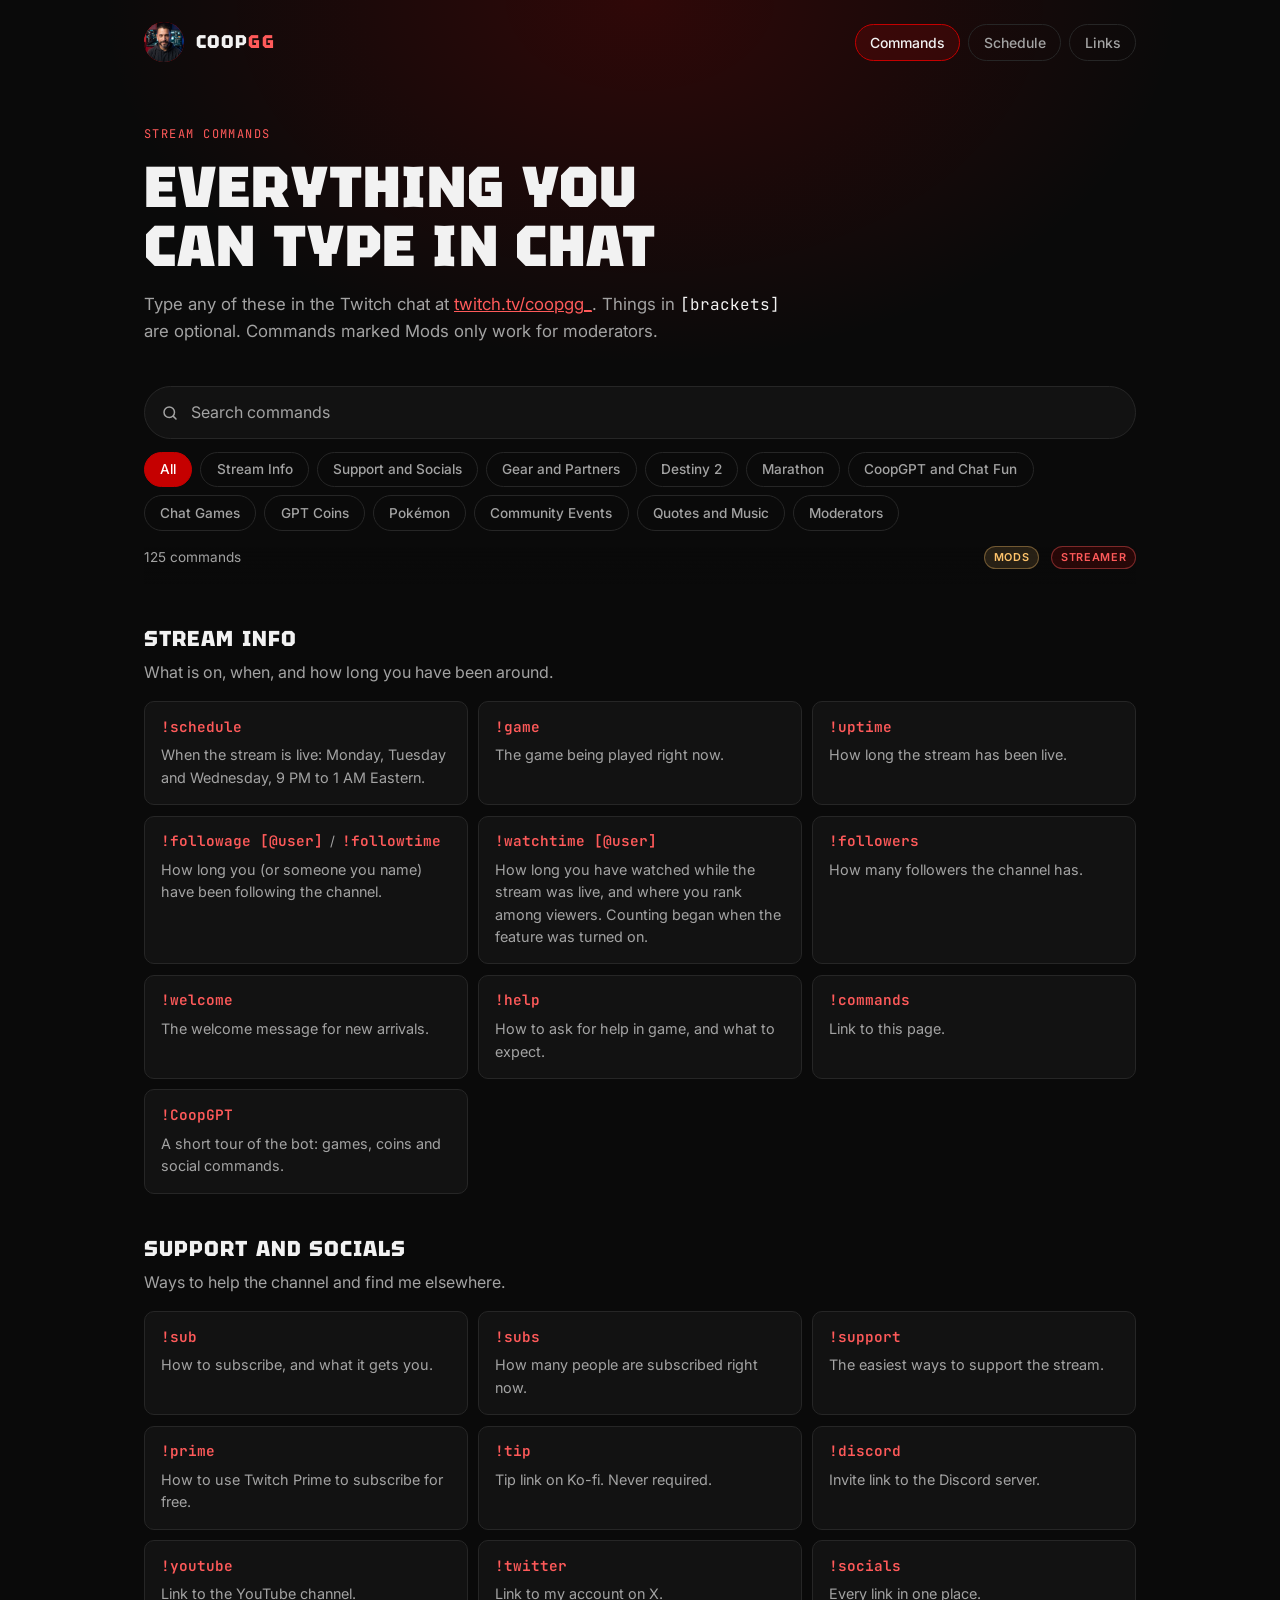
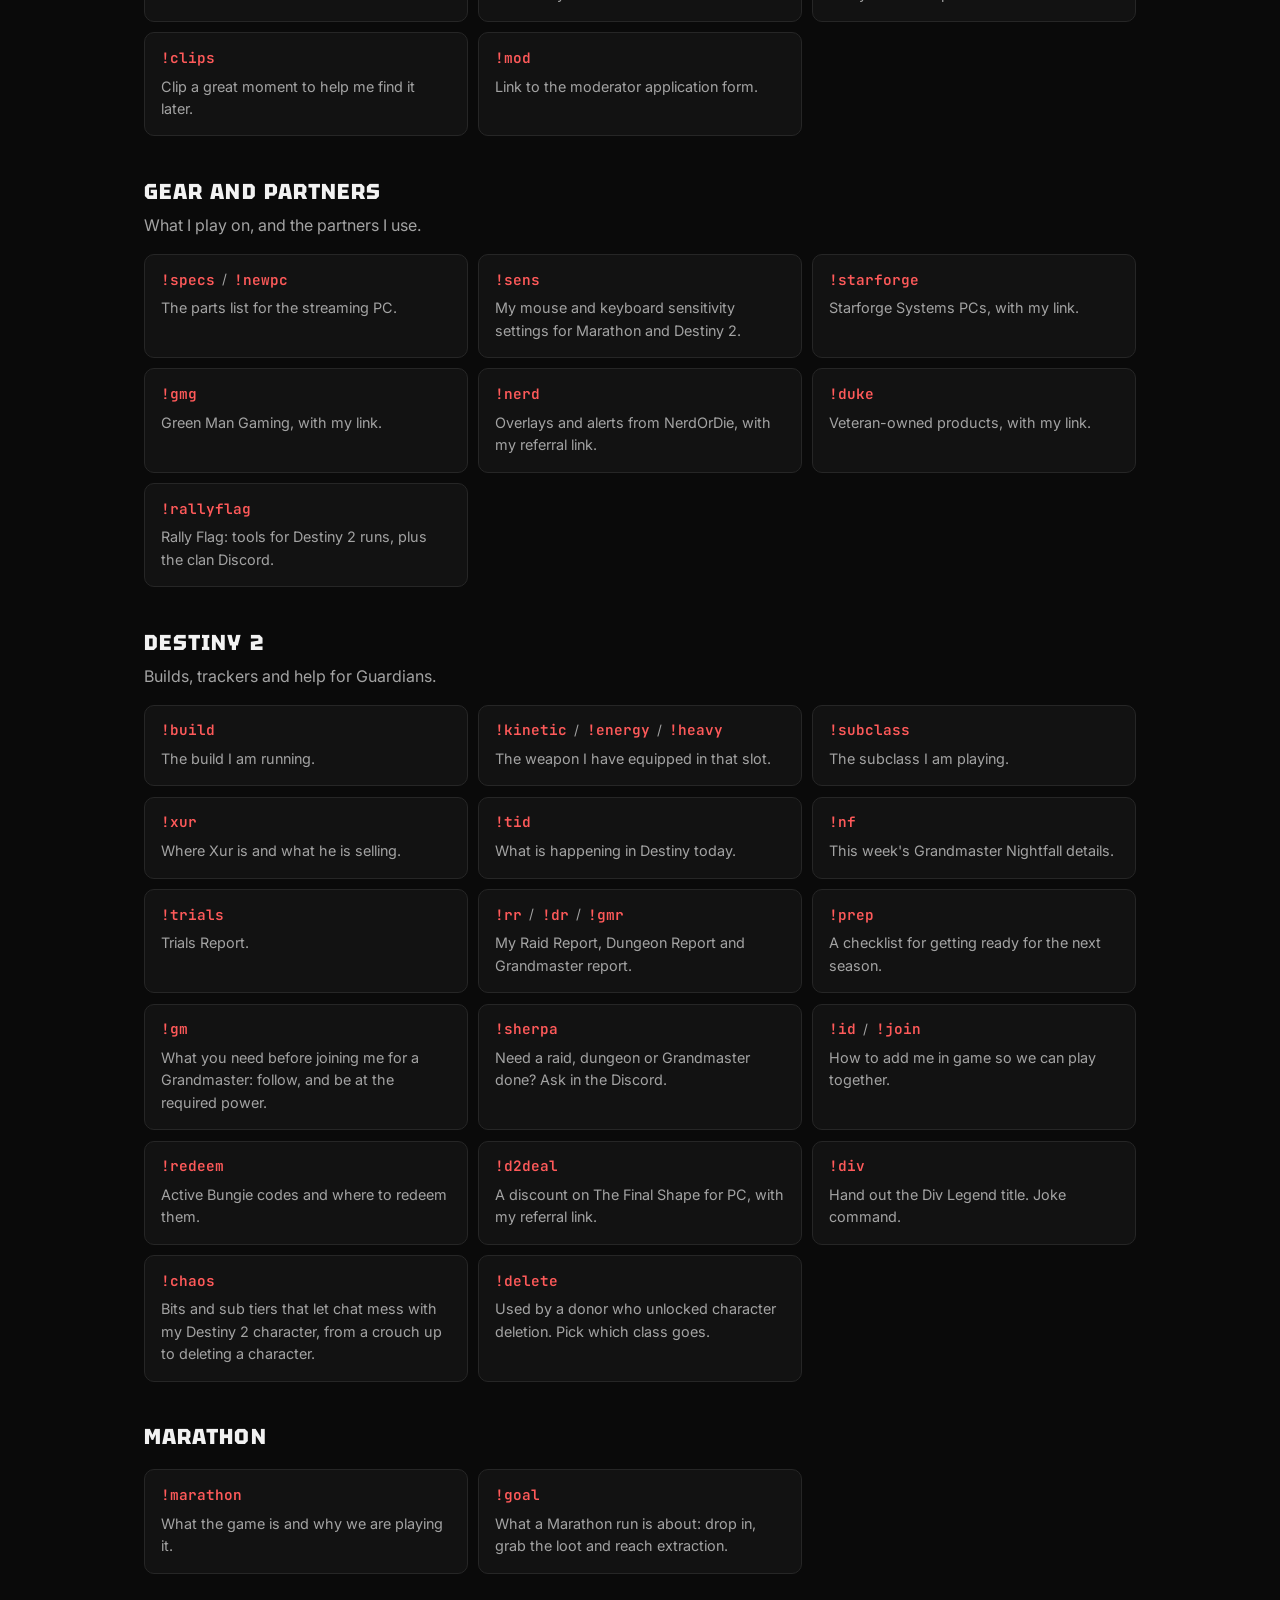
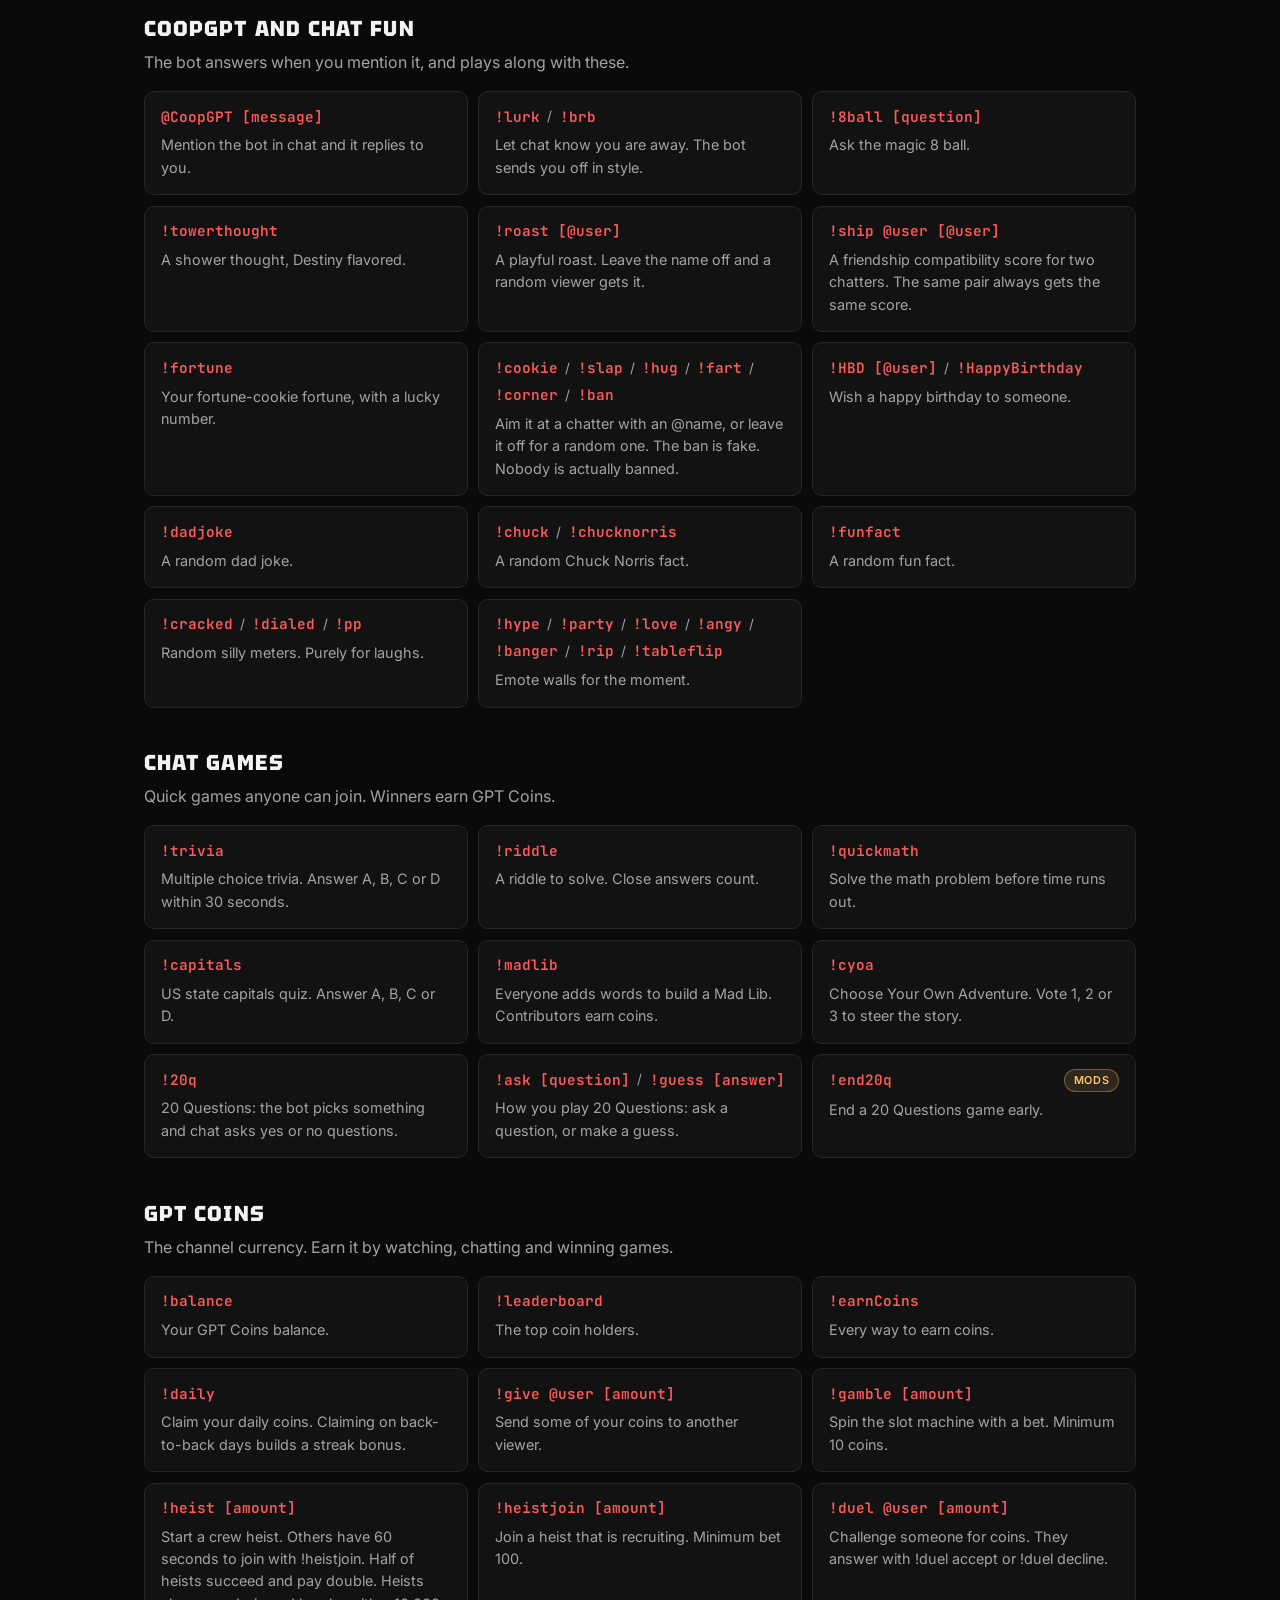
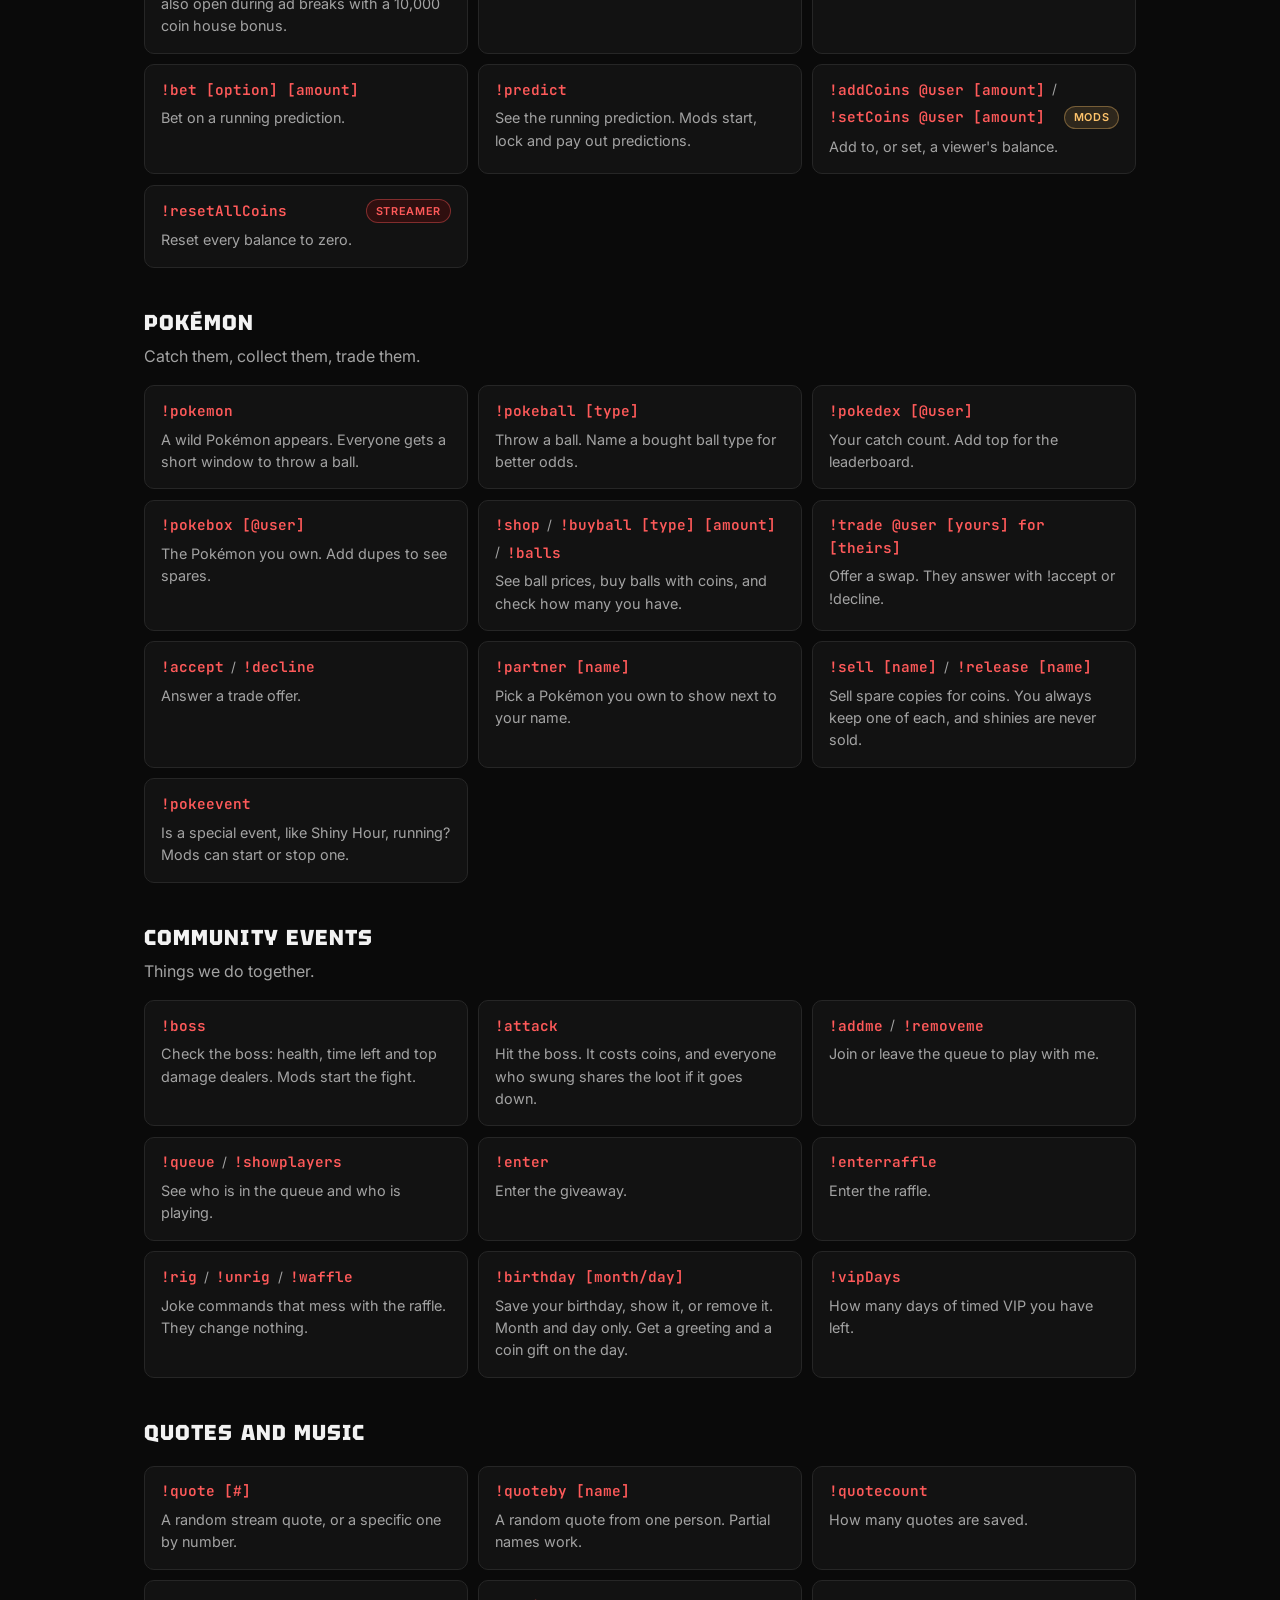
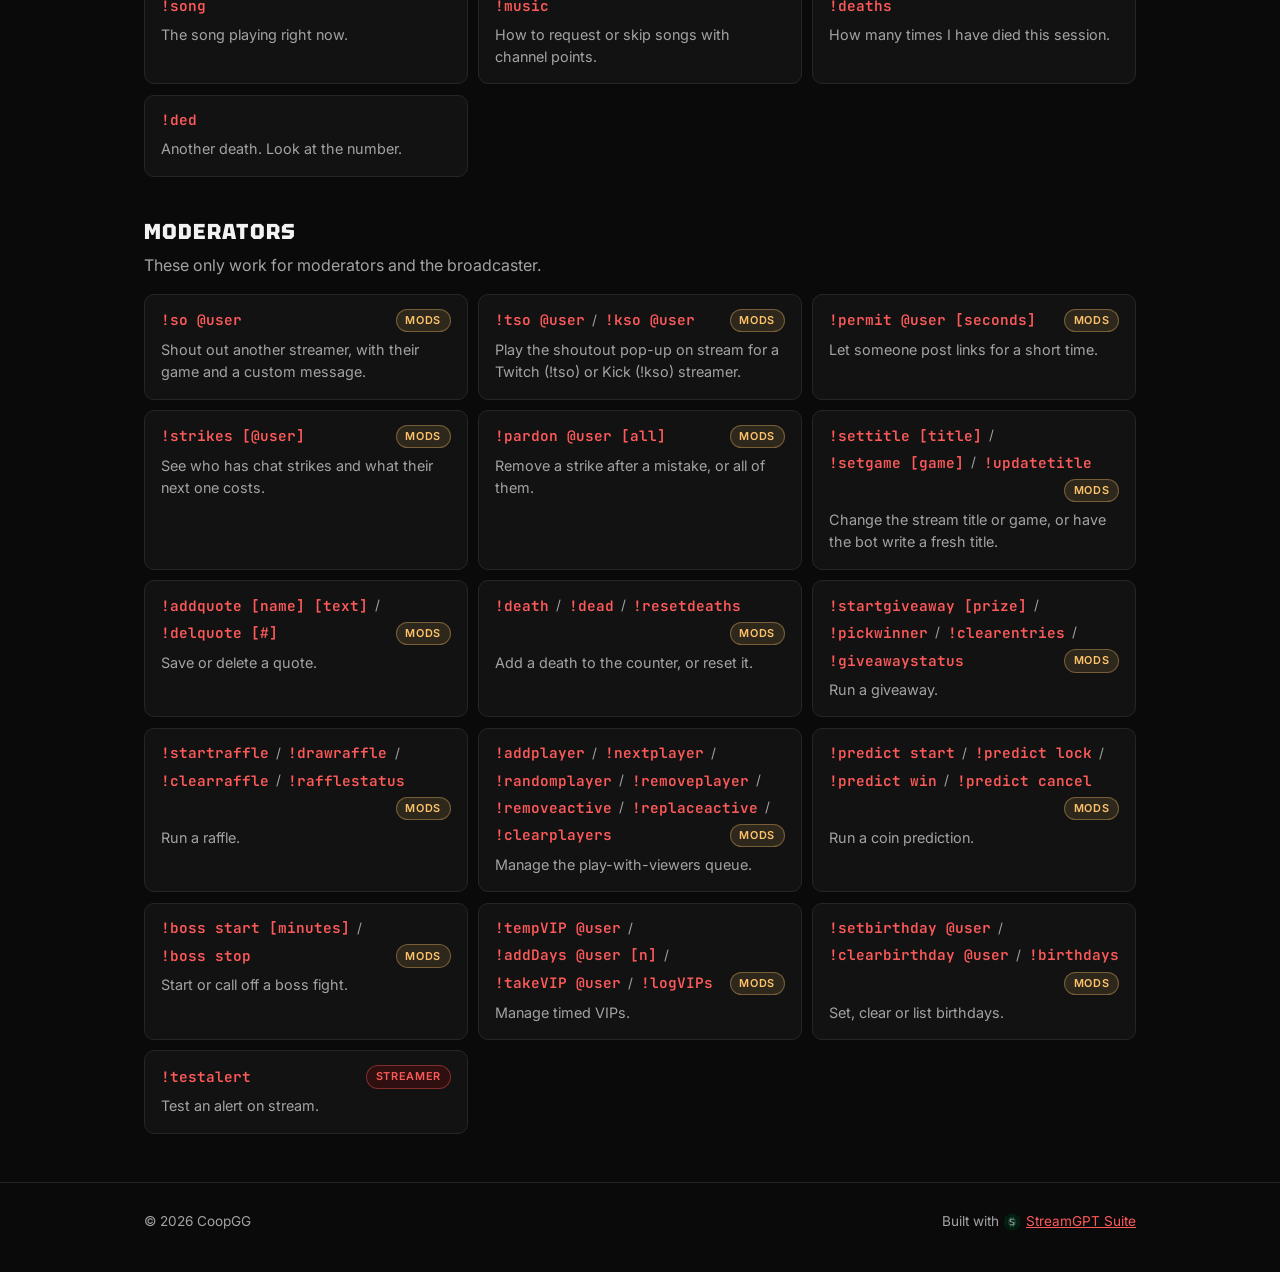
==== commit 24e61cc8: "Refresh schedule and links pages, share one stylesheet, new profile photo, remove em dashes Co-Autho" ====
--- a/commands.html
+++ b/commands.html
@@ -10,72 +10,8 @@
 <link rel="preconnect" href="https://fonts.googleapis.com">
 <link rel="preconnect" href="https://fonts.gstatic.com" crossorigin>
 <link href="https://fonts.googleapis.com/css2?family=Inter:wght@400;500;600&family=JetBrains+Mono:wght@500;600&family=Tektur:wght@700;800;900&display=swap" rel="stylesheet">
+<link rel="stylesheet" href="assets/site.css">
 <style>
-  :root {
-    color-scheme: dark;
-    --bg: #0a0a0a;
-    --panel: #121212;
-    --panel-hover: #171717;
-    --border: #262626;
-    --border-strong: #3a3a3a;
-    --text: #f2f2f2;
-    --text-dim: #a3a3a3;
-    --accent: #c50000;            /* fills and borders */
-    --accent-text: #ff5a5a;       /* red used for text: 6:1 on the page background */
-    --accent-soft: rgba(197, 0, 0, 0.16);
-    --mod: #ffc46b;
-    --mod-soft: rgba(255, 196, 107, 0.12);
-    --font-display: 'Tektur', sans-serif;
-    --font-body: 'Inter', -apple-system, BlinkMacSystemFont, 'Segoe UI', sans-serif;
-    --font-mono: 'JetBrains Mono', ui-monospace, 'Cascadia Mono', Consolas, monospace;
-  }
-
-  * { box-sizing: border-box; margin: 0; padding: 0; }
-  html { scroll-behavior: smooth; scroll-padding-top: 1rem; }
-  body {
-    font-family: var(--font-body);
-    background: var(--bg);
-    color: var(--text);
-    min-height: 100vh;
-    line-height: 1.55;
-    -webkit-font-smoothing: antialiased;
-  }
-  body::before {
-    content: '';
-    position: absolute; inset: 0 0 auto 0; height: 520px;
-    background: radial-gradient(ellipse 60% 100% at 50% 0%, rgba(197, 0, 0, 0.2), transparent 70%);
-    pointer-events: none; z-index: 0;
-  }
-  a { color: var(--accent-text); }
-  :focus-visible { outline: 2px solid var(--accent-text); outline-offset: 3px; border-radius: 4px; }
-
-  .skip { position: absolute; left: -999px; top: 0.5rem; background: var(--accent); color: #fff; padding: 0.5rem 0.9rem; border-radius: 6px; z-index: 10; }
-  .skip:focus { left: 0.5rem; }
-
-  .wrap { position: relative; z-index: 1; max-width: 1040px; margin: 0 auto; padding: 0 1.5rem; }
-
-  /* ---------- top bar ---------- */
-  .topbar { display: flex; align-items: center; justify-content: space-between; gap: 1rem; padding: 1.4rem 0; flex-wrap: wrap; }
-  .brand { display: flex; align-items: center; gap: 0.75rem; text-decoration: none; color: var(--text); }
-  .brand img { width: 40px; height: 40px; border-radius: 50%; object-fit: cover; object-position: center top; background: var(--accent); }
-  .brand-name { font-family: var(--font-display); font-weight: 800; font-size: 1.15rem; letter-spacing: 0.06em; text-transform: uppercase; }
-  .brand-name b { color: var(--accent-text); font-weight: 800; }
-  .topnav { display: flex; gap: 0.5rem; }
-  .topnav a {
-    color: var(--text-dim); text-decoration: none; font-size: 0.875rem; font-weight: 500;
-    padding: 0.4rem 0.9rem; border: 1px solid var(--border); border-radius: 999px;
-    transition: color 0.15s ease, border-color 0.15s ease;
-  }
-  .topnav a:hover { color: var(--text); border-color: var(--border-strong); }
-  .topnav a[aria-current="page"] { color: var(--text); border-color: var(--accent); background: var(--accent-soft); }
-
-  /* ---------- hero ---------- */
-  .hero { padding: 2.5rem 0 1.75rem; }
-  .eyebrow { font-family: var(--font-mono); font-size: 0.75rem; letter-spacing: 0.12em; text-transform: uppercase; color: var(--accent-text); margin-bottom: 0.9rem; }
-  h1 { font-family: var(--font-display); font-weight: 900; font-size: clamp(2.2rem, 6vw, 3.6rem); line-height: 1.02; text-transform: uppercase; letter-spacing: 0.02em; text-wrap: balance; }
-  .lede { color: var(--text-dim); max-width: 60ch; margin-top: 1rem; font-size: 1.05rem; }
-  .lede code { font-family: var(--font-mono); color: var(--text); font-size: 0.95em; }
-
   /* ---------- controls ---------- */
   .controls { padding: 0.9rem 0; }
   @media (min-height: 820px) and (min-width: 700px) {
@@ -90,7 +26,6 @@
   .search input::placeholder { color: var(--text-dim); }
   .search input:focus-visible { outline: 2px solid var(--accent-text); outline-offset: 2px; border-color: transparent; }
   .search svg { position: absolute; left: 1.05rem; top: 50%; translate: 0 -50%; width: 18px; height: 18px; stroke: var(--text-dim); fill: none; stroke-width: 2; pointer-events: none; }
-  .visually-hidden { position: absolute; width: 1px; height: 1px; overflow: hidden; clip: rect(0 0 0 0); white-space: nowrap; }
 
   .pills { display: flex; flex-wrap: wrap; gap: 0.5rem; margin-top: 0.8rem; }
   .pill {
@@ -106,7 +41,6 @@
   .legend { display: flex; gap: 0.75rem; align-items: center; }
 
   /* ---------- sections ---------- */
-  main { padding-bottom: 3rem; }
   .section { padding-top: 2.4rem; }
   .section[hidden] { display: none; }
   .section-title { font-family: var(--font-display); font-weight: 800; font-size: 1.35rem; text-transform: uppercase; letter-spacing: 0.05em; text-wrap: balance; }
@@ -123,26 +57,10 @@
   .cmd-name { font-family: var(--font-mono); font-weight: 600; font-size: 0.9rem; color: var(--accent-text); overflow-wrap: anywhere; }
   .or { color: var(--text-dim); font-size: 0.85rem; }
   .cmd-desc { color: var(--text-dim); font-size: 0.9rem; max-width: 60ch; }
-  .tag { margin-left: auto; font-size: 0.68rem; font-weight: 600; letter-spacing: 0.06em; text-transform: uppercase; padding: 0.15rem 0.55rem; border-radius: 999px; border: 1px solid; white-space: nowrap; }
-  .tag-mod { color: var(--mod); background: var(--mod-soft); border-color: rgba(255, 196, 107, 0.35); }
-  .tag-streamer { color: var(--accent-text); background: var(--accent-soft); border-color: rgba(255, 90, 90, 0.4); }
+  .cmd-head .tag { margin-left: auto; }
 
   .empty { display: none; margin: 3rem 0 0; padding: 2rem; text-align: center; border: 1px dashed var(--border-strong); border-radius: 10px; color: var(--text-dim); }
   .empty.show { display: block; }
-
-  footer { border-top: 1px solid var(--border); padding: 1.75rem 0 2.5rem; color: var(--text-dim); font-size: 0.85rem; }
-  footer .wrap { display: flex; flex-wrap: wrap; gap: 0.6rem 1.5rem; justify-content: space-between; align-items: center; }
-  footer img { width: 18px; height: 18px; border-radius: 50%; vertical-align: middle; margin-right: 0.3rem; }
-
-  @media (max-width: 560px) {
-    .wrap { padding: 0 1rem; }
-    .hero { padding-top: 1.5rem; }
-    .topbar { padding: 1rem 0; }
-  }
-  @media (prefers-reduced-motion: reduce) {
-    html { scroll-behavior: auto; }
-    * { transition: none !important; }
-  }
 </style>
 </head>
 <body>
--- a/assets/site.css
+++ b/assets/site.css
@@ -0,0 +1,105 @@
+/* ============================================================
+   CoopGG site: shared tokens and base styles.
+   commands.html, schedule.html and links.html all include this file,
+   plus their own page-specific CSS. Dark only, on purpose: the whole
+   site is a red-on-black brand, so every color is painted explicitly.
+   ============================================================ */
+
+:root {
+  color-scheme: dark;
+  --bg: #0a0a0a;
+  --panel: #121212;
+  --panel-hover: #171717;
+  --border: #262626;
+  --border-strong: #3a3a3a;
+  --text: #f2f2f2;
+  --text-dim: #a3a3a3;
+  --accent: #c50000;            /* fills and borders */
+  --accent-text: #ff5a5a;       /* red used for text: 6:1 on the page background */
+  --accent-soft: rgba(197, 0, 0, 0.16);
+  --mod: #ffc46b;
+  --mod-soft: rgba(255, 196, 107, 0.12);
+  --font-display: 'Tektur', sans-serif;
+  --font-body: 'Inter', -apple-system, BlinkMacSystemFont, 'Segoe UI', sans-serif;
+  --font-mono: 'JetBrains Mono', ui-monospace, 'Cascadia Mono', Consolas, monospace;
+}
+
+* { box-sizing: border-box; margin: 0; padding: 0; }
+html { scroll-behavior: smooth; scroll-padding-top: 1rem; }
+body {
+  font-family: var(--font-body);
+  background: var(--bg);
+  color: var(--text);
+  min-height: 100vh;
+  line-height: 1.55;
+  -webkit-font-smoothing: antialiased;
+}
+body::before {
+  content: '';
+  position: absolute; inset: 0 0 auto 0; height: 520px;
+  background: radial-gradient(ellipse 60% 100% at 50% 0%, rgba(197, 0, 0, 0.2), transparent 70%);
+  pointer-events: none; z-index: 0;
+}
+a { color: var(--accent-text); }
+:focus-visible { outline: 2px solid var(--accent-text); outline-offset: 3px; border-radius: 4px; }
+
+.skip { position: absolute; left: -999px; top: 0.5rem; background: var(--accent); color: #fff; padding: 0.5rem 0.9rem; border-radius: 6px; z-index: 10; }
+.skip:focus { left: 0.5rem; }
+.visually-hidden { position: absolute; width: 1px; height: 1px; overflow: hidden; clip: rect(0 0 0 0); white-space: nowrap; }
+
+.wrap { position: relative; z-index: 1; max-width: 1040px; margin: 0 auto; padding: 0 1.5rem; }
+.wrap-narrow { max-width: 640px; }
+
+/* ---------- top bar ---------- */
+.topbar { display: flex; align-items: center; justify-content: space-between; gap: 1rem; padding: 1.4rem 0; flex-wrap: wrap; }
+.brand { display: flex; align-items: center; gap: 0.75rem; text-decoration: none; color: var(--text); }
+.brand img { width: 40px; height: 40px; border-radius: 50%; object-fit: cover; object-position: center top; background: var(--accent); }
+.brand-name { font-family: var(--font-display); font-weight: 800; font-size: 1.15rem; letter-spacing: 0.06em; text-transform: uppercase; }
+.brand-name b { color: var(--accent-text); font-weight: 800; }
+.topnav { display: flex; gap: 0.5rem; }
+.topnav a {
+  color: var(--text-dim); text-decoration: none; font-size: 0.875rem; font-weight: 500;
+  padding: 0.4rem 0.9rem; border: 1px solid var(--border); border-radius: 999px;
+  transition: color 0.15s ease, border-color 0.15s ease;
+}
+.topnav a:hover { color: var(--text); border-color: var(--border-strong); }
+.topnav a[aria-current="page"] { color: var(--text); border-color: var(--accent); background: var(--accent-soft); }
+
+/* ---------- hero ---------- */
+.hero { padding: 2.5rem 0 1.75rem; }
+.eyebrow { font-family: var(--font-mono); font-size: 0.75rem; letter-spacing: 0.12em; text-transform: uppercase; color: var(--accent-text); margin-bottom: 0.9rem; }
+h1 { font-family: var(--font-display); font-weight: 900; font-size: clamp(2.2rem, 6vw, 3.6rem); line-height: 1.02; text-transform: uppercase; letter-spacing: 0.02em; text-wrap: balance; }
+.lede { color: var(--text-dim); max-width: 60ch; margin-top: 1rem; font-size: 1.05rem; }
+.lede code { font-family: var(--font-mono); color: var(--text); font-size: 0.95em; }
+
+/* ---------- tags ---------- */
+.tag { font-size: 0.68rem; font-weight: 600; letter-spacing: 0.06em; text-transform: uppercase; padding: 0.15rem 0.55rem; border-radius: 999px; border: 1px solid; white-space: nowrap; }
+.tag-mod { color: var(--mod); background: var(--mod-soft); border-color: rgba(255, 196, 107, 0.35); }
+.tag-streamer { color: var(--accent-text); background: var(--accent-soft); border-color: rgba(255, 90, 90, 0.4); }
+
+/* ---------- button ---------- */
+.btn {
+  display: inline-flex; align-items: center; gap: 0.55rem;
+  background: var(--accent); color: #fff; text-decoration: none;
+  font-family: var(--font-display); font-weight: 700; font-size: 0.95rem; letter-spacing: 0.05em; text-transform: uppercase;
+  padding: 0.8rem 1.6rem; border-radius: 999px; border: 1px solid var(--accent);
+  transition: background 0.15s ease, border-color 0.15s ease;
+}
+.btn:hover { background: #e00000; border-color: #e00000; }
+.btn svg { width: 16px; height: 16px; fill: currentColor; }
+
+/* ---------- footer ---------- */
+main { padding-bottom: 3rem; }
+footer { border-top: 1px solid var(--border); padding: 1.75rem 0 2.5rem; color: var(--text-dim); font-size: 0.85rem; }
+footer .wrap { display: flex; flex-wrap: wrap; gap: 0.6rem 1.5rem; justify-content: space-between; align-items: center; }
+footer img { width: 18px; height: 18px; border-radius: 50%; vertical-align: middle; margin-right: 0.3rem; }
+
+@media (max-width: 560px) {
+  .wrap { padding: 0 1rem; }
+  .hero { padding-top: 1.5rem; }
+  .topbar { padding: 1rem 0; }
+}
+@media (prefers-reduced-motion: reduce) {
+  html { scroll-behavior: auto; }
+  * { transition: none !important; animation: none !important; }
+}
